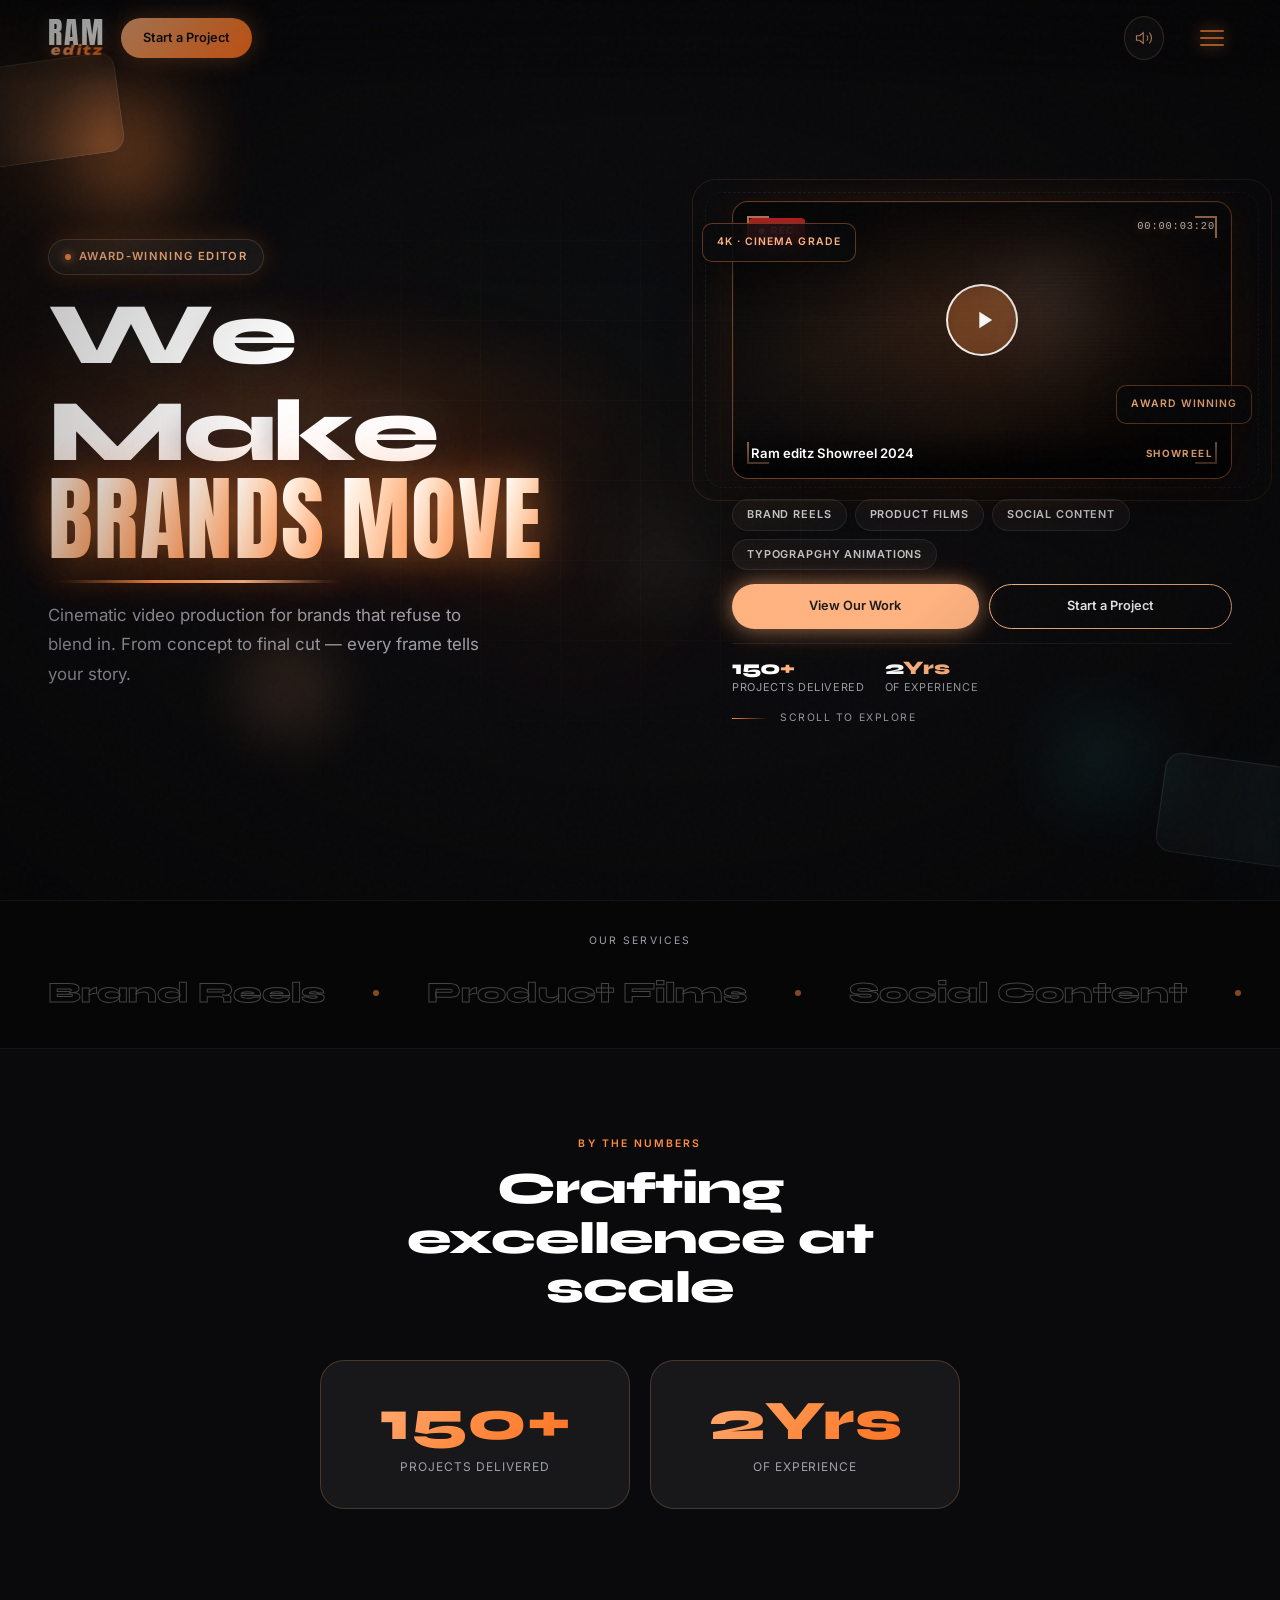
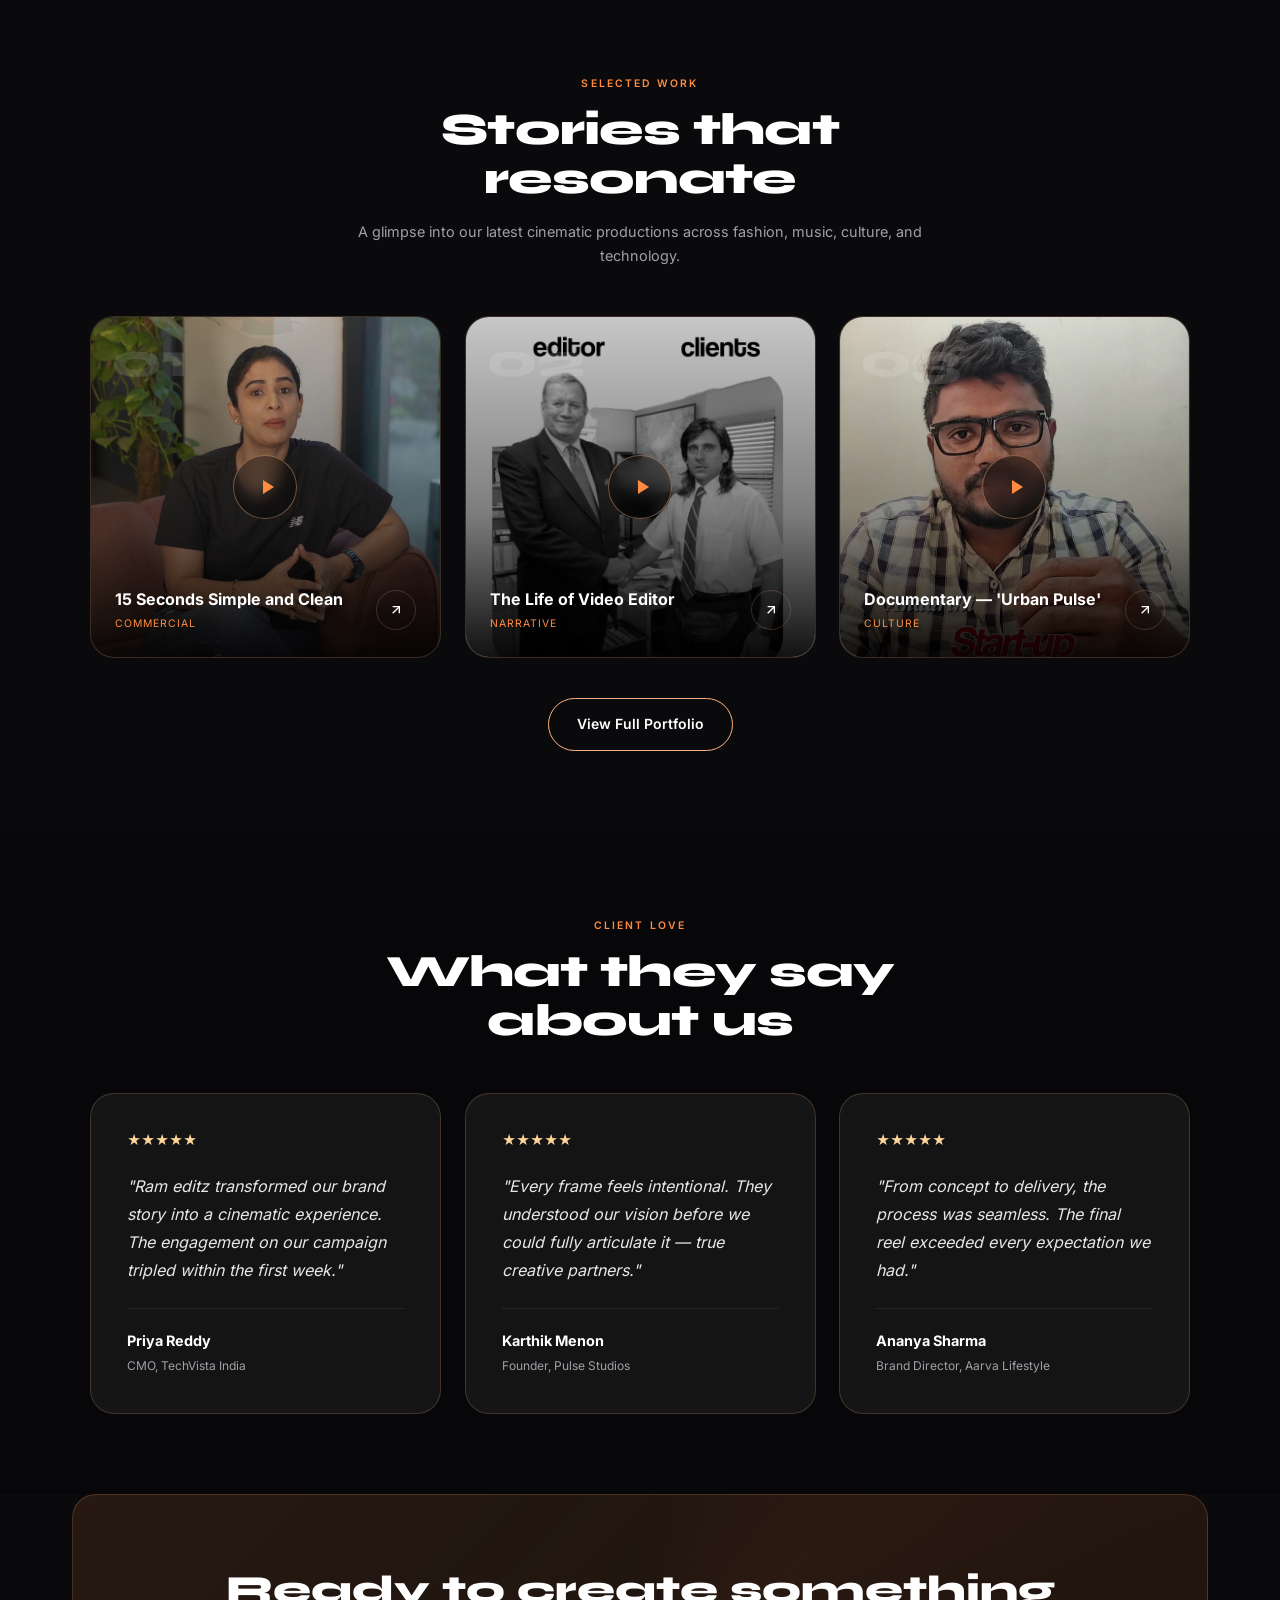
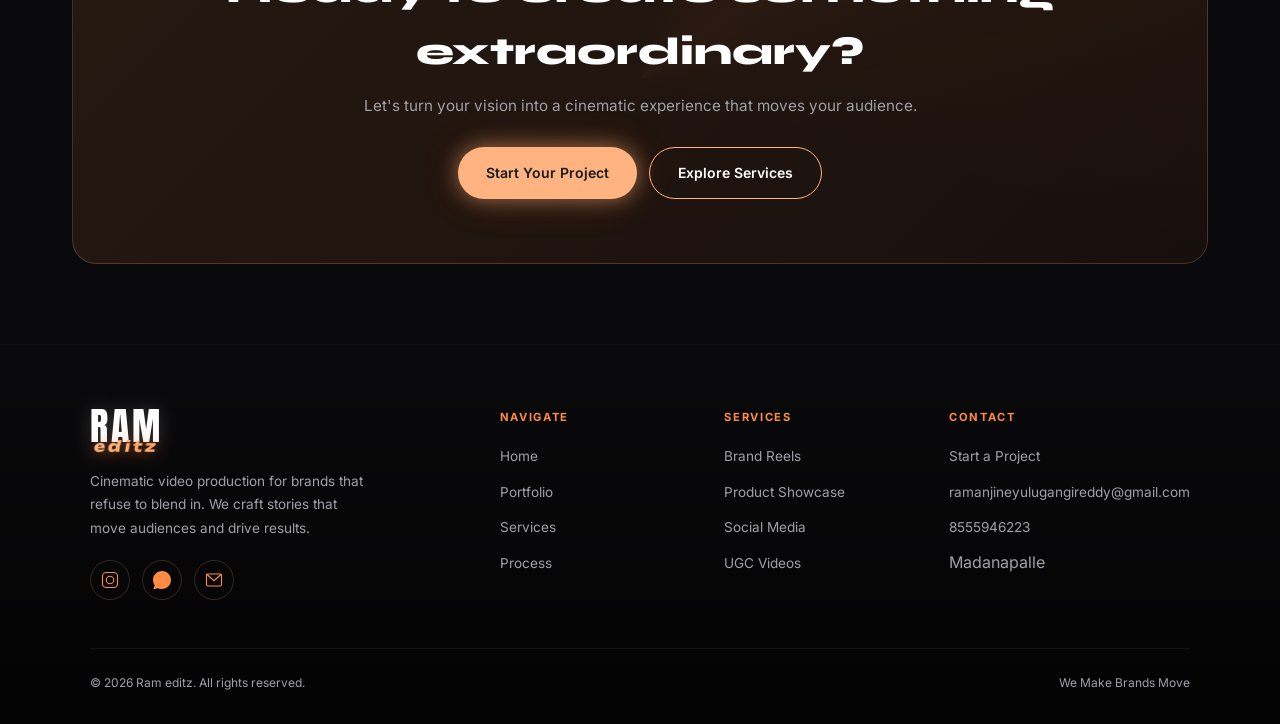
==== index.html @ 2b662569 "Initial commit" ====
<!DOCTYPE html>
<html lang="en">
<head>
  <meta charset="UTF-8">
  <meta name="viewport" content="width=device-width, initial-scale=1.0, viewport-fit=cover">
  <meta name="description" content="Ram editz — Cinematic video production. Brand reels, commercials, music videos, and social content that makes brands move.">
  <meta name="theme-color" content="#0a0a0c">
  <meta property="og:title" content="Ram editz — We Make Brands Move">
  <meta property="og:description" content="Cinematic video production for brands that demand attention.">
  <meta property="og:type" content="website">
  <link rel="icon" href="data:image/svg+xml,<svg xmlns='http://www.w3.org/2000/svg' viewBox='0 0 100 100'><text y='.9em' font-size='90'>🎬</text></svg>">
  <title>Ram editz — We Make Brands Move</title>
  <link rel="stylesheet" href="css/styles.css">
  <link rel="stylesheet" href="css/premium.css">
  <link rel="stylesheet" href="css/hero.css">
  <link rel="stylesheet" href="css/background-animations.css">
  <link rel="stylesheet" href="css/loader.css">
  <link rel="stylesheet" href="css/responsive.css">
</head>
  <body data-page="home" class="is-loading">

  <div class="grain-overlay" aria-hidden="true"></div>

  <div class="page-loader" id="pageLoader"></div>

  <div class="bg-effects" aria-hidden="true">
    <div class="bokeh bokeh-1"></div>
    <div class="bokeh bokeh-2"></div>
    <div class="bokeh bokeh-3"></div>
    <div class="bokeh bokeh-4"></div>
    <div class="bokeh bokeh-5"></div>
    <div class="glass-corner glass-corner-tl"></div>
    <div class="glass-corner glass-corner-br"></div>
  </div>

  <header class="header">
    <a href="index.html" class="logo">
      <span class="logo-line">Ram</span>
      <span class="logo-line">editz</span>
    </a>
    <a href="contact.html" class="header-cta">Start a Project</a>
    <button class="menu-btn" id="menuBtn" aria-label="Open menu" aria-expanded="false">
      <span></span><span></span><span></span>
    </button>
  </header>

  <nav class="nav-overlay" id="navOverlay" aria-hidden="true">
    <div class="nav-overlay-bg">
      <svg class="nav-reel-wireframe" viewBox="0 0 400 400" fill="none" xmlns="http://www.w3.org/2000/svg">
        <circle cx="200" cy="200" r="120" stroke="rgba(255,255,255,0.08)" stroke-width="2"/>
        <circle cx="200" cy="200" r="90" stroke="rgba(255,255,255,0.06)" stroke-width="1.5"/>
        <circle cx="200" cy="200" r="60" stroke="rgba(255,255,255,0.05)" stroke-width="1"/>
        <circle cx="200" cy="200" r="25" stroke="rgba(255,255,255,0.1)" stroke-width="1.5"/>
        <line x1="200" y1="80" x2="200" y2="320" stroke="rgba(255,255,255,0.04)" stroke-width="1"/>
        <line x1="80" y1="200" x2="320" y2="200" stroke="rgba(255,255,255,0.04)" stroke-width="1"/>
        <rect x="140" y="140" width="120" height="120" rx="8" stroke="rgba(255,255,255,0.06)" stroke-width="1" transform="rotate(45 200 200)"/>
        <path d="M200 80 Q280 120 320 200 Q280 280 200 320 Q120 280 80 200 Q120 120 200 80" stroke="rgba(255,140,66,0.15)" stroke-width="1" fill="none"/>
      </svg>
    </div>
    <button class="nav-close" id="navClose" aria-label="Close menu">&times;</button>
    <ul class="nav-links">
      <li><a href="index.html" class="nav-link" data-page="home">HOME</a></li>
      <li><a href="portfolio.html" class="nav-link" data-page="portfolio">PORTFOLIO</a></li>
      <li><a href="services.html" class="nav-link" data-page="services">SERVICES</a></li>
      <li><a href="process.html" class="nav-link" data-page="process">PROCESS</a></li>
      <li><a href="contact.html" class="nav-link" data-page="contact">CONTACT</a></li>
    </ul>
    <footer class="nav-footer"></footer>
  </nav>

  <main class="home-sections">

    <!-- HERO -->
    <section class="section section-home page-section">
      <div class="hero-premium">
        <div class="hero-inner">
          <div class="hero-head hero-content reveal">
            <div class="hero-badge"><span class="hero-badge-dot"></span> Award-Winning Editor</div>
            <h1 class="hero-title" aria-label="We Make Brands Move">
              <span class="hero-line hero-line-1">
                <span class="hero-word">We</span>
                <span class="hero-word">Make</span>
              </span>
              <span class="hero-line hero-line-2">
                <span class="hero-word hero-accent">Brands</span>
                <span class="hero-word hero-accent">Move</span>
              </span>
              <span class="hero-title-accent-line" aria-hidden="true"></span>
            </h1>
            <p class="hero-subtitle">Cinematic video production for brands that refuse to blend in. From concept to final cut — every frame tells your story.</p>
          </div>
          <div class="hero-aside">
            <div class="hero-visual reveal">
              <div class="hero-visual-glow" aria-hidden="true"></div>
              <div class="hero-frame-ring" aria-hidden="true"></div>
              <div id="heroReelMount"></div>
              <div class="hero-float-card hero-float-card-1" aria-hidden="true">4K · Cinema Grade</div>
              <div class="hero-float-card hero-float-card-2" aria-hidden="true">Award Winning</div>
            </div>
            <div class="hero-actions reveal">
              <div class="hero-tags" id="heroTagsMount"></div>
              <div class="hero-cta">
                <a href="portfolio.html" class="btn btn-primary">View Our Work</a>
                <a href="contact.html" class="btn btn-outline">Start a Project</a>
              </div>
              <div class="hero-mini-stats" id="heroStatsMount"></div>
              <div class="hero-scroll">
                <span class="hero-scroll-line"></span>
                Scroll to explore
              </div>
            </div>
          </div>
        </div>
      </div>
    </section>

    <!-- CLIENT MARQUEE -->
    <section class="marquee-section section-block" aria-label="Our services">
      <p class="marquee-label">Our Services</p>
      <div id="marqueeMount"></div>
    </section>

    <!-- STATS -->
    <section class="stats-section section-block">
      <div class="section-header reveal">
        <span class="section-label">By the numbers</span>
        <h2 class="section-title">Crafting excellence at scale</h2>
      </div>
      <div class="stats-grid" id="statsMount"></div>
    </section>

    <!-- FEATURED WORK -->
    <section class="featured-section section-block">
      <div class="section-header reveal">
        <span class="section-label">Selected work</span>
        <h2 class="section-title">Stories that resonate</h2>
        <p class="section-desc">A glimpse into our latest cinematic productions across fashion, music, culture, and technology.</p>
      </div>
      <div class="featured-grid" id="featuredMount"></div>
      <div style="text-align:center;margin-top:40px" class="reveal">
        <a href="portfolio.html" class="btn btn-outline">View Full Portfolio</a>
      </div>
    </section>

    <!-- TESTIMONIALS -->
    <section class="testimonials-section section-block">
      <div class="section-header reveal">
        <span class="section-label">Client love</span>
        <h2 class="section-title">What they say about us</h2>
      </div>
      <div class="testimonials-grid" id="testimonialsMount"></div>
    </section>

    <!-- CTA -->
    <section class="section-block">
      <div class="cta-band reveal">
        <div class="cta-band-content">
          <h2>Ready to create something extraordinary?</h2>
          <p>Let's turn your vision into a cinematic experience that moves your audience.</p>
          <div class="cta-band-actions">
            <a href="contact.html" class="btn btn-primary">Start Your Project</a>
            <a href="services.html" class="btn btn-outline">Explore Services</a>
          </div>
        </div>
      </div>
    </section>

  </main>

  <div id="footerMount"></div>

  <div class="video-modal" id="videoModal" aria-hidden="true" role="dialog" aria-label="Video player">
    <div class="video-modal-backdrop" id="videoModalBackdrop"></div>
    <div class="video-modal-content">
      <button class="video-modal-close" id="videoModalClose" aria-label="Close video">&times;</button>
      <h3 class="video-modal-title" id="videoModalTitle"></h3>
      <div class="video-modal-player" id="videoModalPlayer"></div>
    </div>
  </div>

  <script src="js/videos.js"></script>
  <script src="js/config.js"></script>
  <script src="js/loader.js"></script>
  <script src="js/video-manager.js"></script>
  <script src="js/feedback.js"></script>
  <script src="js/main.js"></script>
  <script src="js/premium.js"></script>
  <script src="js/background-effects.js"></script>
  <script src="js/movable-animations.js"></script>
</body>
</html>
---- css/styles.css ----
/* ============================================
   Ram editz — Portfolio Styles
   ============================================ */

@import url('fonts.css');

:root {
  --bg-dark: #0a0a0c;
  --bg-card: rgba(255, 255, 255, 0.04);
  --orange: #ff8c42;
  --orange-glow: #ff6b1a;
  --orange-light: #ffb380;
  --teal: #4dd0e1;
  --teal-glow: #26c6da;
  --white: #ffffff;
  --gray: #a0a0a8;
  --gray-dark: #1a1a1e;
  --glass-border: rgba(255, 255, 255, 0.12);
  --font-body: 'Inter', -apple-system, sans-serif;
  --font-display: 'Syne', 'Inter', sans-serif;
  --font-logo: 'Anton', sans-serif;
  --font-logo-accent: 'Unbounded', sans-serif;
  --radius-sm: 8px;
  --radius-md: 16px;
  --radius-lg: 24px;
  --radius-pill: 999px;
  --transition: 0.3s cubic-bezier(0.4, 0, 0.2, 1);
}

*, *::before, *::after {
  box-sizing: border-box;
  margin: 0;
  padding: 0;
}

html {
  scroll-behavior: smooth;
  scroll-padding-top: 80px;
}

body {
  font-family: var(--font-body);
  background: var(--bg-dark);
  color: var(--white);
  line-height: 1.6;
  overflow-x: hidden;
  -webkit-font-smoothing: antialiased;
}

a {
  color: inherit;
  text-decoration: none;
}

button {
  font-family: inherit;
  cursor: pointer;
  border: none;
  background: none;
  color: inherit;
}

img, svg {
  display: block;
  max-width: 100%;
}

/* ---- Background Effects ---- */
.bg-effects {
  position: fixed;
  inset: 0;
  pointer-events: none;
  z-index: 0;
  overflow: hidden;
}

.bokeh {
  position: absolute;
  border-radius: 50%;
  filter: blur(40px);
  opacity: 0.5;
  transition: opacity 0.3s ease;
}

.bokeh-1 { width: 120px; height: 120px; background: var(--orange); top: 10%; left: 5%; animation-delay: 0s; }
.bokeh-2 { width: 80px; height: 80px; background: var(--white); top: 30%; right: 15%; animation-delay: -2s; opacity: 0.2; }
.bokeh-3 { width: 60px; height: 60px; background: var(--orange-light); bottom: 20%; left: 20%; animation-delay: -4s; }
.bokeh-4 { width: 100px; height: 100px; background: var(--teal); bottom: 10%; right: 10%; animation-delay: -1s; opacity: 0.15; }
.bokeh-5 { width: 50px; height: 50px; background: var(--white); top: 60%; left: 50%; animation-delay: -3s; opacity: 0.15; }

@keyframes float {
  0%, 100% { transform: translate(0, 0) scale(1); }
  33% { transform: translate(10px, -15px) scale(1.05); }
  66% { transform: translate(-8px, 10px) scale(0.95); }
}

.glass-corner {
  position: absolute;
  width: 140px;
  height: 100px;
  background: rgba(255, 255, 255, 0.03);
  backdrop-filter: blur(12px);
  -webkit-backdrop-filter: blur(12px);
  border: 1px solid var(--glass-border);
  border-radius: var(--radius-md);
}

.glass-corner-tl { top: 60px; left: -20px; transform: rotate(-8deg); }
.glass-corner-br { bottom: 40px; right: -20px; transform: rotate(8deg); }

/* ---- Header ---- */
.header {
  position: fixed;
  top: 0;
  left: 0;
  right: 0;
  z-index: 100;
  display: flex;
  align-items: center;
  justify-content: space-between;
  gap: 16px;
  padding: 20px 24px;
  background: linear-gradient(to bottom, rgba(10, 10, 12, 0.9) 0%, transparent 100%);
}

.header .menu-btn {
  margin-left: auto;
}

.logo {
  display: flex;
  flex-direction: column;
  line-height: 0.92;
  gap: 0;
}

.logo-line:first-child {
  font-family: var(--font-logo);
  font-size: 1.9rem;
  font-weight: 400;
  letter-spacing: 0.06em;
  text-transform: uppercase;
  color: var(--white);
  text-shadow:
    0 0 18px rgba(255, 255, 255, 0.2),
    0 2px 14px rgba(0, 0, 0, 0.45);
}

.logo-line:last-child {
  font-family: var(--font-logo-accent);
  font-size: 0.82rem;
  font-weight: 800;
  letter-spacing: 0.18em;
  text-transform: lowercase;
  margin-top: -3px;
  margin-left: 3px;
  transform: skewX(-10deg);
  background: linear-gradient(100deg, var(--orange-light) 0%, var(--orange) 45%, var(--orange-glow) 100%);
  -webkit-background-clip: text;
  background-clip: text;
  -webkit-text-fill-color: transparent;
  filter: drop-shadow(0 0 8px rgba(255, 107, 26, 0.65));
}

.menu-btn {
  display: flex;
  flex-direction: column;
  gap: 5px;
  padding: 8px;
  filter: drop-shadow(0 0 8px var(--orange));
}

.menu-btn span {
  display: block;
  width: 24px;
  height: 2px;
  background: var(--orange);
  border-radius: 2px;
  transition: var(--transition);
}

.menu-btn:hover span {
  box-shadow: 0 0 10px var(--orange);
}

/* ---- Nav Overlay ---- */
.nav-overlay {
  position: fixed;
  inset: 0;
  z-index: 200;
  background: rgba(5, 5, 8, 0.97);
  display: flex;
  flex-direction: column;
  justify-content: center;
  padding: 80px 32px 40px;
  opacity: 0;
  visibility: hidden;
  transition: opacity 0.4s ease, visibility 0.4s ease;
}

.nav-overlay.open {
  opacity: 1;
  visibility: visible;
}

.nav-overlay-bg {
  position: absolute;
  inset: 0;
  overflow: hidden;
  pointer-events: none;
}

.nav-reel-wireframe {
  position: absolute;
  right: -10%;
  top: 50%;
  transform: translateY(-50%);
  width: 70vmin;
  height: 70vmin;
  opacity: 0.6;
}

.nav-close {
  position: absolute;
  top: 24px;
  right: 24px;
  font-size: 2.5rem;
  font-weight: 300;
  color: var(--orange);
  line-height: 1;
  filter: drop-shadow(0 0 12px var(--orange));
  transition: var(--transition);
  z-index: 10;
}

.nav-close:hover {
  transform: scale(1.1);
  filter: drop-shadow(0 0 20px var(--orange));
}

.nav-links {
  list-style: none;
  position: relative;
  z-index: 5;
}

.nav-links li { margin-bottom: 4px; }

.nav-link {
  font-family: var(--font-display);
  font-size: clamp(2rem, 8vw, 3.5rem);
  font-weight: 800;
  letter-spacing: -0.02em;
  text-transform: uppercase;
  color: var(--white);
  display: inline-block;
  position: relative;
  padding-left: 4px;
  transition:
    color 0.35s ease,
    transform 0.4s cubic-bezier(0.22, 1, 0.36, 1),
    text-shadow 0.35s ease,
    opacity 0.35s ease;
}

.nav-link.active {
  color: var(--orange);
  text-shadow:
    0 0 20px rgba(255, 140, 66, 0.8),
    0 0 40px rgba(255, 140, 66, 0.4),
    0 0 60px rgba(255, 140, 66, 0.2);
}

.nav-footer {
  position: absolute;
  bottom: 40px;
  right: 32px;
  left: auto;
  max-width: min(420px, calc(100% - 64px));
  font-size: 0.75rem;
  color: var(--gray);
  line-height: 1.8;
  text-align: right;
  z-index: 5;
}

.nav-footer strong {
  color: var(--white);
  font-weight: 600;
  margin-right: 6px;
}

/* ---- Sections ---- */
main {
  position: relative;
  z-index: 1;
}

.section {
  min-height: 100vh;
  padding: 100px 24px 60px;
}

.page-section {
  min-height: calc(100vh - 80px);
}

/* ---- HOME / Hero ---- */
.section-home {
  display: flex;
  align-items: center;
  min-height: 100vh;
  padding-top: 80px;
}

.hero-cta {
  display: flex;
  flex-wrap: wrap;
  gap: 12px;
  margin-top: 32px;
}

.btn {
  display: inline-flex;
  align-items: center;
  justify-content: center;
  padding: 14px 28px;
  border-radius: var(--radius-pill);
  font-size: 0.875rem;
  font-weight: 600;
  transition: var(--transition);
  white-space: nowrap;
}

.btn-primary {
  background: var(--orange-light);
  color: #1a1a1a;
  box-shadow:
    0 0 20px rgba(255, 179, 128, 0.5),
    0 0 40px rgba(255, 140, 66, 0.2);
}

.btn-primary:hover {
  transform: translateY(-2px);
  box-shadow:
    0 0 30px rgba(255, 179, 128, 0.7),
    0 0 60px rgba(255, 140, 66, 0.3);
}

.btn-outline {
  background: transparent;
  color: var(--white);
  border: 1.5px solid var(--orange-light);
}

.btn-outline:hover {
  background: rgba(255, 179, 128, 0.1);
  box-shadow: 0 0 20px rgba(255, 179, 128, 0.2);
}

/* ---- PORTFOLIO ---- */
.section-portfolio {
  background: rgba(0, 0, 0, 0.3);
  padding-top: 0;
  min-height: auto;
}

.section-services,
.section-process,
.section-contact {
  padding-top: 0;
  min-height: auto;
}

.portfolio-container {
  max-width: 900px;
  margin: 0 auto;
  background: rgba(20, 20, 24, 0.6);
  border: 1px solid rgba(255, 255, 255, 0.08);
  border-radius: var(--radius-lg);
  padding: 24px;
  backdrop-filter: blur(10px);
}

.video-thumb.is-pending {
  cursor: default;
  opacity: 0.85;
}

.video-thumb.is-pending:hover {
  transform: none;
  box-shadow: 0 4px 20px rgba(255, 140, 66, 0.12);
}

.video-thumb.is-pending .play-btn {
  opacity: 0.35;
}

.video-thumb-img {
  position: absolute;
  inset: 0;
  width: 100%;
  height: 100%;
  object-fit: cover;
}

.video-thumb-bg-video {
  position: absolute;
  inset: 0;
  width: 100%;
  height: 100%;
  object-fit: cover;
  z-index: 0;
  pointer-events: none;
  background: #000;
}

.video-thumb-overlay {
  position: absolute;
  inset: 0;
  z-index: 1;
  background: linear-gradient(to top, rgba(0, 0, 0, 0.6), rgba(0, 0, 0, 0.15));
  transition: var(--transition);
  pointer-events: none;
}

.video-thumb.has-thumbnail .play-btn,
.video-thumb.has-thumbnail .video-placeholder {
  position: relative;
  z-index: 2;
}

.video-thumb.has-thumbnail:hover .video-thumb-overlay {
  background: rgba(0, 0, 0, 0.35);
}

.video-empty,
.featured-empty {
  grid-column: 1 / -1;
  text-align: center;
  padding: 48px 24px;
  border: 1px dashed rgba(255, 255, 255, 0.15);
  border-radius: var(--radius-sm);
  color: var(--gray);
}

.video-empty p,
.featured-empty {
  font-weight: 600;
  margin-bottom: 8px;
}

.video-empty code,
.featured-empty code {
  color: var(--orange);
  font-size: 0.85em;
}

.play-btn {
  width: 48px;
  height: 48px;
  border-radius: 50%;
  background: transparent;
  border: none;
  color: var(--orange);
  filter: drop-shadow(0 0 10px var(--orange));
  transition: var(--transition);
  display: flex;
  align-items: center;
  justify-content: center;
}

.play-btn svg {
  width: 24px;
  height: 24px;
  margin-left: 3px;
}

.play-btn:hover {
  transform: scale(1.15);
  filter: drop-shadow(0 0 20px var(--orange));
}

.video-grid {
  display: grid;
  grid-template-columns: repeat(2, 1fr);
  gap: 20px 16px;
}

.video-card h3 {
  font-size: 0.8rem;
  font-weight: 700;
  margin-top: 10px;
  letter-spacing: -0.01em;
}

.video-category {
  font-size: 0.65rem;
  color: var(--gray);
  letter-spacing: 0.08em;
  margin-top: 2px;
}

.video-thumb {
  aspect-ratio: 16 / 10;
  border: 2px dashed var(--orange);
  border-radius: var(--radius-sm);
  background: rgba(0, 0, 0, 0.5);
  display: flex;
  flex-direction: column;
  align-items: center;
  justify-content: center;
  gap: 8px;
  box-shadow: 0 4px 20px rgba(255, 140, 66, 0.12);
  cursor: pointer;
  transition: var(--transition);
  position: relative;
  overflow: hidden;
}

.video-thumb:hover {
  box-shadow: 0 4px 30px rgba(255, 140, 66, 0.3);
  transform: translateY(-2px);
}

.video-thumb .play-btn {
  width: 32px;
  height: 32px;
}

.video-thumb .play-btn svg {
  width: 16px;
  height: 16px;
}

.video-placeholder {
  font-size: 0.55rem;
  font-weight: 600;
  letter-spacing: 0.06em;
  color: var(--gray);
}

/* ---- SERVICES ---- */
.section-services {
  padding-bottom: 80px;
}

.services-list {
  max-width: 700px;
  margin: 0 auto;
  display: flex;
  flex-direction: column;
  gap: 20px;
}

.service-card {
  display: grid;
  grid-template-columns: 1fr auto;
  gap: 16px;
  align-items: center;
  padding: 24px;
  background: var(--bg-card);
  backdrop-filter: blur(16px);
  -webkit-backdrop-filter: blur(16px);
  border: 1px solid var(--glass-border);
  border-radius: var(--radius-lg);
  transition: var(--transition);
}

.service-card:hover {
  border-color: rgba(255, 140, 66, 0.3);
  box-shadow: 0 8px 32px rgba(0, 0, 0, 0.3);
}

.service-card-reverse {
  grid-template-columns: auto 1fr;
}

.service-card-reverse .service-content { order: 2; }
.service-card-reverse .service-icon { order: 1; }

.service-title {
  font-family: var(--font-display);
  font-size: 1.25rem;
  font-weight: 800;
  margin-bottom: 8px;
}

.service-title-orange {
  background: linear-gradient(135deg, var(--orange) 0%, var(--orange-light) 100%);
  -webkit-background-clip: text;
  -webkit-text-fill-color: transparent;
  background-clip: text;
}

.service-title-teal {
  background: linear-gradient(135deg, var(--teal) 0%, #80deea 100%);
  -webkit-background-clip: text;
  -webkit-text-fill-color: transparent;
  background-clip: text;
}

.service-desc {
  font-size: 0.75rem;
  color: var(--gray);
  line-height: 1.5;
  margin-bottom: 16px;
}

.btn-service {
  padding: 10px 20px;
  font-size: 0.75rem;
  background: var(--orange);
  color: var(--white);
  border-radius: var(--radius-pill);
  box-shadow: 0 0 15px rgba(255, 140, 66, 0.4);
}

.btn-service:hover {
  box-shadow: 0 0 25px rgba(255, 140, 66, 0.6);
  transform: translateY(-1px);
}

.btn-service-outline {
  background: transparent;
  border: 1.5px solid var(--orange);
  color: var(--white);
}

/* Service Icons (CSS 3D approximations) */
.service-icon {
  width: 100px;
  height: 100px;
  position: relative;
  flex-shrink: 0;
}

.service-icon-camera .camera-body {
  width: 70px;
  height: 50px;
  background: linear-gradient(145deg, #888, #555);
  border-radius: 8px;
  position: absolute;
  top: 25px;
  left: 15px;
  box-shadow: 0 4px 12px rgba(0, 0, 0, 0.4);
}

.service-icon-camera .camera-lens {
  width: 36px;
  height: 36px;
  border-radius: 50%;
  background: radial-gradient(circle, #333 30%, var(--teal) 50%, #222 70%);
  position: absolute;
  top: 10px;
  left: 32px;
  box-shadow: 0 0 12px rgba(77, 208, 225, 0.5), inset 0 0 8px rgba(0, 0, 0, 0.5);
  border: 3px solid #666;
}

.service-icon-camera .camera-flash {
  width: 10px;
  height: 10px;
  background: var(--orange);
  border-radius: 2px;
  position: absolute;
  top: 30px;
  right: 20px;
  box-shadow: 0 0 8px var(--orange);
}

.service-icon-product .product-cube {
  width: 40px;
  height: 40px;
  background: linear-gradient(135deg, rgba(255, 255, 255, 0.3), rgba(77, 208, 225, 0.4));
  border: 1px solid rgba(255, 255, 255, 0.3);
  border-radius: 6px;
  position: absolute;
  top: 10px;
  left: 30px;
  box-shadow: 0 0 20px rgba(77, 208, 225, 0.3);
  transform: rotate(15deg);
}

.service-icon-product .product-platform {
  width: 80px;
  height: 20px;
  background: radial-gradient(ellipse, rgba(255, 140, 66, 0.4) 0%, transparent 70%);
  border-radius: 50%;
  position: absolute;
  bottom: 15px;
  left: 10px;
  box-shadow: 0 0 30px rgba(255, 140, 66, 0.2);
}

.service-icon-product .product-platform::before,
.service-icon-product .product-platform::after {
  content: '';
  position: absolute;
  border-radius: 50%;
  border: 1px solid rgba(255, 140, 66, 0.3);
}

.service-icon-product .product-platform::before {
  width: 60px;
  height: 12px;
  top: -8px;
  left: 10px;
}

.service-icon-product .product-platform::after {
  width: 40px;
  height: 8px;
  top: -16px;
  left: 20px;
}

.service-icon-phone .phone-body {
  width: 50px;
  height: 80px;
  background: linear-gradient(145deg, #444, #222);
  border-radius: 10px;
  position: absolute;
  top: 10px;
  left: 25px;
  border: 2px solid #555;
  transform: rotate(-10deg);
  box-shadow: 0 4px 16px rgba(0, 0, 0, 0.4);
}

.service-icon-phone .phone-screen {
  width: 38px;
  height: 60px;
  background: linear-gradient(180deg, #1a1a2e, #16213e);
  border-radius: 4px;
  margin: 8px auto;
  position: relative;
}

.service-icon-phone .phone-screen::before {
  content: '';
  position: absolute;
  inset: 8px;
  border: 1px dashed rgba(255, 255, 255, 0.15);
  border-radius: 2px;
}

.social-float {
  position: absolute;
  width: 22px;
  height: 22px;
  border-radius: 6px;
  background: rgba(255, 255, 255, 0.1);
  backdrop-filter: blur(4px);
  border: 1px solid rgba(255, 255, 255, 0.15);
  font-size: 0.5rem;
  font-weight: 700;
  display: flex;
  align-items: center;
  justify-content: center;
  color: var(--white);
}

.social-fb { top: 5px; right: 5px; }
.social-ig { top: 30px; right: -5px; color: var(--orange); }
.social-tt { bottom: 20px; right: 0; }

.service-icon-ugc .speech-bubble {
  width: 70px;
  height: 55px;
  background: rgba(255, 255, 255, 0.08);
  backdrop-filter: blur(8px);
  border: 1px solid rgba(255, 255, 255, 0.2);
  border-radius: 16px 16px 16px 4px;
  position: absolute;
  top: 20px;
  left: 15px;
  display: flex;
  align-items: center;
  justify-content: center;
  box-shadow: 0 4px 20px rgba(77, 208, 225, 0.15);
}

.service-icon-ugc .user-icon {
  width: 24px;
  height: 24px;
  border-radius: 50%;
  background: var(--teal);
  position: relative;
  box-shadow: 0 0 12px rgba(77, 208, 225, 0.5);
}

.service-icon-ugc .user-icon::before {
  content: '';
  width: 10px;
  height: 10px;
  border-radius: 50%;
  background: rgba(255, 255, 255, 0.8);
  position: absolute;
  top: 3px;
  left: 50%;
  transform: translateX(-50%);
}

.service-icon-ugc .user-icon::after {
  content: '';
  width: 18px;
  height: 10px;
  border-radius: 10px 10px 0 0;
  background: rgba(255, 255, 255, 0.6);
  position: absolute;
  bottom: 0;
  left: 50%;
  transform: translateX(-50%);
}

/* ---- PROCESS ---- */
.section-process {
  background: rgba(0, 0, 0, 0.2);
}

.process-container {
  max-width: 900px;
  margin: 0 auto;
}

.process-steps {
  display: grid;
  grid-template-columns: 1fr;
  gap: 24px;
}

.process-step {
  padding: 28px;
  background: var(--bg-card);
  border: 1px solid var(--glass-border);
  border-radius: var(--radius-lg);
  backdrop-filter: blur(12px);
  transition: var(--transition);
}

.process-step:hover {
  border-color: rgba(255, 140, 66, 0.3);
  transform: translateX(4px);
}

.process-num {
  font-family: var(--font-display);
  font-size: 2rem;
  font-weight: 800;
  color: var(--orange);
  opacity: 0.6;
  display: block;
  margin-bottom: 8px;
}

.process-step h3 {
  font-size: 1.1rem;
  font-weight: 700;
  margin-bottom: 8px;
}

.process-step p {
  font-size: 0.85rem;
  color: var(--gray);
  line-height: 1.6;
}

/* ---- CONTACT ---- */
.section-contact {
  position: relative;
  overflow: hidden;
}

.contact-bg-visual {
  position: absolute;
  inset: 0;
  display: flex;
  align-items: center;
  justify-content: center;
  pointer-events: none;
  opacity: 0.4;
}

.pyramid {
  position: relative;
  width: 300px;
  height: 260px;
}

.pyramid-face {
  width: 0;
  height: 0;
  border-left: 150px solid transparent;
  border-right: 150px solid transparent;
  border-bottom: 260px solid rgba(255, 255, 255, 0.06);
  filter: drop-shadow(0 0 30px rgba(255, 140, 66, 0.2));
}

.pyramid-logo {
  position: absolute;
  top: 50%;
  left: 50%;
  transform: translate(-50%, -30%);
  font-family: var(--font-display);
  font-size: 4rem;
  font-weight: 800;
  color: var(--orange);
  text-shadow: 0 0 40px rgba(255, 140, 66, 0.8);
}

.contact-container {
  max-width: 520px;
  margin: 0 auto;
  position: relative;
  z-index: 2;
}

.contact-header {
  text-align: center;
  margin-bottom: 36px;
}

.contact-header h2 {
  font-size: clamp(1.4rem, 4vw, 1.8rem);
  font-weight: 700;
  margin-bottom: 8px;
}

.contact-header p {
  font-size: 0.85rem;
  color: var(--gray);
}

.contact-form {
  display: flex;
  flex-direction: column;
  gap: 20px;
}

.form-group label {
  display: block;
  font-size: 0.8rem;
  font-weight: 500;
  margin-bottom: 8px;
  color: var(--gray);
}

.form-group input[type="text"],
.form-group textarea,
.form-group select {
  width: 100%;
  padding: 14px 16px;
  background: rgba(255, 255, 255, 0.05);
  border: 1px solid rgba(255, 140, 66, 0.3);
  border-radius: var(--radius-md);
  color: var(--white);
  font-family: inherit;
  font-size: 0.875rem;
  transition: var(--transition);
  backdrop-filter: blur(8px);
}

.form-group input:focus,
.form-group textarea:focus,
.form-group select:focus {
  outline: none;
  border-color: var(--orange);
  box-shadow: 0 0 20px rgba(255, 140, 66, 0.2);
}

.form-group input::placeholder,
.form-group textarea::placeholder {
  color: rgba(255, 255, 255, 0.3);
}

.form-group textarea {
  resize: vertical;
  min-height: 100px;
}

.select-wrapper {
  position: relative;
}

.select-wrapper select {
  appearance: none;
  cursor: pointer;
}

.select-wrapper select option {
  background: var(--bg-dark);
  color: var(--white);
}

.select-chevron {
  position: absolute;
  right: 14px;
  top: 50%;
  transform: translateY(-50%);
  width: 18px;
  height: 18px;
  color: var(--gray);
  pointer-events: none;
}

.form-group input[type="range"] {
  -webkit-appearance: none;
  appearance: none;
  width: 100%;
  height: 6px;
  background: rgba(255, 255, 255, 0.1);
  border-radius: 3px;
  border: none;
  padding: 0;
  cursor: pointer;
}

.form-group input[type="range"]::-webkit-slider-thumb {
  -webkit-appearance: none;
  width: 22px;
  height: 22px;
  border-radius: 50%;
  background: var(--orange);
  box-shadow: 0 0 15px rgba(255, 140, 66, 0.6);
  cursor: pointer;
}

.form-group input[type="range"]::-moz-range-thumb {
  width: 22px;
  height: 22px;
  border-radius: 50%;
  background: var(--orange);
  box-shadow: 0 0 15px rgba(255, 140, 66, 0.6);
  border: none;
  cursor: pointer;
}

.budget-labels {
  display: flex;
  justify-content: space-between;
  margin-top: 8px;
  font-size: 0.7rem;
  color: var(--gray);
}

.budget-input-row {
  display: flex;
  align-items: center;
  justify-content: space-between;
  gap: 16px;
  margin-top: 12px;
}

.budget-amount-field {
  display: flex;
  align-items: center;
  gap: 6px;
  padding: 8px 12px;
  border: 1px solid rgba(255, 140, 66, 0.35);
  border-radius: var(--radius-sm);
  background: rgba(255, 255, 255, 0.03);
  min-width: 140px;
}

.budget-currency {
  color: var(--orange-light);
  font-weight: 600;
  font-size: 0.85rem;
}

.budget-amount-field input[type="number"] {
  width: 100%;
  border: none;
  background: transparent;
  color: var(--white);
  font-size: 0.9rem;
  font-weight: 600;
  padding: 0;
  outline: none;
  -moz-appearance: textfield;
}

.budget-amount-field input[type="number"]::-webkit-outer-spin-button,
.budget-amount-field input[type="number"]::-webkit-inner-spin-button {
  -webkit-appearance: none;
  margin: 0;
}

.btn-submit {
  width: 100%;
  padding: 18px;
  font-size: 0.9rem;
  font-weight: 700;
  letter-spacing: 0.1em;
  background: transparent;
  color: var(--white);
  border: 2px solid var(--orange);
  border-radius: var(--radius-md);
  box-shadow:
    0 0 20px rgba(255, 140, 66, 0.3),
    inset 0 0 20px rgba(255, 140, 66, 0.05);
  transition: var(--transition);
  margin-top: 8px;
}

.btn-submit:hover {
  background: rgba(255, 140, 66, 0.1);
  box-shadow:
    0 0 30px rgba(255, 140, 66, 0.5),
    inset 0 0 30px rgba(255, 140, 66, 0.1);
  transform: translateY(-2px);
}

.contact-socials {
  display: flex;
  justify-content: center;
  gap: 32px;
  margin-top: 40px;
}

.contact-socials a {
  color: var(--orange);
  filter: drop-shadow(0 0 8px rgba(255, 140, 66, 0.5));
  transition: var(--transition);
}

.contact-socials a svg {
  width: 28px;
  height: 28px;
}

.contact-socials a:hover {
  transform: scale(1.15);
  filter: drop-shadow(0 0 16px rgba(255, 140, 66, 0.8));
}

/* ---- Responsive ---- */
@media (min-width: 768px) {
  .header { padding: 24px 48px; }

  .section { padding: 120px 48px 80px; }

  .service-card {
    padding: 32px;
    gap: 32px;
  }

  .service-icon { width: 120px; height: 120px; }

  .process-steps {
    grid-template-columns: repeat(2, 1fr);
  }

  .portfolio-container { padding: 32px; }
}

@media (min-width: 1024px) {
  .process-steps {
    grid-template-columns: repeat(4, 1fr);
  }

  .process-step:hover { transform: translateY(-4px); }
}

@media (max-width: 767px) {
  .service-card,
  .service-card-reverse {
    grid-template-columns: 1fr;
    text-align: center;
  }

  .service-card-reverse .service-content,
  .service-card-reverse .service-icon {
    order: unset;
  }

  .service-icon {
    margin: 0 auto;
  }

  .hero-content { text-align: center; }
  .hero-cta { justify-content: center; }
}

@media (max-width: 400px) {
  .video-grid { grid-template-columns: 1fr; }
}

/* ---- Header scrolled ---- */
.header-scrolled {
  background: rgba(10, 10, 12, 0.85) !important;
  backdrop-filter: blur(12px);
  -webkit-backdrop-filter: blur(12px);
  border-bottom: 1px solid rgba(255, 255, 255, 0.06);
}

/* ---- Scroll reveal ---- */
.reveal {
  opacity: 0;
  transform: translateY(28px);
  transition: opacity 0.7s ease, transform 0.7s ease;
}

.reveal.revealed {
  opacity: 1;
  transform: translateY(0);
}

.service-card.reveal:nth-child(2) { transition-delay: 0.1s; }
.service-card.reveal:nth-child(3) { transition-delay: 0.15s; }
.service-card.reveal:nth-child(4) { transition-delay: 0.2s; }

.video-card.reveal:nth-child(2) { transition-delay: 0.05s; }
.video-card.reveal:nth-child(3) { transition-delay: 0.1s; }
.video-card.reveal:nth-child(4) { transition-delay: 0.15s; }
.video-card.reveal:nth-child(5) { transition-delay: 0.2s; }
.video-card.reveal:nth-child(6) { transition-delay: 0.25s; }

.process-step.reveal:nth-child(2) { transition-delay: 0.08s; }
.process-step.reveal:nth-child(3) { transition-delay: 0.16s; }
.process-step.reveal:nth-child(4) { transition-delay: 0.24s; }

/* ---- Video Modal ---- */
.video-modal {
  position: fixed;
  inset: 0;
  z-index: 300;
  display: flex;
  align-items: center;
  justify-content: center;
  padding: 24px;
  opacity: 0;
  visibility: hidden;
  transition: opacity 0.35s ease, visibility 0.35s ease;
}

.video-modal.open {
  opacity: 1;
  visibility: visible;
}

.video-modal-backdrop {
  position: absolute;
  inset: 0;
  background: rgba(0, 0, 0, 0.92);
  backdrop-filter: blur(8px);
}

.video-modal-content {
  position: relative;
  width: 100%;
  max-width: 900px;
  z-index: 1;
  animation: modalIn 0.4s ease;
}

@keyframes modalIn {
  from { transform: scale(0.92); opacity: 0; }
  to { transform: scale(1); opacity: 1; }
}

.video-modal-close {
  position: absolute;
  top: -48px;
  right: 0;
  font-size: 2rem;
  color: var(--orange);
  filter: drop-shadow(0 0 10px var(--orange));
  transition: var(--transition);
  z-index: 2;
}

.video-modal-close:hover {
  transform: scale(1.1);
}

.video-modal-title {
  font-size: 1rem;
  font-weight: 600;
  margin-bottom: 12px;
  color: var(--gray);
}

.video-modal-player {
  aspect-ratio: 16 / 9;
  background: #000;
  border-radius: var(--radius-md);
  overflow: hidden;
  border: 1px solid rgba(255, 140, 66, 0.3);
  box-shadow: 0 0 40px rgba(255, 140, 66, 0.15);
}

.video-modal-player iframe,
.video-modal-player video {
  width: 100%;
  height: 100%;
  border: none;
  display: block;
}

/* ---- Budget selected ---- */
.budget-selected {
  font-size: 0.75rem;
  color: var(--orange-light);
  margin-top: 6px;
  font-weight: 500;
}
---- css/premium.css ----
/* ============================================
   Ram editz — Premium Layer
   ============================================ */

:root {
  --gold: #ffd699;
  --premium-gradient: linear-gradient(135deg, #ffb380 0%, #ff8c42 50%, #ff6b1a 100%);
  --premium-glass: rgba(255, 255, 255, 0.06);
  --premium-border: rgba(255, 179, 128, 0.2);
  --shadow-premium: 0 24px 80px rgba(0, 0, 0, 0.5), 0 0 60px rgba(255, 140, 66, 0.08);
  --ease-premium: cubic-bezier(0.16, 1, 0.3, 1);
}

/* Grain & vignette */
.grain-overlay {
  position: fixed;
  inset: 0;
  pointer-events: none;
  z-index: 9990;
  opacity: 0.035;
  background-image: url("data:image/svg+xml,%3Csvg viewBox='0 0 256 256' xmlns='http://www.w3.org/2000/svg'%3E%3Cfilter id='n'%3E%3CfeTurbulence type='fractalNoise' baseFrequency='0.85' numOctaves='4' stitchTiles='stitch'/%3E%3C/filter%3E%3Crect width='100%25' height='100%25' filter='url(%23n)'/%3E%3C/svg%3E");
}

body::after {
  content: '';
  position: fixed;
  inset: 0;
  pointer-events: none;
  z-index: 9989;
  background: radial-gradient(ellipse at center, transparent 40%, rgba(0, 0, 0, 0.45) 100%);
}

/* Film strip cursor */
@media (hover: hover) and (pointer: fine) {
  body.cursor-ready {
    cursor: none;
  }

  body.cursor-ready a,
  body.cursor-ready button,
  body.cursor-ready [role="button"],
  body.cursor-ready input,
  body.cursor-ready textarea,
  body.cursor-ready select,
  body.cursor-ready label {
    cursor: none;
  }

  .cursor-film {
    position: fixed;
    top: 0;
    left: 0;
    pointer-events: none;
    z-index: 10001;
    opacity: 0;
    transition: opacity 0.25s ease;
    will-change: transform;
    filter: drop-shadow(0 0 10px rgba(255, 140, 66, 0.4));
    --film-speed: 1;
    --film-wobble: 0deg;
  }

  .cursor-film.is-visible {
    opacity: 1;
  }

  .cursor-film-glow {
    position: absolute;
    left: 50%;
    top: 50%;
    width: 90px;
    height: 90px;
    transform: translate(-50%, -50%);
    border-radius: 50%;
    background: radial-gradient(circle, rgba(255, 140, 66, 0.22) 0%, transparent 70%);
    animation: filmGlowPulse 2.2s ease-in-out infinite;
    z-index: -2;
  }

  .cursor-film-trail {
    position: absolute;
    left: 50%;
    top: 50%;
    width: 38px;
    height: 52px;
    margin: -26px 0 0 -19px;
    border-radius: 3px;
    border: 1px solid rgba(255, 140, 66, 0.12);
    background: rgba(255, 140, 66, 0.04);
    z-index: -1;
    opacity: 0;
    transition: opacity 0.3s ease;
  }

  .cursor-film-trail-1 { opacity: 0.18; }
  .cursor-film-trail-2 { opacity: 0.08; width: 34px; height: 46px; margin: -23px 0 0 -17px; }

  .cursor-film.is-moving .cursor-film-trail-1 { opacity: 0.28; }
  .cursor-film.is-moving .cursor-film-trail-2 { opacity: 0.14; }

  .cursor-film-strip {
    position: relative;
    display: flex;
    flex-direction: column;
    width: 46px;
    background: #0d0d0f;
    border: 1px solid rgba(255, 179, 128, 0.4);
    border-radius: 4px;
    overflow: visible;
    transition: width 0.28s var(--ease-premium), box-shadow 0.28s ease, border-color 0.28s ease, transform 0.2s ease;
    transform: rotate(var(--film-wobble, 0deg));
    animation: filmIdleBob 2.8s ease-in-out infinite;
  }

  .cursor-film.is-moving .cursor-film-strip {
    animation: none;
  }

  .cursor-film.is-idle .cursor-film-strip {
    animation: filmIdleBob 2.8s ease-in-out infinite;
  }

  .cursor-film-rec {
    position: absolute;
    top: -18px;
    left: 50%;
    transform: translateX(-50%);
    display: flex;
    align-items: center;
    gap: 4px;
    padding: 2px 6px;
    font-size: 0.5rem;
    font-weight: 700;
    letter-spacing: 0.1em;
    color: #fff;
    background: rgba(200, 40, 40, 0.9);
    border-radius: 3px;
    z-index: 2;
    white-space: nowrap;
  }

  .cursor-film-rec-dot {
    width: 5px;
    height: 5px;
    border-radius: 50%;
    background: #fff;
    animation: filmRecBlink 1s ease-in-out infinite;
  }

  .cursor-film-perfs {
    height: 8px;
    background-color: #141418;
    background-image: repeating-linear-gradient(
      90deg,
      transparent 0,
      transparent 3px,
      rgba(255, 179, 128, 0.55) 3px,
      rgba(255, 179, 128, 0.55) 5px,
      transparent 5px,
      transparent 8px
    );
    background-size: 16px 100%;
    animation: filmPerfScroll calc(0.7s / var(--film-speed, 1)) linear infinite;
  }

  .cursor-film-perfs-reverse {
    animation-direction: reverse;
    animation-duration: calc(0.55s / var(--film-speed, 1));
  }

  .cursor-film-perfs-top {
    border-bottom: 1px solid rgba(255, 255, 255, 0.06);
  }

  .cursor-film-perfs-bottom {
    border-top: 1px solid rgba(255, 255, 255, 0.06);
  }

  .cursor-film-frame {
    position: relative;
    height: 30px;
    background: linear-gradient(135deg, #1a1020 0%, #2a1810 45%, #101820 100%);
    display: flex;
    align-items: center;
    justify-content: center;
    overflow: hidden;
    border-top: 1px solid rgba(255, 140, 66, 0.2);
    border-bottom: 1px solid rgba(255, 140, 66, 0.2);
  }

  .cursor-film-frame::before {
    content: '';
    position: absolute;
    inset: 4px;
    border: 1px dashed rgba(255, 140, 66, 0.25);
    border-radius: 2px;
    animation: filmFramePulse 2s ease-in-out infinite;
  }

  .cursor-film-scanline {
    position: absolute;
    left: 0;
    right: 0;
    height: 2px;
    background: rgba(255, 255, 255, 0.08);
    box-shadow: 0 0 6px rgba(255, 140, 66, 0.3);
    animation: filmScanline 1.8s linear infinite;
    z-index: 2;
  }

  .cursor-film-timecode {
    position: absolute;
    bottom: 2px;
    right: 4px;
    font-family: 'Courier New', monospace;
    font-size: 0.42rem;
    letter-spacing: 0.04em;
    color: rgba(255, 179, 128, 0.85);
    z-index: 3;
    text-shadow: 0 0 4px rgba(255, 140, 66, 0.5);
  }

  .cursor-film-grain {
    position: absolute;
    inset: 0;
    opacity: 0.12;
    background-image: url("data:image/svg+xml,%3Csvg viewBox='0 0 200 200' xmlns='http://www.w3.org/2000/svg'%3E%3Cfilter id='n'%3E%3CfeTurbulence type='fractalNoise' baseFrequency='0.9' numOctaves='2'/%3E%3C/filter%3E%3Crect width='100%25' height='100%25' filter='url(%23n)'/%3E%3C/svg%3E");
    animation: filmGrainShift 0.35s steps(2) infinite;
    z-index: 1;
  }

  .cursor-film-shimmer {
    position: absolute;
    inset: 0;
    background: linear-gradient(
      105deg,
      transparent 0%,
      rgba(255, 255, 255, 0.14) 45%,
      transparent 55%
    );
    transform: translateX(-120%);
    animation: filmCursorShimmer 2.4s ease-in-out infinite;
    z-index: 2;
  }

  .cursor-film-play {
    width: 0;
    height: 0;
    border-style: solid;
    border-width: 5px 0 5px 8px;
    border-color: transparent transparent transparent rgba(255, 140, 66, 0.85);
    opacity: 0;
    transform: scale(0.8);
    transition: opacity 0.22s ease, transform 0.22s ease;
    margin-left: 2px;
    z-index: 3;
  }

  .cursor-film-click-burst {
    position: absolute;
    left: 50%;
    top: 50%;
    width: 12px;
    height: 12px;
    margin: -6px 0 0 -6px;
    border-radius: 50%;
    border: 2px solid rgba(255, 179, 128, 0.8);
    opacity: 0;
    transform: scale(0.4);
    z-index: -1;
  }

  .cursor-film.is-clicking .cursor-film-click-burst {
    animation: filmClickBurst 0.42s ease-out forwards;
  }

  .cursor-film.is-clicking .cursor-film-strip {
    transform: rotate(var(--film-wobble, 0deg)) scale(0.92);
  }

  .cursor-film.hover .cursor-film-strip {
    width: 58px;
    border-color: var(--orange);
    box-shadow:
      0 0 22px rgba(255, 140, 66, 0.5),
      0 0 44px rgba(255, 140, 66, 0.18);
  }

  .cursor-film.hover .cursor-film-frame {
    background: linear-gradient(135deg, #2a1520 0%, #3a2010 45%, #102030 100%);
  }

  .cursor-film.hover .cursor-film-play {
    opacity: 1;
    transform: scale(1);
    animation: filmPlayPulse 0.9s ease-in-out infinite;
  }

  .cursor-film.hover .cursor-film-perfs {
    animation-duration: calc(0.38s / var(--film-speed, 1));
  }

  .cursor-film.hover .cursor-film-glow {
    animation: filmGlowPulseHover 1.2s ease-in-out infinite;
  }

  @keyframes filmPerfScroll {
    from { background-position: 0 0; }
    to { background-position: 16px 0; }
  }

  @keyframes filmCursorShimmer {
    0%, 70%, 100% { transform: translateX(-120%); }
    85% { transform: translateX(120%); }
  }

  @keyframes filmGlowPulse {
    0%, 100% { opacity: 0.5; transform: translate(-50%, -50%) scale(1); }
    50% { opacity: 0.85; transform: translate(-50%, -50%) scale(1.12); }
  }

  @keyframes filmGlowPulseHover {
    0%, 100% { opacity: 0.75; transform: translate(-50%, -50%) scale(1.1); }
    50% { opacity: 1; transform: translate(-50%, -50%) scale(1.35); }
  }

  @keyframes filmRecBlink {
    0%, 100% { opacity: 1; }
    50% { opacity: 0.25; }
  }

  @keyframes filmIdleBob {
    0%, 100% { transform: rotate(var(--film-wobble, 0deg)) translateY(0); }
    50% { transform: rotate(var(--film-wobble, 0deg)) translateY(-2px); }
  }

  @keyframes filmFramePulse {
    0%, 100% { border-color: rgba(255, 140, 66, 0.25); }
    50% { border-color: rgba(255, 179, 128, 0.55); }
  }

  @keyframes filmScanline {
    0% { top: -4px; opacity: 0; }
    10% { opacity: 1; }
    90% { opacity: 1; }
    100% { top: calc(100% + 4px); opacity: 0; }
  }

  @keyframes filmGrainShift {
    0%, 100% { transform: translate(0, 0); }
    50% { transform: translate(-8%, 4%); }
  }

  @keyframes filmPlayPulse {
    0%, 100% { transform: scale(1); filter: drop-shadow(0 0 4px rgba(255, 140, 66, 0.5)); }
    50% { transform: scale(1.15); filter: drop-shadow(0 0 10px rgba(255, 140, 66, 0.9)); }
  }

  @keyframes filmClickBurst {
    0% { opacity: 0.9; transform: scale(0.4); }
    100% { opacity: 0; transform: scale(2.8); }
  }

  @media (prefers-reduced-motion: reduce) {
    .cursor-film-glow,
    .cursor-film-strip,
    .cursor-film-perfs,
    .cursor-film-shimmer,
    .cursor-film-scanline,
    .cursor-film-grain,
    .cursor-film-rec-dot,
    .cursor-film-frame::before {
      animation: none !important;
    }
  }
}

/* Page entrance */
body.page-enter {
  animation: pageEnter 0.8s var(--ease-premium) forwards;
}

@keyframes pageEnter {
  from { opacity: 0; }
  to { opacity: 1; }
}

/* Premium loader — see css/loader.css */

/* Premium header */

/* Fixed home back pill — bottom right */
.home-back-btn {
  position: fixed;
  right: 24px;
  bottom: 52px;
  z-index: 150;
  display: inline-flex;
  align-items: center;
  justify-content: center;
  gap: 10px;
  width: auto;
  min-height: 44px;
  padding: 10px 20px 10px 16px;
  border-radius: 999px;
  border: 1px solid rgba(255, 235, 59, 0.55);
  background: rgba(255, 193, 7, 0.12);
  backdrop-filter: blur(12px);
  -webkit-backdrop-filter: blur(12px);
  color: #ffe082;
  box-shadow:
    0 8px 32px rgba(0, 0, 0, 0.35),
    0 0 20px rgba(255, 235, 59, 0.12),
    inset 0 0 0 1px rgba(255, 235, 59, 0.08);
  transition:
    transform 0.35s cubic-bezier(0.22, 1, 0.36, 1),
    border-color 0.35s ease,
    background 0.35s ease,
    color 0.35s ease,
    box-shadow 0.35s ease;
  overflow: hidden;
}

.home-back-btn::before {
  content: '';
  position: absolute;
  inset: 0;
  border-radius: inherit;
  background: linear-gradient(
    105deg,
    transparent 0%,
    rgba(255, 255, 255, 0.18) 45%,
    transparent 55%
  );
  transform: translateX(-120%);
  transition: transform 0.6s ease;
  pointer-events: none;
}

.home-back-icon {
  width: 17px;
  height: 17px;
  flex-shrink: 0;
  transition: transform 0.35s cubic-bezier(0.22, 1, 0.36, 1);
}

.home-back-label {
  font-size: 0.78rem;
  font-weight: 500;
  letter-spacing: 0.02em;
  line-height: 1;
  white-space: nowrap;
  color: inherit;
  transition: letter-spacing 0.35s ease;
}

.home-back-btn:hover {
  border-color: rgba(255, 235, 59, 0.95);
  background: rgba(255, 193, 7, 0.28);
  color: #fff9c4;
  transform: translateY(-6px) scale(1.04);
  box-shadow:
    0 14px 40px rgba(0, 0, 0, 0.45),
    0 0 36px rgba(255, 235, 59, 0.45),
    0 0 64px rgba(255, 193, 7, 0.2),
    inset 0 0 0 1px rgba(255, 235, 59, 0.25);
}

.home-back-btn:hover::before {
  transform: translateX(120%);
}

.home-back-btn:hover .home-back-icon {
  transform: scale(1.15) translateY(-1px);
}

.home-back-btn:hover .home-back-label {
  letter-spacing: 0.06em;
}

.home-back-btn:active {
  transform: translateY(-3px) scale(1.02);
  transition-duration: 0.12s;
}

@media (max-width: 480px) {
  .home-back-btn {
    right: 16px;
    bottom: 40px;
    padding: 9px 16px 9px 13px;
    gap: 8px;
    min-height: 40px;
  }

  .home-back-label {
    font-size: 0.68rem;
  }

  .home-back-icon {
    width: 15px;
    height: 15px;
  }
}

@media (prefers-reduced-motion: reduce) {
  .home-back-btn:hover {
    animation: none;
  }

  .home-back-btn::before {
    display: none;
  }
}

.header .logo {
  position: relative;
  transition: transform 0.35s var(--ease-premium, ease);
}

.header .logo:hover {
  transform: scale(1.04);
}

.header .logo::after {
  content: '';
  position: absolute;
  bottom: -4px;
  left: 0;
  width: 0;
  height: 1px;
  background: var(--premium-gradient);
  transition: width 0.4s var(--ease-premium);
}

.header .logo:hover::after { width: 100%; }

.header-cta {
  display: none;
  padding: 10px 22px;
  font-size: 0.8rem;
  font-weight: 600;
  border-radius: var(--radius-pill);
  background: var(--premium-gradient);
  color: #111;
  box-shadow: 0 0 24px rgba(255, 140, 66, 0.35);
  transition: transform 0.3s var(--ease-premium), box-shadow 0.3s ease;
}

.header-cta:hover {
  transform: translateY(-2px);
  box-shadow: 0 0 36px rgba(255, 140, 66, 0.5);
}

@media (min-width: 768px) {
  .header-cta { display: inline-flex; }
}

/* Hero premium (optional badge / scroll) */
.hero-badge {
  display: inline-flex;
  align-items: center;
  gap: 8px;
  padding: 8px 16px;
  margin-bottom: 24px;
  font-size: 0.7rem;
  font-weight: 600;
  letter-spacing: 0.12em;
  text-transform: uppercase;
  color: var(--orange-light);
  background: var(--premium-glass);
  border: 1px solid var(--premium-border);
  border-radius: var(--radius-pill);
  backdrop-filter: blur(12px);
}

.hero-badge-dot {
  width: 6px;
  height: 6px;
  border-radius: 50%;
  background: var(--orange);
  box-shadow: 0 0 8px var(--orange);
  animation: pulse 2s ease infinite;
}

@keyframes pulse {
  0%, 100% { opacity: 1; transform: scale(1); }
  50% { opacity: 0.6; transform: scale(0.85); }
}

.hero-subtitle {
  max-width: 420px;
  margin-top: 20px;
  font-size: 1rem;
  line-height: 1.7;
  color: var(--gray);
  font-weight: 400;
}

/* Marquee */
.marquee-section {
  position: relative;
  z-index: 1;
  padding: 32px 0;
  border-top: 1px solid rgba(255, 255, 255, 0.06);
  border-bottom: 1px solid rgba(255, 255, 255, 0.06);
  background: rgba(0, 0, 0, 0.4);
  overflow: hidden;
}

.marquee-label {
  text-align: center;
  font-size: 0.65rem;
  letter-spacing: 0.2em;
  text-transform: uppercase;
  color: var(--gray);
  margin-bottom: 20px;
}

.marquee-track {
  display: flex;
  width: max-content;
  animation: marquee 30s linear infinite;
}

.marquee-track:hover { animation-play-state: paused; }

.marquee-content {
  display: flex;
  align-items: center;
  gap: 48px;
  padding-right: 48px;
}

.marquee-item {
  font-family: var(--font-display);
  font-size: clamp(1.2rem, 3vw, 1.8rem);
  font-weight: 800;
  white-space: nowrap;
  color: transparent;
  -webkit-text-stroke: 1px rgba(255, 255, 255, 0.25);
  transition: all 0.4s ease;
}

.marquee-item:hover {
  -webkit-text-stroke-color: var(--orange);
  color: rgba(255, 140, 66, 0.15);
}

.marquee-divider {
  width: 6px;
  height: 6px;
  border-radius: 50%;
  background: var(--orange);
  opacity: 0.5;
  flex-shrink: 0;
}

@keyframes marquee {
  from { transform: translateX(0); }
  to { transform: translateX(-50%); }
}

/* Stats */
.stats-section {
  position: relative;
  z-index: 1;
  padding: 80px 24px;
}

.stats-grid {
  display: grid;
  grid-template-columns: repeat(2, 1fr);
  gap: 20px;
  max-width: 1000px;
  margin: 0 auto;
}

.stat-card {
  padding: 32px 24px;
  text-align: center;
  background: var(--premium-glass);
  border: 1px solid var(--premium-border);
  border-radius: var(--radius-lg);
  backdrop-filter: blur(16px);
  transition: transform 0.4s var(--ease-premium), box-shadow 0.4s ease;
}

.stat-card:hover {
  transform: translateY(-4px);
  box-shadow: var(--shadow-premium);
}

.stat-value {
  font-family: var(--font-display);
  font-size: clamp(2.5rem, 6vw, 3.5rem);
  font-weight: 800;
  background: var(--premium-gradient);
  -webkit-background-clip: text;
  -webkit-text-fill-color: transparent;
  background-clip: text;
  line-height: 1;
}

.stat-label {
  margin-top: 8px;
  font-size: 0.75rem;
  letter-spacing: 0.08em;
  text-transform: uppercase;
  color: var(--gray);
}

@media (min-width: 768px) {
  .stats-grid { grid-template-columns: repeat(2, 1fr); max-width: 640px; }
}

/* Section headers */
.section-header {
  text-align: center;
  max-width: 600px;
  margin: 0 auto 48px;
}

.section-label {
  display: inline-block;
  font-size: 0.65rem;
  font-weight: 600;
  letter-spacing: 0.2em;
  text-transform: uppercase;
  color: var(--orange);
  margin-bottom: 12px;
}

.section-title {
  font-family: var(--font-display);
  font-size: clamp(1.8rem, 5vw, 2.8rem);
  font-weight: 800;
  line-height: 1.1;
  letter-spacing: -0.02em;
}

.section-desc {
  margin-top: 16px;
  font-size: 0.9rem;
  color: var(--gray);
  line-height: 1.7;
}

/* Featured work preview */
.featured-section {
  position: relative;
  z-index: 1;
  padding: 80px 24px;
}

.featured-grid {
  display: grid;
  grid-template-columns: 1fr;
  gap: 24px;
  max-width: 1100px;
  margin: 0 auto;
}

.featured-card {
  position: relative;
  min-height: 340px;
  border-radius: var(--radius-lg);
  overflow: hidden;
  border: 1px solid var(--premium-border);
  background: #0a0a0c;
  transition: transform 0.5s var(--ease-premium), box-shadow 0.5s ease;
}

.featured-card:hover {
  transform: translateY(-6px);
  box-shadow: var(--shadow-premium);
}

.featured-card-bg-video {
  position: absolute;
  inset: 0;
  width: 100%;
  height: 100%;
  object-fit: cover;
  z-index: 0;
  pointer-events: none;
  background: #0a0a0c;
}

.featured-card-overlay {
  position: absolute;
  inset: 0;
  z-index: 1;
  pointer-events: none;
  background: linear-gradient(
    to top,
    rgba(0, 0, 0, 0.92) 0%,
    rgba(0, 0, 0, 0.45) 42%,
    rgba(0, 0, 0, 0.12) 100%
  );
}

.featured-card-inner {
  position: relative;
  z-index: 2;
  display: flex;
  flex-direction: column;
  justify-content: flex-end;
  min-height: 340px;
  height: 100%;
}

.featured-card-num {
  position: absolute;
  top: 20px;
  left: 20px;
  z-index: 2;
  font-family: var(--font-display);
  font-size: 3rem;
  font-weight: 800;
  color: rgba(255, 255, 255, 0.12);
  line-height: 1;
  pointer-events: none;
}

.featured-card-play {
  position: absolute;
  top: 50%;
  left: 50%;
  transform: translate(-50%, -50%);
  width: 64px;
  height: 64px;
  border-radius: 50%;
  border: 1px solid rgba(255, 179, 128, 0.4);
  background: rgba(0, 0, 0, 0.35);
  backdrop-filter: blur(8px);
  display: flex;
  align-items: center;
  justify-content: center;
  color: var(--orange);
  z-index: 2;
  transition: all 0.4s var(--ease-premium);
  pointer-events: none;
}

.featured-card:hover .featured-card-play {
  transform: translate(-50%, -50%) scale(1.1);
  box-shadow: 0 0 30px rgba(255, 140, 66, 0.4);
  background: rgba(255, 140, 66, 0.25);
}

.featured-card-play svg { width: 24px; height: 24px; margin-left: 3px; }

.featured-card-body {
  position: relative;
  z-index: 3;
  padding: 24px;
  display: flex;
  align-items: center;
  justify-content: space-between;
  gap: 16px;
}

.featured-card-body h3 {
  font-size: 1rem;
  font-weight: 700;
}

.featured-card-cat {
  font-size: 0.65rem;
  letter-spacing: 0.1em;
  color: var(--orange);
  margin-top: 4px;
}

.featured-card-arrow {
  width: 40px;
  height: 40px;
  border-radius: 50%;
  border: 1px solid var(--premium-border);
  display: flex;
  align-items: center;
  justify-content: center;
  flex-shrink: 0;
  transition: all 0.3s var(--ease-premium);
}

.featured-card:hover .featured-card-arrow {
  background: var(--orange);
  border-color: var(--orange);
  color: #111;
  transform: rotate(-45deg);
}

.featured-card-arrow svg { width: 16px; height: 16px; }

@media (min-width: 768px) {
  .featured-grid { grid-template-columns: repeat(3, 1fr); }
}

/* Testimonials */
.testimonials-section {
  position: relative;
  z-index: 1;
  padding: 80px 24px;
  background: rgba(0, 0, 0, 0.25);
}

.testimonials-grid {
  display: grid;
  grid-template-columns: 1fr;
  gap: 24px;
  max-width: 1100px;
  margin: 0 auto;
}

.testimonial-card {
  padding: 36px;
  background: var(--premium-glass);
  border: 1px solid var(--premium-border);
  border-radius: var(--radius-lg);
  backdrop-filter: blur(16px);
  transition: transform 0.4s var(--ease-premium);
}

.testimonial-card:hover { transform: translateY(-4px); }

.testimonial-stars {
  display: flex;
  gap: 4px;
  margin-bottom: 20px;
  color: var(--gold);
  font-size: 0.85rem;
}

.testimonial-quote {
  font-size: 1rem;
  line-height: 1.75;
  color: rgba(255, 255, 255, 0.9);
  font-style: italic;
}

.testimonial-author {
  margin-top: 24px;
  padding-top: 20px;
  border-top: 1px solid rgba(255, 255, 255, 0.08);
}

.testimonial-author strong {
  display: block;
  font-size: 0.9rem;
}

.testimonial-author span {
  font-size: 0.75rem;
  color: var(--gray);
}

@media (min-width: 768px) {
  .testimonials-grid { grid-template-columns: repeat(3, 1fr); }
}

/* CTA band */
.cta-band {
  position: relative;
  z-index: 1;
  margin: 0 24px 80px;
  padding: 64px 32px;
  border-radius: var(--radius-lg);
  text-align: center;
  background: linear-gradient(135deg, rgba(255, 140, 66, 0.12) 0%, rgba(255, 107, 26, 0.06) 100%);
  border: 1px solid var(--premium-border);
  overflow: hidden;
}

.cta-band::before {
  content: '';
  position: absolute;
  top: -50%;
  left: -50%;
  width: 200%;
  height: 200%;
  background: conic-gradient(from 0deg, transparent, rgba(255, 140, 66, 0.05), transparent 30%);
  animation: ctaRotate 8s linear infinite;
}

@keyframes ctaRotate {
  to { transform: rotate(360deg); }
}

.cta-band-content {
  position: relative;
  z-index: 1;
}

.cta-band h2 {
  font-family: var(--font-display);
  font-size: clamp(1.6rem, 4vw, 2.4rem);
  font-weight: 800;
  margin-bottom: 12px;
}

.cta-band p {
  color: var(--gray);
  margin-bottom: 28px;
  font-size: 0.95rem;
}

.cta-band-actions {
  display: flex;
  flex-wrap: wrap;
  gap: 12px;
  justify-content: center;
}

/* Page hero (inner pages) */
.page-hero {
  position: relative;
  z-index: 1;
  padding: 140px 24px 60px;
  text-align: center;
  max-width: 800px;
  margin: 0 auto;
}

.page-hero-label {
  font-size: 0.65rem;
  font-weight: 600;
  letter-spacing: 0.25em;
  text-transform: uppercase;
  color: var(--orange);
  margin-bottom: 16px;
}

.page-hero-title {
  font-family: var(--font-display);
  font-size: clamp(2.5rem, 8vw, 4rem);
  font-weight: 800;
  letter-spacing: -0.03em;
  line-height: 1.05;
}

.page-hero-desc {
  margin-top: 20px;
  font-size: 1rem;
  color: var(--gray);
  line-height: 1.7;
}

.page-hero-line {
  width: 60px;
  height: 2px;
  background: var(--premium-gradient);
  margin: 28px auto 0;
  border-radius: 2px;
  box-shadow: 0 0 12px var(--orange);
}

/* Portfolio filters */
.portfolio-filters {
  display: flex;
  flex-wrap: wrap;
  gap: 8px;
  justify-content: center;
  margin-bottom: 32px;
}

.filter-btn {
  padding: 10px 20px;
  font-size: 0.7rem;
  font-weight: 600;
  letter-spacing: 0.1em;
  text-transform: uppercase;
  border-radius: var(--radius-pill);
  border: 1px solid rgba(255, 255, 255, 0.1);
  background: transparent;
  color: var(--gray);
  transition: all 0.3s var(--ease-premium);
}

.filter-btn:hover,
.filter-btn.active {
  color: var(--white);
  border-color: var(--orange);
  background: rgba(255, 140, 66, 0.12);
  box-shadow: 0 0 20px rgba(255, 140, 66, 0.15);
}

.video-card.hidden { display: none; }

/* Premium video thumb hover */
.video-thumb::after {
  content: '';
  position: absolute;
  inset: 0;
  z-index: 1;
  background: linear-gradient(135deg, rgba(255, 140, 66, 0.1) 0%, transparent 60%);
  opacity: 0;
  transition: opacity 0.4s ease;
  pointer-events: none;
}

.video-thumb:hover::after { opacity: 1; }

/* Process timeline */
.process-steps {
  position: relative;
}

@media (min-width: 1024px) {
  .process-steps::before {
    content: '';
    position: absolute;
    top: 48px;
    left: 12.5%;
    right: 12.5%;
    height: 1px;
    background: linear-gradient(90deg, transparent, var(--orange), transparent);
    opacity: 0.3;
  }
}

.process-step {
  position: relative;
}

.process-step::before {
  content: '';
  position: absolute;
  top: 28px;
  left: 28px;
  width: 8px;
  height: 8px;
  border-radius: 50%;
  background: var(--orange);
  box-shadow: 0 0 12px var(--orange);
}

/* Contact premium layout */
.contact-layout {
  display: grid;
  grid-template-columns: 1fr;
  gap: 40px;
  max-width: 960px;
  margin: 0 auto;
}

.contact-info-panel {
  padding: 32px;
  background: var(--premium-glass);
  border: 1px solid var(--premium-border);
  border-radius: var(--radius-lg);
  backdrop-filter: blur(16px);
}

.contact-info-panel h3 {
  font-family: var(--font-display);
  font-size: 1.2rem;
  margin-bottom: 24px;
}

.contact-info-item {
  display: flex;
  gap: 16px;
  margin-bottom: 24px;
}

.contact-info-icon {
  width: 44px;
  height: 44px;
  border-radius: var(--radius-sm);
  background: rgba(255, 140, 66, 0.1);
  border: 1px solid var(--premium-border);
  display: flex;
  align-items: center;
  justify-content: center;
  color: var(--orange);
  flex-shrink: 0;
}

.contact-info-icon svg { width: 20px; height: 20px; }

.contact-info-item strong {
  display: block;
  font-size: 0.8rem;
  margin-bottom: 4px;
}

.contact-info-item span {
  font-size: 0.85rem;
  color: var(--gray);
}

@media (min-width: 900px) {
  .contact-layout { grid-template-columns: 1fr 1.4fr; align-items: start; }
}

/* Premium footer */
.footer-premium {
  position: relative;
  z-index: 1;
  padding: 64px 24px 32px;
  border-top: 1px solid rgba(255, 255, 255, 0.06);
  background: linear-gradient(to top, rgba(0, 0, 0, 0.6), transparent);
}

.footer-grid {
  display: grid;
  grid-template-columns: 1fr;
  gap: 40px;
  max-width: 1100px;
  margin: 0 auto 48px;
}

.footer-brand .logo-line:first-child {
  font-size: 2.4rem;
  letter-spacing: 0.08em;
}

.footer-brand .logo-line:last-child {
  font-size: 0.95rem;
  letter-spacing: 0.22em;
  margin-top: -4px;
  margin-left: 4px;
}

.footer-brand p {
  margin-top: 16px;
  font-size: 0.85rem;
  color: var(--gray);
  line-height: 1.7;
  max-width: 280px;
}

.footer-col h4 {
  font-size: 0.7rem;
  letter-spacing: 0.15em;
  text-transform: uppercase;
  color: var(--orange);
  margin-bottom: 16px;
}

.footer-col ul {
  list-style: none;
}

.footer-col li { margin-bottom: 10px; }

.footer-col a {
  font-size: 0.85rem;
  color: var(--gray);
  transition: color 0.3s ease;
}

.footer-col a:hover { color: var(--white); }

.footer-socials {
  display: flex;
  gap: 12px;
  margin-top: 20px;
}

.footer-socials a {
  width: 40px;
  height: 40px;
  border-radius: 50%;
  border: 1px solid var(--premium-border);
  display: flex;
  align-items: center;
  justify-content: center;
  color: var(--orange);
  transition: all 0.3s var(--ease-premium);
}

.footer-socials a:hover {
  background: var(--orange);
  color: #111;
  transform: translateY(-2px);
}

.footer-socials svg { width: 18px; height: 18px; }

.footer-bottom {
  max-width: 1100px;
  margin: 0 auto;
  padding-top: 24px;
  border-top: 1px solid rgba(255, 255, 255, 0.06);
  display: flex;
  flex-wrap: wrap;
  justify-content: space-between;
  gap: 12px;
  font-size: 0.75rem;
  color: var(--gray);
}

@media (min-width: 768px) {
  .footer-grid { grid-template-columns: 2fr 1fr 1fr 1fr; }
}

/* Magnetic btn enhancement */
.btn-primary,
.btn-submit,
.header-cta {
  position: relative;
  overflow: hidden;
}

.btn-primary::before,
.btn-submit::before {
  content: '';
  position: absolute;
  inset: 0;
  background: linear-gradient(90deg, transparent, rgba(255,255,255,0.2), transparent);
  transform: translateX(-100%);
  transition: transform 0.6s ease;
}

.btn-primary:hover::before,
.btn-submit:hover::before {
  transform: translateX(100%);
}

/* Nav stagger animation */
.nav-overlay.open .nav-links li {
  animation: navSlideIn 0.6s var(--ease-premium) backwards;
}

.nav-overlay.open .nav-links li:nth-child(1) { animation-delay: 0.05s; }
.nav-overlay.open .nav-links li:nth-child(2) { animation-delay: 0.1s; }
.nav-overlay.open .nav-links li:nth-child(3) { animation-delay: 0.15s; }
.nav-overlay.open .nav-links li:nth-child(4) { animation-delay: 0.2s; }
.nav-overlay.open .nav-links li:nth-child(5) { animation-delay: 0.25s; }

@keyframes navSlideIn {
  from { opacity: 0; transform: translateX(-30px); }
  to { opacity: 1; transform: translateX(0); }
}

/* Nav link hover animations */
.nav-bg-label {
  position: absolute;
  left: 22%;
  top: 50%;
  transform: translateY(-50%) scale(0.88);
  font-family: var(--font-display);
  font-size: clamp(3.5rem, 16vw, 10rem);
  font-weight: 800;
  letter-spacing: -0.04em;
  line-height: 0.9;
  text-transform: uppercase;
  color: rgba(255, 140, 66, 0.07);
  opacity: 0;
  pointer-events: none;
  white-space: nowrap;
  z-index: 1;
  transition:
    opacity 0.45s ease,
    transform 0.55s cubic-bezier(0.22, 1, 0.36, 1),
    color 0.45s ease;
}

.nav-bg-label::after {
  content: attr(data-text);
  position: absolute;
  left: 12px;
  top: 8px;
  color: rgba(255, 255, 255, 0.025);
  z-index: -1;
}

.nav-overlay.nav-item-hover .nav-bg-label {
  opacity: 1;
  transform: translateY(-50%) scale(1);
  color: rgba(255, 140, 66, 0.1);
}

.nav-link::before {
  content: '';
  position: absolute;
  left: -18px;
  top: 50%;
  width: 0;
  height: 4px;
  border-radius: 2px;
  background: linear-gradient(90deg, var(--orange), var(--orange-light));
  box-shadow: 0 0 14px rgba(255, 140, 66, 0.8);
  transform: translateY(-50%);
  transition: width 0.35s cubic-bezier(0.22, 1, 0.36, 1);
}

.nav-link::after {
  content: '';
  position: absolute;
  left: 0;
  bottom: 2px;
  width: 0;
  height: 2px;
  background: linear-gradient(90deg, var(--orange), transparent);
  transition: width 0.4s cubic-bezier(0.22, 1, 0.36, 1);
  opacity: 0.6;
}

.nav-link:hover,
.nav-link.nav-link-hovered {
  color: var(--orange);
  transform: translateX(18px);
  text-shadow:
    0 0 20px rgba(255, 140, 66, 0.75),
    0 0 40px rgba(255, 140, 66, 0.35),
    0 0 60px rgba(255, 140, 66, 0.15);
}

.nav-link:hover::before,
.nav-link.nav-link-hovered::before,
.nav-link.active::before {
  width: 14px;
}

.nav-link:hover::after,
.nav-link.nav-link-hovered::after {
  width: 100%;
}

.nav-links:hover .nav-link:not(:hover):not(.nav-link-hovered):not(.active) {
  opacity: 0.38;
  color: rgba(255, 255, 255, 0.5);
  transform: translateX(0);
}

@media (prefers-reduced-motion: reduce) {
  .nav-link:hover,
  .nav-link.nav-link-hovered {
    animation: none;
  }

  .nav-bg-label,
  .nav-link {
    transition: none !important;
  }

  .home-back-btn:hover {
    animation: none;
  }
}

/* Tilt card */
.tilt-card {
  transform-style: preserve-3d;
  will-change: transform;
}

/* Home section spacing override */
.home-sections .section-block { position: relative; z-index: 1; }

@media (max-width: 767px) {
  .cta-band { margin-left: 16px; margin-right: 16px; padding: 48px 24px; }
}

/* ---- Sound & haptic toggle ---- */
.feedback-toggle {
  display: flex;
  align-items: center;
  justify-content: center;
  width: 40px;
  height: 40px;
  border-radius: 50%;
  border: 1px solid rgba(255, 179, 128, 0.25);
  background: rgba(255, 255, 255, 0.04);
  color: var(--orange-light);
  margin-left: auto;
  margin-right: 8px;
  transition: all 0.3s var(--ease-premium, ease);
  flex-shrink: 0;
}

.feedback-toggle:hover {
  border-color: var(--orange);
  box-shadow: 0 0 16px rgba(255, 140, 66, 0.25);
  transform: scale(1.05);
}

.feedback-toggle svg {
  width: 18px;
  height: 18px;
}

.feedback-toggle .feedback-icon-off { display: none; }
.feedback-toggle.muted .feedback-icon-on { display: none; }
.feedback-toggle.muted .feedback-icon-off { display: block; }
.feedback-toggle.muted { opacity: 0.5; }

/* Nav footer links */
.nav-footer a {
  color: var(--orange-light);
  text-decoration: none;
  transition: opacity 0.2s ease;
}

.nav-footer a:hover {
  opacity: 0.75;
  text-decoration: underline;
}

/* Toast notifications */
.site-toast {
  position: fixed;
  bottom: 28px;
  left: 50%;
  transform: translateX(-50%) translateY(12px);
  z-index: 10002;
  padding: 12px 20px;
  font-size: 0.8rem;
  font-weight: 500;
  color: #fff;
  background: rgba(20, 20, 24, 0.92);
  border: 1px solid rgba(255, 140, 66, 0.35);
  border-radius: var(--radius-pill);
  box-shadow: 0 8px 32px rgba(0, 0, 0, 0.45);
  opacity: 0;
  pointer-events: none;
  transition: opacity 0.3s ease, transform 0.3s ease;
  max-width: min(90vw, 420px);
  text-align: center;
}

.site-toast.visible {
  opacity: 1;
  transform: translateX(-50%) translateY(0);
}

/* Contact form note */
.form-note {
  font-size: 0.75rem;
  color: var(--orange-light);
  background: rgba(255, 140, 66, 0.08);
  border: 1px solid rgba(255, 140, 66, 0.2);
  border-radius: var(--radius-sm);
  padding: 10px 14px;
  margin-bottom: 20px;
  line-height: 1.5;
}

@media (min-width: 768px) {
  .feedback-toggle { margin-right: 12px; }
  .header .menu-btn { margin-left: 0; }
}
---- css/hero.css ----
/* ============================================
   Home Hero — Cinematic Premium
   ============================================ */

.hero-premium {
  position: relative;
  width: 100%;
  max-width: 1200px;
  margin: 0 auto;
}

.hero-inner {
  display: grid;
  grid-template-columns: 1fr;
  gap: 28px;
  align-items: stretch;
}

@media (min-width: 960px) {
  .hero-inner {
    grid-template-columns: minmax(0, 1.08fr) minmax(300px, 460px);
    gap: 40px 44px;
    align-items: center;
  }

  .hero-head {
    align-self: center;
    padding-right: 8px;
  }

  .hero-aside {
    display: flex;
    flex-direction: column;
    gap: 18px;
    width: 100%;
    min-width: 0;
    margin-left: auto;
  }
}

/* ---- Content column ---- */
.hero-premium .hero-content {
  display: flex;
  flex-direction: column;
  align-items: flex-start;
  text-align: left;
  position: relative;
  z-index: 2;
}

.hero-premium .hero-badge {
  align-self: flex-start;
  margin-bottom: 20px;
  box-shadow: 0 0 28px rgba(255, 140, 66, 0.2);
}

.hero-premium .hero-title {
  position: relative;
  font-family: var(--font-display);
  font-size: clamp(2.85rem, 8.5vw, 5.5rem);
  font-weight: 800;
  letter-spacing: -0.045em;
  line-height: 0.92;
  isolation: isolate;
}

.hero-premium .hero-title::before {
  content: '';
  position: absolute;
  left: -12%;
  top: 42%;
  width: 130%;
  height: 72%;
  transform: translateY(-50%);
  background: radial-gradient(
    ellipse 65% 75% at 35% 50%,
    rgba(255, 140, 66, 0.22) 0%,
    rgba(255, 107, 26, 0.08) 42%,
    transparent 72%
  );
  filter: blur(28px);
  pointer-events: none;
  z-index: -1;
  opacity: 0;
  animation: heroTitleGlowIn 1.2s ease 0.35s forwards;
}

@keyframes heroTitleGlowIn {
  to { opacity: 1; }
}

.hero-line {
  display: flex;
  flex-wrap: wrap;
  gap: 0.18em;
}

.hero-line-2 {
  margin-top: 0.04em;
}

.hero-word {
  display: inline-flex;
  opacity: 0;
  transform: translateY(36px) scale(0.96);
  transform-origin: center bottom;
}

.hero-letter {
  display: inline-block;
  --hero-lift: 0;
  --hero-scale: 1;
  --hero-pull-x: 0;
  --hero-rotate: 0deg;
  transform-origin: center bottom;
}

.hero-letter.hero-letter-ready {
  transform:
    translateX(calc(var(--hero-pull-x) * 1px))
    translateY(calc(var(--hero-lift) * -1px))
    scale(var(--hero-scale))
    rotate(var(--hero-rotate));
  transition:
    transform 0.16s cubic-bezier(0.22, 1, 0.36, 1),
    text-shadow 0.18s ease,
    filter 0.18s ease;
  will-change: transform;
}

.hero-line-1 .hero-letter {
  color: #fff;
  text-shadow:
    0 0 48px rgba(255, 255, 255, 0.12),
    0 4px 32px rgba(0, 0, 0, 0.45);
}

.hero-line-1 .hero-letter.is-near-cursor {
  text-shadow:
    0 0 36px rgba(255, 255, 255, 0.42),
    0 0 72px rgba(255, 140, 66, 0.24),
    0 4px 32px rgba(0, 0, 0, 0.45);
}

.hero-line-2 .hero-letter.hero-accent.is-near-cursor {
  animation: heroShimmer 4.5s ease-in-out infinite;
  filter:
    drop-shadow(0 0 34px rgba(255, 140, 66, 0.78))
    drop-shadow(0 0 80px rgba(255, 107, 26, 0.38));
}

.hero-line-2 .hero-word {
  font-family: 'Anton', var(--font-display);
  font-weight: 400;
  font-size: 1.06em;
  letter-spacing: 0.015em;
  text-transform: uppercase;
}

.hero-content.revealed .hero-line-1 .hero-word:nth-child(1) {
  animation: heroWordIn 0.9s cubic-bezier(0.22, 1, 0.36, 1) 0.02s forwards;
}

.hero-content.revealed .hero-line-1 .hero-word:nth-child(2) {
  animation: heroWordIn 0.9s cubic-bezier(0.22, 1, 0.36, 1) 0.1s forwards;
}

.hero-content.revealed .hero-line-2 .hero-word:nth-child(1) {
  animation: heroWordIn 0.95s cubic-bezier(0.22, 1, 0.36, 1) 0.2s forwards;
}

.hero-content.revealed .hero-line-2 .hero-word:nth-child(2) {
  animation: heroWordIn 0.95s cubic-bezier(0.22, 1, 0.36, 1) 0.3s forwards;
}

@keyframes heroWordIn {
  to {
    opacity: 1;
    transform: translateY(0) scale(1);
  }
}

.hero-accent {
  background: linear-gradient(
    108deg,
    #ffffff 0%,
    #ffe4cc 16%,
    #ffb380 38%,
    #ff8c42 52%,
    #ff6b1a 68%,
    #ffb380 84%,
    #fff5eb 100%
  );
  background-size: 280% auto;
  -webkit-background-clip: text;
  background-clip: text;
  -webkit-text-fill-color: transparent;
  color: transparent;
  filter:
    drop-shadow(0 0 22px rgba(255, 140, 66, 0.5))
    drop-shadow(0 0 48px rgba(255, 107, 26, 0.22));
  animation: heroShimmer 4.5s ease-in-out infinite, heroAccentPulse 3.2s ease-in-out infinite alternate;
}

@keyframes heroShimmer {
  0%, 100% { background-position: 0% center; }
  50% { background-position: 100% center; }
}

@keyframes heroAccentPulse {
  from {
    filter:
      drop-shadow(0 0 18px rgba(255, 140, 66, 0.38))
      drop-shadow(0 0 36px rgba(255, 107, 26, 0.16));
  }
  to {
    filter:
      drop-shadow(0 0 32px rgba(255, 140, 66, 0.62))
      drop-shadow(0 0 64px rgba(255, 107, 26, 0.28));
  }
}

.hero-title-accent-line {
  display: block;
  width: 0;
  height: 3px;
  margin-top: 18px;
  border-radius: 999px;
  background: linear-gradient(
    90deg,
    transparent 0%,
    rgba(255, 140, 66, 0.15) 8%,
    #ff8c42 35%,
    #ffb380 65%,
    rgba(255, 140, 66, 0.15) 92%,
    transparent 100%
  );
  box-shadow: 0 0 24px rgba(255, 140, 66, 0.55);
  opacity: 0;
}

.hero-content.revealed .hero-title-accent-line {
  animation: heroAccentLineIn 1.1s cubic-bezier(0.22, 1, 0.36, 1) 0.42s forwards;
}

@keyframes heroAccentLineIn {
  0% {
    width: 0;
    opacity: 0;
  }
  20% {
    opacity: 1;
  }
  100% {
    width: min(300px, 78%);
    opacity: 1;
  }
}

.hero-premium .hero-subtitle {
  max-width: 460px;
  margin-top: 18px;
  font-size: 1.05rem;
  line-height: 1.75;
}

/* Right column — showreel + actions */
.hero-aside {
  display: flex;
  flex-direction: column;
  gap: 20px;
  width: 100%;
  min-width: 0;
}

/* Actions block — below showreel */
.hero-actions {
  display: flex;
  flex-direction: column;
  align-items: flex-start;
  width: 100%;
}

/* Service tags */
.hero-tags {
  display: flex;
  flex-wrap: wrap;
  gap: 8px;
  margin-top: 0;
}

.hero-tag {
  padding: 6px 14px;
  font-size: 0.68rem;
  font-weight: 600;
  letter-spacing: 0.08em;
  text-transform: uppercase;
  color: rgba(255, 255, 255, 0.75);
  background: rgba(255, 255, 255, 0.04);
  border: 1px solid rgba(255, 255, 255, 0.08);
  border-radius: var(--radius-pill);
  backdrop-filter: blur(8px);
  transition: border-color 0.3s ease, color 0.3s ease;
}

.hero-tag:hover {
  border-color: rgba(255, 140, 66, 0.4);
  color: var(--orange-light);
}

.hero-actions .hero-cta {
  display: flex;
  flex-wrap: wrap;
  gap: 10px;
  margin-top: 0;
  width: 100%;
}

/* Mini stats row */
.hero-actions .hero-mini-stats {
  display: flex;
  flex-wrap: wrap;
  gap: 16px 22px;
  margin-top: 0;
  padding-top: 18px;
  border-top: 1px solid rgba(255, 255, 255, 0.08);
  width: 100%;
}

.hero-stat {
  display: flex;
  flex-direction: column;
  gap: 2px;
}

.hero-stat-value {
  font-family: var(--font-display);
  font-size: 1.35rem;
  font-weight: 800;
  letter-spacing: -0.02em;
  color: #fff;
  line-height: 1;
}

.hero-stat-value span {
  color: var(--orange-light);
}

.hero-stat-label {
  font-size: 0.68rem;
  letter-spacing: 0.06em;
  text-transform: uppercase;
  color: var(--gray);
}

.hero-scroll {
  display: flex;
  align-items: center;
  gap: 12px;
  margin-top: 48px;
  font-size: 0.7rem;
  letter-spacing: 0.15em;
  text-transform: uppercase;
  color: var(--gray);
}

.hero-scroll-line {
  width: 48px;
  height: 1px;
  background: linear-gradient(90deg, var(--orange), transparent);
  animation: scrollLine 2s ease infinite;
}

@keyframes scrollLine {
  0%, 100% { opacity: 0.4; transform: scaleX(0.6); transform-origin: left; }
  50% { opacity: 1; transform: scaleX(1); }
}

.hero-actions .hero-scroll {
  margin-top: 0;
}

/* ---- Showreel — right column ---- */
.hero-visual {
  position: relative;
  width: 100%;
  max-width: 520px;
  margin: 0 auto;
  min-width: 0;
}

@media (min-width: 960px) {
  .hero-visual {
    max-width: 100%;
    margin: 0;
    width: 100%;
  }

  .hero-visual .hero-reel {
    aspect-ratio: 16 / 9;
    max-height: 252px;
    width: 100%;
  }

  .hero-visual-glow {
    inset: -4%;
    filter: blur(32px);
  }

  .hero-frame-ring {
    inset: -3%;
  }

  .hero-float-card-1 {
    top: 6%;
    left: 3%;
  }

  .hero-float-card-2 {
    bottom: 10%;
    right: 3%;
  }

  .hero-reel-play {
    width: 58px;
    height: 58px;
  }

  .hero-reel-play svg {
    width: 22px;
    height: 22px;
  }

  .hero-actions {
    gap: 14px;
  }

  .hero-actions .hero-cta .btn {
    padding: 11px 18px;
    font-size: 0.8rem;
    flex: 1 1 auto;
    min-width: 0;
  }

  .hero-actions .hero-mini-stats {
    gap: 12px 20px;
    padding-top: 14px;
  }

  .hero-actions .hero-stat-value {
    font-size: 1.2rem;
  }

  .hero-actions .hero-scroll {
    font-size: 0.65rem;
  }

  .hero-actions .hero-scroll-line {
    width: 36px;
  }
}

@media (min-width: 1100px) {
  .hero-inner {
    grid-template-columns: minmax(0, 1.1fr) minmax(340px, 500px);
  }

  .hero-visual .hero-reel {
    max-height: 278px;
  }
}

.hero-visual.reveal {
  transition-delay: 0.15s;
}

.hero-visual-glow {
  position: absolute;
  inset: -15% -10%;
  background: radial-gradient(
    ellipse 70% 60% at 50% 50%,
    rgba(255, 140, 66, 0.22) 0%,
    transparent 70%
  );
  filter: blur(40px);
  pointer-events: none;
  animation: heroGlowPulse 4s ease-in-out infinite;
}

@keyframes heroGlowPulse {
  0%, 100% { opacity: 0.6; transform: scale(1); }
  50% { opacity: 1; transform: scale(1.05); }
}

.hero-frame-ring {
  position: absolute;
  inset: -8%;
  border: 1px solid rgba(255, 140, 66, 0.15);
  border-radius: 24px;
  pointer-events: none;
  animation: heroRingSpin 24s linear infinite;
}

.hero-frame-ring::before {
  content: '';
  position: absolute;
  inset: 12px;
  border: 1px dashed rgba(255, 255, 255, 0.06);
  border-radius: 18px;
}

@keyframes heroRingSpin {
  from { transform: rotate(0deg); }
  to { transform: rotate(360deg); }
}

.hero-float-card {
  position: absolute;
  z-index: 4;
  padding: 10px 14px;
  font-size: 0.65rem;
  font-weight: 600;
  letter-spacing: 0.1em;
  text-transform: uppercase;
  color: var(--orange-light);
  background: rgba(10, 10, 12, 0.85);
  border: 1px solid rgba(255, 140, 66, 0.35);
  border-radius: 10px;
  backdrop-filter: blur(12px);
  box-shadow: 0 8px 32px rgba(0, 0, 0, 0.4);
  white-space: nowrap;
  pointer-events: none;
}

.hero-float-card-1 {
  top: 8%;
  left: -6%;
  animation: heroFloat1 5s ease-in-out infinite;
}

.hero-float-card-2 {
  bottom: 20%;
  right: -4%;
  animation: heroFloat2 6s ease-in-out infinite 0.5s;
}

@keyframes heroFloat1 {
  0%, 100% { transform: translateY(0); }
  50% { transform: translateY(-8px); }
}

@keyframes heroFloat2 {
  0%, 100% { transform: translateY(0); }
  50% { transform: translateY(6px); }
}

/* ---- Hero showreel frame ---- */
.hero-reel {
  position: relative;
  aspect-ratio: 16 / 10;
  border-radius: var(--radius-md, 16px);
  overflow: hidden;
  cursor: pointer;
  border: 1px solid rgba(255, 140, 66, 0.4);
  background:
    radial-gradient(ellipse 80% 70% at 60% 40%, rgba(255, 140, 66, 0.1) 0%, transparent 55%),
    linear-gradient(145deg, #0c0c10 0%, #141018 50%, #0a0a0c 100%);
  box-shadow:
    0 24px 60px rgba(0, 0, 0, 0.55),
    0 0 48px rgba(255, 140, 66, 0.12),
    inset 0 0 0 1px rgba(255, 255, 255, 0.05);
  transition: border-color 0.35s ease, box-shadow 0.35s ease, transform 0.35s ease;
}

.hero-reel.has-thumbnail,
.hero-reel.has-bg-video {
  background-size: cover;
  background-position: center;
}

.hero-reel-bg-video {
  position: absolute;
  inset: 0;
  width: 100%;
  height: 100%;
  object-fit: cover;
  object-position: center;
  z-index: 0;
  pointer-events: none;
  background: #0a0a0c;
}

.hero-reel.has-bg-video::before {
  content: '';
  position: absolute;
  inset: 0;
  background: linear-gradient(
    160deg,
    rgba(0, 0, 0, 0.2) 0%,
    rgba(0, 0, 0, 0.02) 45%,
    rgba(0, 0, 0, 0.35) 100%
  );
  z-index: 1;
  pointer-events: none;
}

.hero-reel.has-thumbnail::before {
  content: '';
  position: absolute;
  inset: 0;
  background: linear-gradient(
    160deg,
    rgba(0, 0, 0, 0.5) 0%,
    rgba(0, 0, 0, 0.15) 40%,
    rgba(0, 0, 0, 0.65) 100%
  );
  z-index: 1;
}

.hero-reel:hover {
  border-color: rgba(255, 179, 128, 0.6);
  box-shadow:
    0 28px 70px rgba(0, 0, 0, 0.6),
    0 0 64px rgba(255, 140, 66, 0.22);
  transform: translateY(-3px);
}

.hero-reel-scanline {
  position: absolute;
  inset: 0;
  background: repeating-linear-gradient(
    0deg,
    transparent,
    transparent 2px,
    rgba(0, 0, 0, 0.05) 2px,
    rgba(0, 0, 0, 0.05) 4px
  );
  pointer-events: none;
  z-index: 2;
}

.hero-reel-corners span {
  position: absolute;
  width: 22px;
  height: 22px;
  border-color: rgba(255, 179, 128, 0.7);
  border-style: solid;
  z-index: 3;
  pointer-events: none;
}

.hero-reel-corners span:nth-child(1) { top: 14px; left: 14px; border-width: 2px 0 0 2px; }
.hero-reel-corners span:nth-child(2) { top: 14px; right: 14px; border-width: 2px 2px 0 0; }
.hero-reel-corners span:nth-child(3) { bottom: 14px; left: 14px; border-width: 0 0 2px 2px; }
.hero-reel-corners span:nth-child(4) { bottom: 14px; right: 14px; border-width: 0 2px 2px 0; }

.hero-reel-rec {
  position: absolute;
  top: 16px;
  left: 16px;
  z-index: 4;
  display: flex;
  align-items: center;
  gap: 6px;
  padding: 5px 10px;
  font-size: 0.62rem;
  font-weight: 700;
  letter-spacing: 0.12em;
  color: #fff;
  background: rgba(220, 40, 40, 0.85);
  border-radius: 4px;
}

.hero-rec-dot {
  width: 6px;
  height: 6px;
  border-radius: 50%;
  background: #fff;
  animation: pulse 1.2s ease infinite;
}

.hero-reel-timecode {
  position: absolute;
  top: 16px;
  right: 16px;
  z-index: 4;
  font-family: 'Courier New', monospace;
  font-size: 0.65rem;
  letter-spacing: 0.08em;
  color: rgba(255, 255, 255, 0.85);
  text-shadow: 0 0 8px rgba(255, 140, 66, 0.5);
}

.hero-reel-play {
  position: absolute;
  top: calc(50% - 20px);
  left: 50%;
  z-index: 4;
  transform: translate(-50%, -50%);
  display: flex;
  align-items: center;
  justify-content: center;
  width: 72px;
  height: 72px;
  border-radius: 50%;
  border: 2px solid rgba(255, 255, 255, 0.9);
  background: rgba(255, 140, 66, 0.25);
  backdrop-filter: blur(8px);
  color: #fff;
  cursor: pointer;
  transition: transform 0.35s ease, background 0.35s ease, box-shadow 0.35s ease;
  box-shadow: 0 0 0 0 rgba(255, 140, 66, 0.4);
}

.hero-reel-play svg {
  width: 28px;
  height: 28px;
  margin-left: 4px;
}

.hero-reel:hover .hero-reel-play {
  transform: translate(-50%, -50%) scale(1.08);
  background: rgba(255, 140, 66, 0.45);
  box-shadow: 0 0 40px rgba(255, 140, 66, 0.5);
}

.hero-reel-bar {
  position: absolute;
  bottom: 0;
  left: 0;
  right: 0;
  z-index: 4;
  display: flex;
  align-items: center;
  justify-content: space-between;
  gap: 12px;
  padding: 14px 18px;
  background: linear-gradient(to top, rgba(0, 0, 0, 0.85) 0%, transparent 100%);
}

.hero-reel-title {
  font-size: 0.82rem;
  font-weight: 600;
  color: #fff;
  white-space: nowrap;
  overflow: hidden;
  text-overflow: ellipsis;
}

.hero-reel-label {
  flex-shrink: 0;
  font-size: 0.62rem;
  font-weight: 700;
  letter-spacing: 0.14em;
  text-transform: uppercase;
  color: var(--orange-light);
}

.hero-reel-placeholder {
  display: flex;
  align-items: center;
  justify-content: center;
  cursor: default;
  color: var(--gray);
  font-size: 0.85rem;
}

.hero-reel-placeholder:hover {
  transform: none;
}

/* ---- Mobile ---- */
@media (max-width: 959px) {
  .hero-aside {
    gap: 28px;
  }

  .hero-premium .hero-content,
  .hero-actions {
    align-items: center;
    text-align: center;
  }

  .hero-premium .hero-badge {
    align-self: center;
  }

  .hero-actions .hero-cta {
    justify-content: center;
  }

  .hero-actions .hero-tags {
    justify-content: center;
  }

  .hero-actions .hero-mini-stats {
    justify-content: center;
  }

  .hero-actions .hero-scroll {
    justify-content: center;
  }

  .hero-float-card-1 { left: 0; }
  .hero-float-card-2 { right: 0; }
}

html.perf-lite .hero-accent,
html.perf-lite .hero-premium .hero-title::before {
  animation: none;
}

html.perf-lite .hero-premium .hero-title::before {
  opacity: 1;
}

@media (prefers-reduced-motion: reduce) {
  .hero-word,
  .hero-letter,
  .hero-letter.hero-letter-ready,
  .hero-accent,
  .hero-title-accent-line,
  .hero-premium .hero-title::before,
  .hero-visual-glow,
  .hero-frame-ring,
  .hero-float-card {
    animation: none !important;
    opacity: 1 !important;
    transform: none !important;
  }

  .hero-content.revealed .hero-word {
    opacity: 1;
    transform: none;
  }

  .hero-letter.is-near-cursor {
    filter: none;
  }

  .hero-content.revealed .hero-title-accent-line {
    width: min(300px, 78%);
  }
}
---- css/background-animations.css ----
/* ============================================
   Ram editz — Background Animations
   ============================================ */

/* Animated gradient mesh */
.bg-mesh {
  position: absolute;
  inset: -20%;
  pointer-events: none;
}

.bg-mesh-blob {
  position: absolute;
  border-radius: 50%;
  filter: blur(80px);
  opacity: 0.35;
}

.bg-mesh-blob-1 {
  width: 55vw;
  height: 55vw;
  max-width: 680px;
  max-height: 680px;
  top: -8%;
  left: -12%;
  background: radial-gradient(circle, rgba(255, 140, 66, 0.45) 0%, transparent 70%);
  animation: meshDrift1 22s ease-in-out infinite;
}

.bg-mesh-blob-2 {
  width: 45vw;
  height: 45vw;
  max-width: 560px;
  max-height: 560px;
  bottom: -5%;
  right: -10%;
  background: radial-gradient(circle, rgba(77, 208, 225, 0.28) 0%, transparent 70%);
  animation: meshDrift2 28s ease-in-out infinite;
}

.bg-mesh-blob-3 {
  width: 35vw;
  height: 35vw;
  max-width: 420px;
  max-height: 420px;
  top: 40%;
  left: 35%;
  background: radial-gradient(circle, rgba(255, 107, 26, 0.2) 0%, transparent 70%);
  animation: meshDrift3 18s ease-in-out infinite;
}

@keyframes meshDrift1 {
  0%, 100% { transform: translate(0, 0) scale(1); }
  33% { transform: translate(8vw, 6vh) scale(1.08); }
  66% { transform: translate(-4vw, 10vh) scale(0.94); }
}

@keyframes meshDrift2 {
  0%, 100% { transform: translate(0, 0) scale(1); }
  40% { transform: translate(-10vw, -8vh) scale(1.1); }
  70% { transform: translate(6vw, -4vh) scale(0.92); }
}

@keyframes meshDrift3 {
  0%, 100% { transform: translate(0, 0) scale(1); opacity: 0.35; }
  50% { transform: translate(-12vw, 8vh) scale(1.15); opacity: 0.5; }
}

/* Cinematic light leaks */
.bg-light-leak {
  position: absolute;
  pointer-events: none;
  filter: blur(40px);
  opacity: 0;
  mix-blend-mode: screen;
}

.bg-light-leak-1 {
  width: 280px;
  height: 480px;
  top: 15%;
  right: -60px;
  background: linear-gradient(180deg, transparent, rgba(255, 140, 66, 0.35), transparent);
  transform: rotate(18deg);
  animation: lightLeakSweep1 12s ease-in-out infinite;
}

.bg-light-leak-2 {
  width: 220px;
  height: 400px;
  bottom: 20%;
  left: -40px;
  background: linear-gradient(180deg, transparent, rgba(77, 208, 225, 0.22), transparent);
  transform: rotate(-14deg);
  animation: lightLeakSweep2 16s ease-in-out infinite;
}

@keyframes lightLeakSweep1 {
  0%, 100% { opacity: 0; transform: rotate(18deg) translateY(-30px); }
  45%, 55% { opacity: 0.7; transform: rotate(18deg) translateY(40px); }
}

@keyframes lightLeakSweep2 {
  0%, 100% { opacity: 0; transform: rotate(-14deg) translateY(30px); }
  40%, 60% { opacity: 0.55; transform: rotate(-14deg) translateY(-50px); }
}

/* Subtle film grid */
.bg-grid {
  position: absolute;
  inset: 0;
  opacity: 0.04;
  background-image:
    linear-gradient(rgba(255, 179, 128, 0.5) 1px, transparent 1px),
    linear-gradient(90deg, rgba(255, 179, 128, 0.5) 1px, transparent 1px);
  background-size: 80px 80px;
  mask-image: radial-gradient(ellipse at center, black 20%, transparent 75%);
  -webkit-mask-image: radial-gradient(ellipse at center, black 20%, transparent 75%);
  animation: gridPulse 8s ease-in-out infinite;
}

@keyframes gridPulse {
  0%, 100% { opacity: 0.03; }
  50% { opacity: 0.06; }
}

/* Floating dust particles */
.bg-particles {
  position: absolute;
  inset: 0;
  overflow: hidden;
}

.bg-particle {
  position: absolute;
  border-radius: 50%;
  background: rgba(255, 255, 255, 0.6);
  box-shadow: 0 0 6px rgba(255, 179, 128, 0.4);
  opacity: 0;
  animation: particleFloat linear infinite;
}

@keyframes particleFloat {
  0% {
    opacity: 0;
    transform: translateY(0) translateX(0) scale(0.5);
  }
  10% { opacity: var(--particle-opacity, 0.4); }
  90% { opacity: var(--particle-opacity, 0.4); }
  100% {
    opacity: 0;
    transform: translateY(-100vh) translateX(var(--particle-drift, 20px)) scale(1);
  }
}

/* Aurora band */
.bg-aurora {
  position: absolute;
  width: 120%;
  height: 40%;
  left: -10%;
  top: 25%;
  background: linear-gradient(
    90deg,
    transparent 0%,
    rgba(255, 140, 66, 0.06) 25%,
    rgba(77, 208, 225, 0.05) 50%,
    rgba(255, 140, 66, 0.06) 75%,
    transparent 100%
  );
  filter: blur(60px);
  opacity: 0.7;
  animation: auroraShift 20s ease-in-out infinite;
}

@keyframes auroraShift {
  0%, 100% { transform: translateX(-5%) skewY(-2deg); opacity: 0.5; }
  50% { transform: translateX(5%) skewY(2deg); opacity: 0.85; }
}

/* Extra bokeh orbs */
.bokeh-6 {
  width: 140px;
  height: 140px;
  background: var(--orange-glow);
  top: 75%;
  left: 8%;
  opacity: 0.25;
  animation-delay: -5s;
}

.bokeh-7 {
  width: 90px;
  height: 90px;
  background: var(--teal);
  top: 8%;
  right: 28%;
  opacity: 0.18;
  animation-delay: -7s;
}

/* Fallback float when JS motion is off */
.bokeh {
  animation: float 14s ease-in-out infinite;
}

body.motion-active .bg-mesh-blob {
  animation: none;
}

/* Static grain — animated grain caused repaint lag */
.grain-overlay {
  animation: none;
}

@media (prefers-reduced-motion: reduce) {
  .bg-mesh-blob,
  .bg-light-leak,
  .bg-grid,
  .bg-particle,
  .bg-aurora,
  .bokeh,
  .grain-overlay {
    animation: none !important;
  }
}

/* Lite mode — fewer GPU-heavy layers */
html.perf-lite .bg-light-leak,
html.perf-lite .bg-particle,
html.perf-lite .bokeh-6,
html.perf-lite .bokeh-7 {
  display: none !important;
}

html.perf-lite .grain-overlay {
  opacity: 0.02;
}

html.perf-lite .bg-aurora {
  animation: none;
  opacity: 0.35;
}

html.perf-lite .hero-visual-glow,
html.perf-lite .hero-frame-ring,
html.perf-lite .hero-float-card {
  animation: none !important;
}
---- css/loader.css ----
/* ============================================
   Ram editz — Premium Page Loader
   ============================================ */

.page-loader {
  position: fixed;
  inset: 0;
  z-index: 10001;
  display: flex;
  flex-direction: column;
  align-items: center;
  justify-content: center;
  gap: 0;
  overflow: hidden;
  background: #08080a;
  transition: opacity 0.6s ease, visibility 0.6s ease;
}

body.is-loading .grain-overlay {
  opacity: 0;
}

body.is-loading main,
body.is-loading .header,
body.is-loading .bg-effects {
  visibility: hidden;
}

.page-loader.hidden {
  opacity: 0;
  visibility: hidden;
  pointer-events: none;
}

.page-loader::before {
  content: '';
  position: absolute;
  inset: 0;
  background:
    radial-gradient(ellipse 90% 70% at 50% 42%, rgba(255, 140, 66, 0.28) 0%, transparent 58%),
    radial-gradient(ellipse 60% 50% at 15% 85%, rgba(77, 208, 225, 0.14) 0%, transparent 55%);
  animation: loaderBgPulse 4s ease-in-out infinite;
}

.page-loader::after {
  content: '';
  position: absolute;
  inset: 0;
  background: radial-gradient(ellipse at center, transparent 50%, rgba(0, 0, 0, 0.35) 100%);
  pointer-events: none;
}

.page-loader.loader-exit {
  transition: opacity 0.9s var(--ease-premium, ease), visibility 0.9s ease, transform 1s var(--ease-premium, ease);
}

.page-loader.loader-exit .loader-inner {
  animation: loaderExit 0.85s var(--ease-premium, ease) forwards;
}

@keyframes loaderBgPulse {
  0%, 100% { opacity: 0.85; transform: scale(1); }
  50% { opacity: 1; transform: scale(1.03); }
}

@keyframes loaderExit {
  to {
    opacity: 0;
    transform: scale(1.04) translateY(-12px);
    filter: blur(6px);
  }
}

.loader-backdrop {
  position: absolute;
  inset: 0;
  overflow: hidden;
  pointer-events: none;
}

.loader-glow {
  position: absolute;
  border-radius: 50%;
  filter: blur(60px);
  opacity: 0.85;
}

.loader-glow-1 {
  width: 480px;
  height: 480px;
  top: 22%;
  left: 50%;
  transform: translateX(-50%);
  background: rgba(255, 140, 66, 0.55);
  animation: loaderGlowDrift1 6s ease-in-out infinite;
}

.loader-glow-2 {
  width: 360px;
  height: 360px;
  bottom: 12%;
  right: 10%;
  background: rgba(77, 208, 225, 0.32);
  animation: loaderGlowDrift2 8s ease-in-out infinite;
}

@keyframes loaderGlowDrift1 {
  0%, 100% { transform: translateX(-50%) scale(1); opacity: 0.75; }
  50% { transform: translateX(-48%) scale(1.18); opacity: 1; }
}

@keyframes loaderGlowDrift2 {
  0%, 100% { transform: translate(0, 0); opacity: 0.6; }
  50% { transform: translate(-30px, -20px); opacity: 0.9; }
}

.loader-scanline {
  position: absolute;
  inset: 0;
  background: repeating-linear-gradient(
    to bottom,
    transparent 0px,
    transparent 3px,
    rgba(255, 255, 255, 0.04) 3px,
    rgba(255, 255, 255, 0.04) 4px
  );
  animation: loaderScan 8s linear infinite;
}

@keyframes loaderScan {
  from { transform: translateY(0); }
  to { transform: translateY(40px); }
}

.loader-inner {
  position: relative;
  z-index: 2;
  display: flex;
  flex-direction: column;
  align-items: center;
  text-align: center;
  padding: 40px 36px 36px;
  max-width: 460px;
  width: calc(100% - 32px);
  background: rgba(12, 12, 16, 0.82);
  border: 1px solid rgba(255, 140, 66, 0.35);
  border-radius: var(--radius-lg, 24px);
  box-shadow:
    0 24px 80px rgba(0, 0, 0, 0.55),
    0 0 60px rgba(255, 140, 66, 0.2),
    inset 0 1px 0 rgba(255, 255, 255, 0.08);
  backdrop-filter: blur(16px);
  -webkit-backdrop-filter: blur(16px);
}

/* Scrolling film strip */
.loader-film-track {
  position: absolute;
  top: 50%;
  left: 50%;
  width: 160%;
  transform: translate(-50%, -50%) rotate(-4deg);
  opacity: 0.7;
  mask-image: linear-gradient(90deg, transparent, black 10%, black 90%, transparent);
  -webkit-mask-image: linear-gradient(90deg, transparent, black 10%, black 90%, transparent);
  pointer-events: none;
  z-index: 0;
}

.loader-film-strip {
  display: flex;
  gap: 8px;
  width: max-content;
  animation: loaderFilmScroll 14s linear infinite;
}

.loader-film-frame {
  flex-shrink: 0;
  width: 80px;
  height: 50px;
  background: linear-gradient(135deg, #2a1820, #3a2418);
  border: 1px solid rgba(255, 140, 66, 0.45);
  border-radius: 2px;
  position: relative;
  box-shadow: 0 0 16px rgba(255, 140, 66, 0.15), inset 0 0 20px rgba(0, 0, 0, 0.4);
}

.loader-film-frame::before,
.loader-film-frame::after {
  content: '';
  position: absolute;
  left: 4px;
  right: 4px;
  height: 5px;
  background: repeating-linear-gradient(
    90deg,
    rgba(255, 179, 128, 0.85) 0 3px,
    transparent 3px 8px
  );
  opacity: 0.9;
}

.loader-film-frame::before { top: 3px; }
.loader-film-frame::after { bottom: 3px; }

@keyframes loaderFilmScroll {
  from { transform: translateX(0); }
  to { transform: translateX(-50%); }
}

/* Reel */
.loader-reel-wrap {
  position: relative;
  width: 148px;
  height: 148px;
  margin-bottom: 32px;
  z-index: 1;
  animation: loaderReelFloat 3s ease-in-out infinite;
}

.loader-reel-wrap::before {
  content: '';
  position: absolute;
  inset: -25%;
  background: radial-gradient(circle, rgba(255, 140, 66, 0.5) 0%, transparent 68%);
  filter: blur(24px);
  animation: loaderReelGlow 2s ease-in-out infinite;
}

@keyframes loaderReelFloat {
  0%, 100% { transform: translateY(0); }
  50% { transform: translateY(-8px); }
}

@keyframes loaderReelGlow {
  0%, 100% { opacity: 0.6; }
  50% { opacity: 1; }
}

.loader-reel-svg {
  width: 100%;
  height: 100%;
  position: relative;
  z-index: 1;
  filter: drop-shadow(0 0 28px rgba(255, 140, 66, 0.55)) drop-shadow(0 8px 24px rgba(0, 0, 0, 0.6));
}

.loader-reel-spin {
  transform-origin: 60px 60px;
  animation: loaderSpin 3.5s linear infinite;
}

@keyframes loaderSpin {
  to { transform: rotate(360deg); }
}

/* Brand */
.loader-brand {
  display: flex;
  flex-direction: column;
  line-height: 1;
  margin-bottom: 12px;
  z-index: 1;
  animation: loaderBrandIn 0.8s var(--ease-premium, ease) 0.2s both;
}

.loader-brand-line {
  font-family: var(--font-logo);
  font-size: clamp(3.2rem, 12vw, 4.8rem);
  font-weight: 400;
  letter-spacing: 0.06em;
  text-transform: uppercase;
  color: var(--white, #fff);
  text-shadow:
    0 0 24px rgba(255, 255, 255, 0.25),
    0 4px 24px rgba(0, 0, 0, 0.55);
}

.loader-brand-accent {
  font-family: var(--font-logo-accent);
  font-size: clamp(1.2rem, 4.5vw, 1.75rem);
  font-weight: 800;
  letter-spacing: 0.2em;
  text-transform: lowercase;
  transform: skewX(-10deg);
  background: linear-gradient(100deg, var(--orange-light, #ffb380) 0%, var(--orange, #ff8c42) 45%, var(--orange-glow, #ff6b1a) 100%);
  -webkit-background-clip: text;
  background-clip: text;
  -webkit-text-fill-color: transparent;
  filter: drop-shadow(0 0 12px rgba(255, 107, 26, 0.75));
  animation: loaderAccentPulse 2.5s ease-in-out infinite;
}

@keyframes loaderBrandIn {
  from { opacity: 0; transform: translateY(16px); letter-spacing: 0.2em; }
  to { opacity: 1; transform: translateY(0); letter-spacing: 0.1em; }
}

@keyframes loaderAccentPulse {
  0%, 100% { filter: drop-shadow(0 0 10px rgba(255, 107, 26, 0.55)); }
  50% { filter: drop-shadow(0 0 22px rgba(255, 140, 66, 0.95)); }
}

.loader-tagline {
  font-size: 0.75rem;
  font-weight: 600;
  letter-spacing: 0.32em;
  text-transform: uppercase;
  color: rgba(255, 255, 255, 0.75);
  margin-bottom: 36px;
  z-index: 1;
  animation: loaderBrandIn 0.8s var(--ease-premium, ease) 0.45s both;
}

/* Progress */
.loader-progress-wrap {
  width: min(320px, 85vw);
  z-index: 1;
  animation: loaderBrandIn 0.8s var(--ease-premium, ease) 0.6s both;
}

.loader-progress {
  width: 100%;
  height: 6px;
  background: rgba(255, 255, 255, 0.12);
  border-radius: 6px;
  overflow: hidden;
  position: relative;
  box-shadow: inset 0 0 10px rgba(0, 0, 0, 0.3);
}

.loader-progress::after {
  content: '';
  position: absolute;
  inset: 0;
  background: linear-gradient(90deg, transparent, rgba(255, 255, 255, 0.35), transparent);
  animation: loaderProgressShine 2s ease-in-out infinite;
}

@keyframes loaderProgressShine {
  0% { transform: translateX(-100%); }
  100% { transform: translateX(100%); }
}

.loader-progress-bar {
  height: 100%;
  width: 0%;
  background: var(--premium-gradient, linear-gradient(90deg, #ffb380, #ff8c42, #ff6b1a));
  border-radius: 6px;
  box-shadow: 0 0 24px rgba(255, 140, 66, 1), 0 0 8px rgba(255, 179, 128, 0.8);
  transition: width 0.35s var(--ease-premium, ease);
  position: relative;
  z-index: 1;
}

.loader-meta {
  display: flex;
  justify-content: space-between;
  align-items: center;
  width: 100%;
  margin-top: 14px;
  font-size: 0.75rem;
  letter-spacing: 0.14em;
  text-transform: uppercase;
  animation: loaderBrandIn 0.8s var(--ease-premium, ease) 0.75s both;
}

.loader-percent {
  font-weight: 800;
  font-size: 0.85rem;
  color: var(--orange-light);
  font-variant-numeric: tabular-nums;
  min-width: 3.5ch;
  text-shadow: 0 0 20px rgba(255, 140, 66, 0.6);
}

.loader-status {
  color: rgba(255, 255, 255, 0.7);
  font-weight: 500;
  transition: opacity 0.25s ease;
}

.loader-status.is-changing {
  opacity: 0;
}

/* Corner accents */
.loader-corner {
  position: absolute;
  width: 64px;
  height: 64px;
  border-color: rgba(255, 179, 128, 0.55);
  border-style: solid;
  pointer-events: none;
  animation: loaderCornerIn 1s var(--ease-premium, ease) 0.3s both;
  box-shadow: 0 0 20px rgba(255, 140, 66, 0.15);
}

.loader-corner-tl {
  top: 24px;
  left: 24px;
  border-width: 2px 0 0 2px;
}

.loader-corner-br {
  bottom: 24px;
  right: 24px;
  border-width: 0 2px 2px 0;
}

@keyframes loaderCornerIn {
  from { opacity: 0; transform: scale(0.8); }
  to { opacity: 1; transform: scale(1); }
}

@media (prefers-reduced-motion: reduce) {
  .page-loader::before,
  .loader-glow,
  .loader-scanline,
  .loader-film-strip,
  .loader-reel-wrap,
  .loader-reel-spin,
  .loader-brand-accent,
  .loader-progress::after {
    animation: none !important;
  }

  .loader-brand,
  .loader-tagline,
  .loader-progress-wrap,
  .loader-meta,
  .loader-corner {
    animation: none !important;
    opacity: 1;
    transform: none;
  }
}
---- css/responsive.css ----
/* ============================================
   Responsive — mobile, tablet, desktop, safe areas
   ============================================ */

:root {
  --safe-top: env(safe-area-inset-top, 0px);
  --safe-right: env(safe-area-inset-right, 0px);
  --safe-bottom: env(safe-area-inset-bottom, 0px);
  --safe-left: env(safe-area-inset-left, 0px);
  --page-pad-x: clamp(16px, 4vw, 48px);
}

html {
  -webkit-text-size-adjust: 100%;
  text-size-adjust: 100%;
}

body {
  min-height: 100vh;
  min-height: 100dvh;
}

img,
video,
iframe {
  max-width: 100%;
  height: auto;
}

/* ---- Header & safe areas ---- */
.header {
  padding-top: calc(16px + var(--safe-top));
  padding-left: calc(var(--page-pad-x) + var(--safe-left));
  padding-right: calc(var(--page-pad-x) + var(--safe-right));
}

/* ---- Page layout ---- */
.section {
  padding:
    calc(88px + var(--safe-top))
    calc(var(--page-pad-x) + var(--safe-left))
    calc(48px + var(--safe-bottom))
    calc(var(--page-pad-x) + var(--safe-right));
}

.section-home {
  padding-top: calc(76px + var(--safe-top));
  min-height: 100vh;
  min-height: 100dvh;
}

.page-hero {
  padding:
    calc(104px + var(--safe-top))
    calc(var(--page-pad-x) + var(--safe-left))
    48px
    calc(var(--page-pad-x) + var(--safe-right));
}

.stats-section,
.featured-section,
.testimonials-section,
.marquee-section,
.section-block {
  padding-left: calc(var(--page-pad-x) + var(--safe-left));
  padding-right: calc(var(--page-pad-x) + var(--safe-right));
}

.footer-premium {
  padding-left: calc(var(--page-pad-x) + var(--safe-left));
  padding-right: calc(var(--page-pad-x) + var(--safe-right));
  padding-bottom: calc(32px + var(--safe-bottom));
}

/* ---- Touch-friendly targets ---- */
.btn,
.menu-btn,
.nav-close,
.filter-btn,
.home-back-btn,
.feedback-toggle,
.play-btn {
  min-height: 44px;
}

.menu-btn {
  align-items: center;
  justify-content: center;
}

.nav-close {
  display: flex;
  align-items: center;
  justify-content: center;
  min-width: 44px;
}

/* ---- Tablet ---- */
@media (min-width: 768px) and (max-width: 1023px) {
  .featured-grid {
    grid-template-columns: repeat(2, 1fr);
  }

  .video-grid {
    grid-template-columns: repeat(2, 1fr);
    gap: 24px 20px;
  }

  .hero-inner {
    gap: 40px;
  }
}

@media (min-width: 1024px) {
  .video-grid {
    grid-template-columns: repeat(3, 1fr);
    gap: 28px 24px;
  }
}

@media (min-width: 1400px) {
  .hero-premium {
    max-width: 1280px;
  }

  .section-header,
  .stats-grid,
  .featured-grid,
  .footer-grid {
    max-width: 1200px;
  }
}

/* ---- Mobile ---- */
@media (max-width: 767px) {
  .header-cta {
    display: none !important;
  }

  .nav-overlay {
    justify-content: flex-start;
    overflow-y: auto;
    -webkit-overflow-scrolling: touch;
    padding:
      calc(80px + var(--safe-top))
      calc(var(--page-pad-x) + var(--safe-right))
      calc(110px + var(--safe-bottom))
      calc(var(--page-pad-x) + var(--safe-left));
  }

  .nav-close {
    top: calc(14px + var(--safe-top));
    right: calc(14px + var(--safe-right));
  }

  .nav-link {
    font-size: clamp(1.65rem, 9vw, 2.5rem);
    padding: 8px 0;
    display: block;
  }

  .nav-link:hover,
  .nav-link.nav-link-hovered {
    transform: translateX(8px);
  }

  .nav-link::before {
    left: -12px;
  }

  .nav-bg-label {
    display: none;
  }

  .nav-footer {
    left: auto;
    right: calc(var(--page-pad-x) + var(--safe-right));
    bottom: calc(20px + var(--safe-bottom));
    text-align: right;
    font-size: 0.68rem;
  }

  .nav-reel-wireframe {
    width: 85vmin;
    opacity: 0.3;
  }

  .hero-cta {
    flex-direction: column;
    width: 100%;
  }

  .hero-cta .btn {
    width: 100%;
    justify-content: center;
  }

  .hero-mini-stats {
    gap: 16px 20px;
  }

  .hero-visual {
    max-width: 100%;
  }

  .hero-float-card {
    font-size: 0.58rem;
    padding: 8px 10px;
  }

  .page-hero-title {
    font-size: clamp(2rem, 10vw, 3rem);
    word-break: break-word;
  }

  .page-hero-desc {
    font-size: 0.92rem;
  }

  .portfolio-filters {
    flex-wrap: nowrap;
    justify-content: flex-start;
    overflow-x: auto;
    -webkit-overflow-scrolling: touch;
    scrollbar-width: none;
    padding-bottom: 10px;
    margin-bottom: 24px;
  }

  .portfolio-filters::-webkit-scrollbar {
    display: none;
  }

  .filter-btn {
    flex-shrink: 0;
    white-space: nowrap;
  }

  .service-card,
  .service-card-reverse {
    padding: 24px 20px;
  }

  .process-steps {
    grid-template-columns: 1fr;
    gap: 16px;
  }

  .testimonials-grid {
    grid-template-columns: 1fr;
  }

  .cta-band-actions {
    flex-direction: column;
    width: 100%;
  }

  .cta-band-actions .btn {
    width: 100%;
  }

  .cta-band h2 {
    font-size: clamp(1.35rem, 5.5vw, 1.75rem);
  }

  .footer-grid {
    text-align: center;
  }

  .footer-brand p {
    max-width: none;
    margin-left: auto;
    margin-right: auto;
  }

  .footer-socials {
    justify-content: center;
  }

  .footer-bottom {
    flex-direction: column;
    text-align: center;
    gap: 8px;
  }

  .home-back-btn {
    bottom: calc(36px + var(--safe-bottom));
    right: calc(14px + var(--safe-right));
  }

  body:not([data-page="home"]) .site-toast {
    bottom: calc(96px + var(--safe-bottom));
    left: calc(50% + var(--safe-left) / 2);
    max-width: calc(100vw - 32px - var(--safe-left) - var(--safe-right));
  }

  .pyramid {
    width: 200px;
    height: 173px;
  }

  .pyramid-face {
    border-left-width: 100px;
    border-right-width: 100px;
    border-bottom-width: 173px;
  }

  .pyramid-logo {
    font-size: 2.5rem;
  }

  .contact-container {
    padding: 0 4px;
  }

  .form-group input[type="text"],
  .form-group input[type="email"],
  .form-group textarea,
  .form-group select {
    font-size: 16px;
  }

  .video-modal {
    padding:
      calc(12px + var(--safe-top))
      calc(12px + var(--safe-right))
      calc(12px + var(--safe-bottom))
      calc(12px + var(--safe-left));
  }

  .video-modal-content {
    width: 100%;
    max-height: calc(100dvh - 24px - var(--safe-top) - var(--safe-bottom));
  }

  .video-modal-title {
    font-size: 0.88rem;
    padding-right: 36px;
  }

  .featured-reel-hud .featured-hud-vf {
    width: 75%;
    right: -22%;
    opacity: 0.22;
  }

  .featured-hud-info {
    padding: 12px 14px;
  }

  .bokeh-4,
  .bokeh-5,
  .bokeh-6,
  .bokeh-7 {
    display: none;
  }
}

/* ---- Small phones ---- */
@media (max-width: 400px) {
  .stats-grid {
    grid-template-columns: 1fr;
    gap: 12px;
  }

  .stat-card {
    padding: 22px 16px;
  }

  .hero-tag {
    font-size: 0.58rem;
    padding: 5px 10px;
  }

  .hero-stat-value {
    font-size: 1.15rem;
  }

  .marquee-item {
    font-size: 0.75rem;
  }

  .home-back-label {
    display: none;
  }

  .home-back-btn {
    width: 44px;
    height: 44px;
    min-width: 44px;
    padding: 0;
    border-radius: 50%;
    justify-content: center;
  }
}

/* ---- Landscape phones ---- */
@media (max-height: 520px) and (orientation: landscape) {
  .nav-overlay {
    padding-top: calc(56px + var(--safe-top));
  }

  .nav-links li {
    margin-bottom: 0;
  }

  .nav-link {
    font-size: 1.45rem;
    padding: 4px 0;
  }

  .nav-footer {
    position: absolute;
    bottom: calc(12px + var(--safe-bottom));
    right: calc(var(--page-pad-x) + var(--safe-right));
    left: auto;
    margin-top: 0;
    text-align: right;
  }

  .section-home {
    min-height: auto;
    padding-bottom: 40px;
  }

  .hero-inner {
    gap: 24px;
  }
}

@media (prefers-reduced-motion: reduce) {
  .marquee-track {
    animation: none;
  }
}
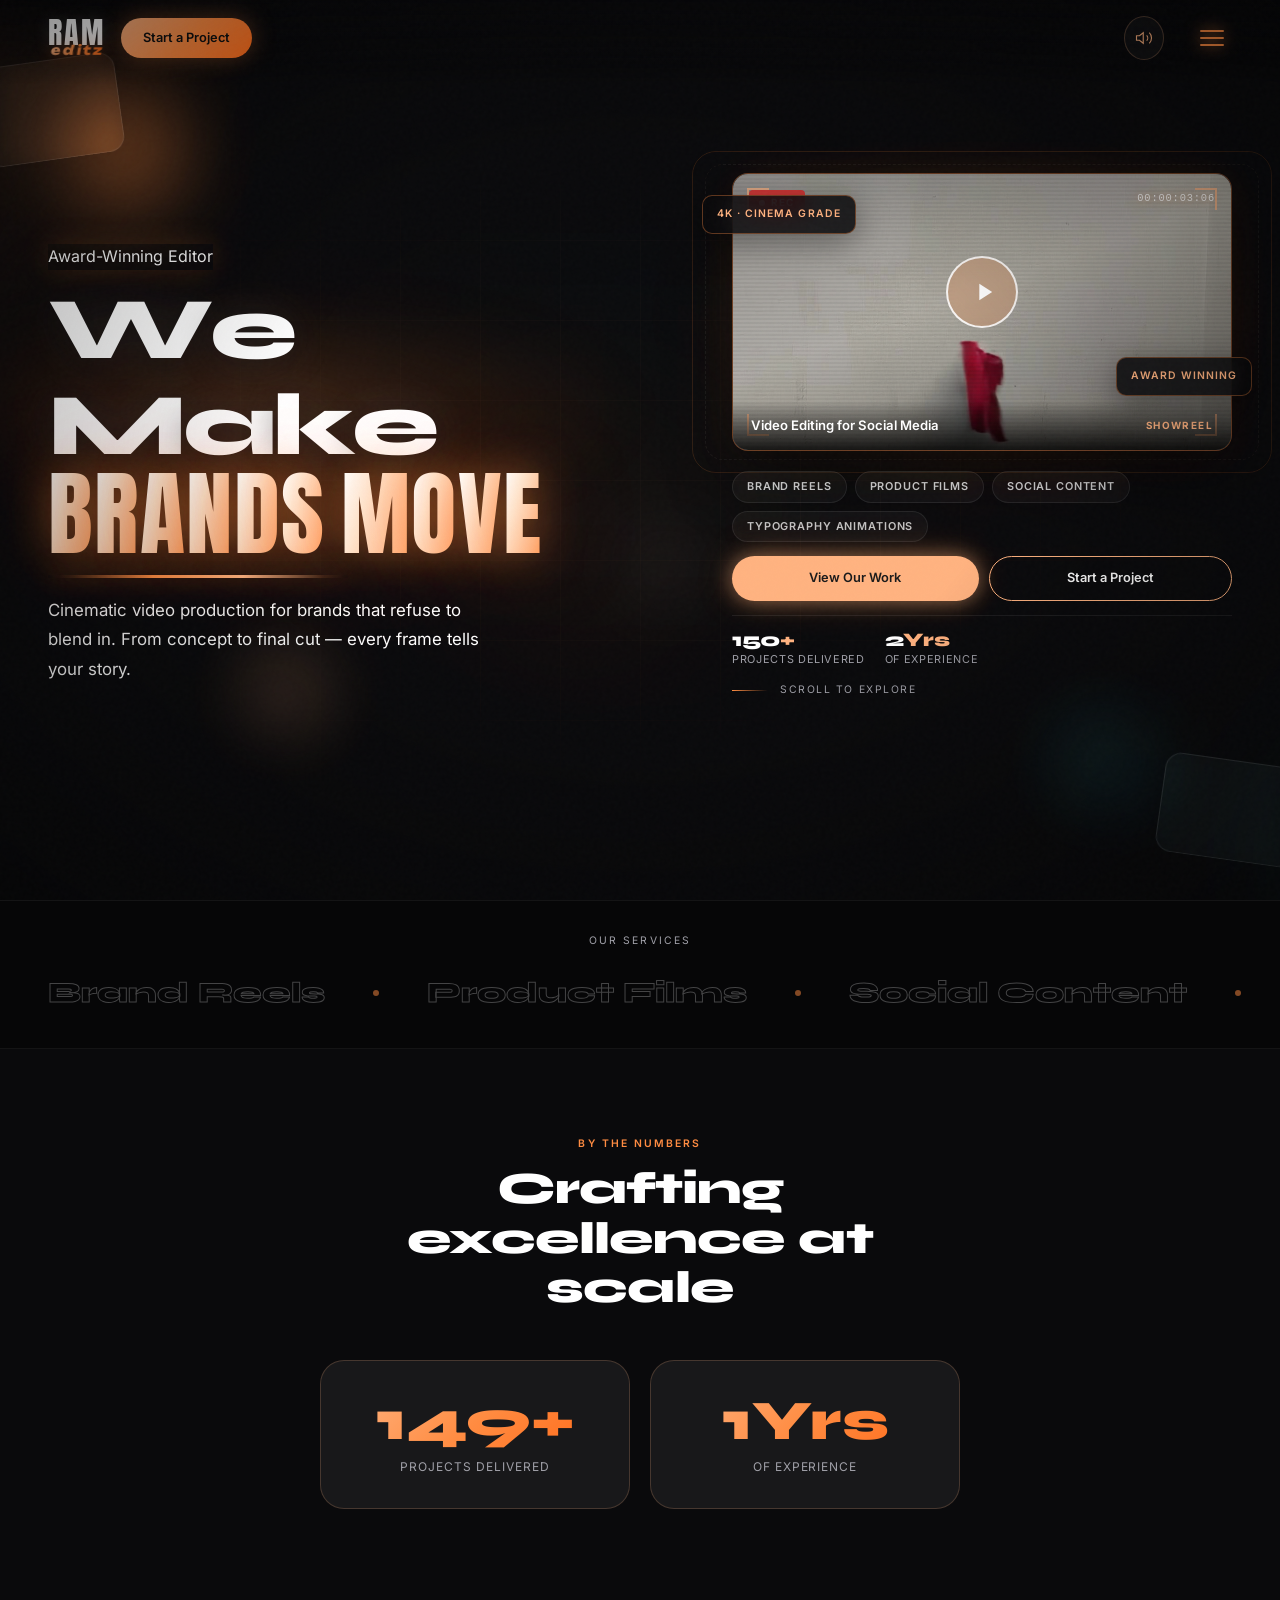
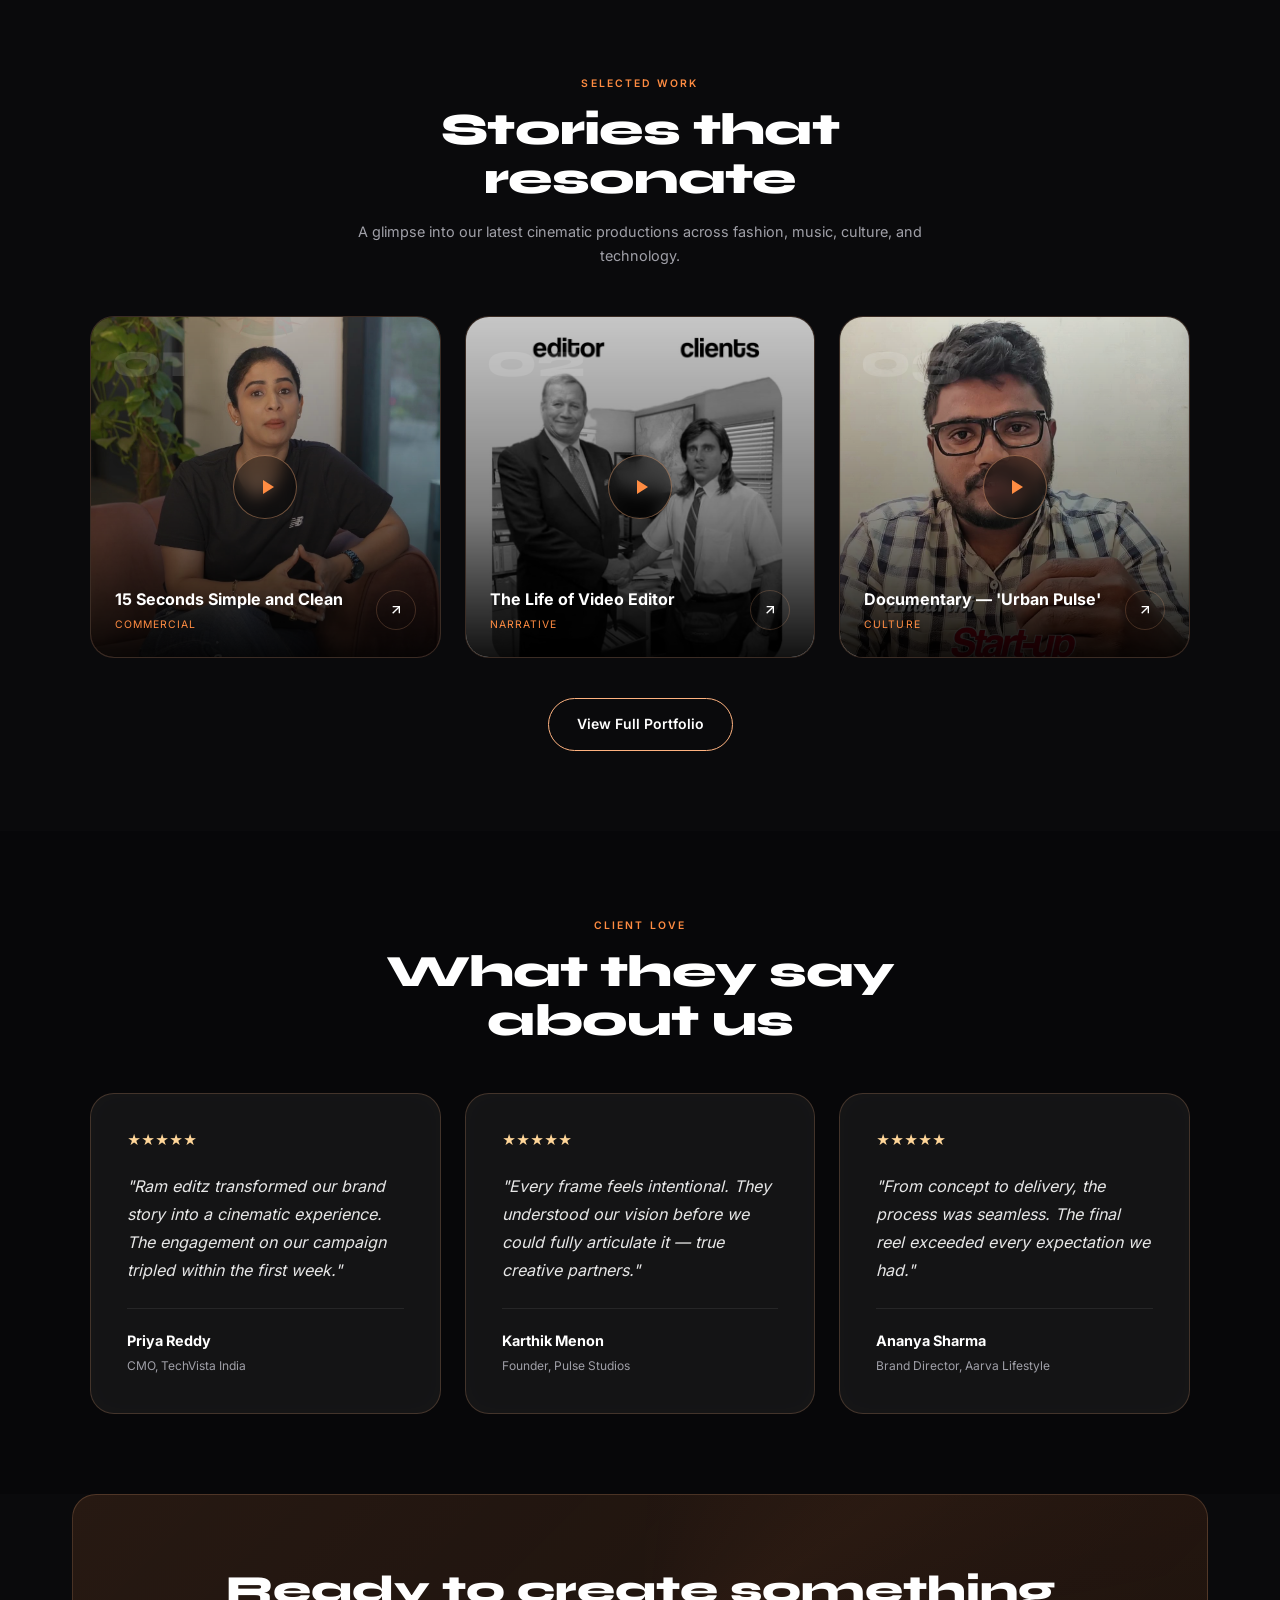
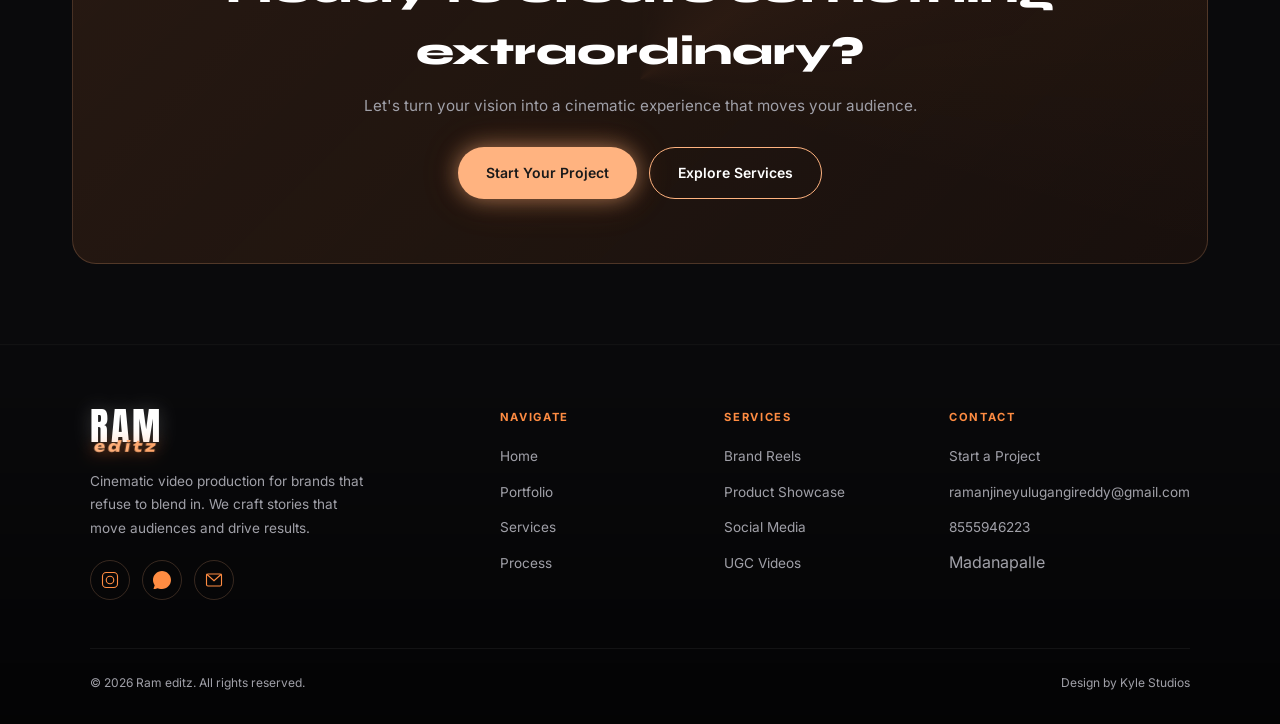
==== commit e343d3a7: "Initial commit" ====
--- a/index.html
+++ b/index.html
@@ -186,6 +186,5 @@
   <script src="js/main.js"></script>
   <script src="js/premium.js"></script>
   <script src="js/background-effects.js"></script>
-  <script src="js/movable-animations.js"></script>
 </body>
 </html>
--- a/css/styles.css
+++ b/css/styles.css
@@ -410,9 +410,12 @@
   width: 100%;
   height: 100%;
   object-fit: cover;
+  object-position: center 32%;
   z-index: 0;
   pointer-events: none;
   background: #000;
+  transform: translateZ(0);
+  backface-visibility: hidden;
 }
 
 .video-thumb-overlay {
@@ -1180,6 +1183,7 @@
   }
 
   .hero-content { text-align: center; }
+  .hero-actions { text-align: center; }
   .hero-cta { justify-content: center; }
 }
 
--- a/css/premium.css
+++ b/css/premium.css
@@ -555,47 +555,6 @@
   .header-cta { display: inline-flex; }
 }
 
-/* Hero premium (optional badge / scroll) */
-.hero-badge {
-  display: inline-flex;
-  align-items: center;
-  gap: 8px;
-  padding: 8px 16px;
-  margin-bottom: 24px;
-  font-size: 0.7rem;
-  font-weight: 600;
-  letter-spacing: 0.12em;
-  text-transform: uppercase;
-  color: var(--orange-light);
-  background: var(--premium-glass);
-  border: 1px solid var(--premium-border);
-  border-radius: var(--radius-pill);
-  backdrop-filter: blur(12px);
-}
-
-.hero-badge-dot {
-  width: 6px;
-  height: 6px;
-  border-radius: 50%;
-  background: var(--orange);
-  box-shadow: 0 0 8px var(--orange);
-  animation: pulse 2s ease infinite;
-}
-
-@keyframes pulse {
-  0%, 100% { opacity: 1; transform: scale(1); }
-  50% { opacity: 0.6; transform: scale(0.85); }
-}
-
-.hero-subtitle {
-  max-width: 420px;
-  margin-top: 20px;
-  font-size: 1rem;
-  line-height: 1.7;
-  color: var(--gray);
-  font-weight: 400;
-}
-
 /* Marquee */
 .marquee-section {
   position: relative;
@@ -784,6 +743,8 @@
   z-index: 0;
   pointer-events: none;
   background: #0a0a0c;
+  transform: translateZ(0);
+  backface-visibility: hidden;
 }
 
 .featured-card-overlay {
@@ -1442,12 +1403,6 @@
   }
 }
 
-/* Tilt card */
-.tilt-card {
-  transform-style: preserve-3d;
-  will-change: transform;
-}
-
 /* Home section spacing override */
 .home-sections .section-block { position: relative; z-index: 1; }
 
@@ -1487,6 +1442,56 @@
 .feedback-toggle.muted .feedback-icon-on { display: none; }
 .feedback-toggle.muted .feedback-icon-off { display: block; }
 .feedback-toggle.muted { opacity: 0.5; }
+
+.feedback-toggle {
+  position: relative;
+}
+
+.feedback-haptic-dot {
+  position: absolute;
+  right: 2px;
+  bottom: 2px;
+  width: 7px;
+  height: 7px;
+  border-radius: 50%;
+  background: var(--orange);
+  box-shadow: 0 0 8px rgba(255, 140, 66, 0.65);
+  transition: opacity 0.25s ease, transform 0.25s ease;
+}
+
+.feedback-toggle.haptics-off .feedback-haptic-dot {
+  opacity: 0;
+  transform: scale(0.4);
+}
+
+/* Visual haptic pulse — works on iOS where Vibration API is unavailable */
+@keyframes haptic-pulse {
+  0% { transform: scale(1); }
+  35% { transform: scale(0.96); }
+  100% { transform: scale(1); }
+}
+
+html.haptics-on .btn:active,
+html.haptics-on .filter-btn:active,
+html.haptics-on .menu-btn:active,
+html.haptics-on .nav-close:active,
+html.haptics-on .home-back-btn:active,
+html.haptics-on .feedback-toggle:active,
+html.haptics-on .hero-reel:active,
+html.haptics-on .featured-reel:active,
+html.haptics-on .featured-card:active,
+html.haptics-on .video-thumb:active {
+  transform: scale(0.97);
+  transition: transform 0.12s ease;
+}
+
+.haptic-pulse {
+  animation: haptic-pulse 0.22s ease;
+}
+
+.haptic-toast {
+  z-index: 10003;
+}
 
 /* Nav footer links */
 .nav-footer a {
--- a/css/hero.css
+++ b/css/hero.css
@@ -35,6 +35,7 @@
     width: 100%;
     min-width: 0;
     margin-left: auto;
+    margin-top: -56px;
   }
 }
 
@@ -125,6 +126,9 @@
     transform 0.16s cubic-bezier(0.22, 1, 0.36, 1),
     text-shadow 0.18s ease,
     filter 0.18s ease;
+}
+
+.hero-letter.hero-letter-ready.is-near-cursor {
   will-change: transform;
 }
 
@@ -199,25 +203,12 @@
   filter:
     drop-shadow(0 0 22px rgba(255, 140, 66, 0.5))
     drop-shadow(0 0 48px rgba(255, 107, 26, 0.22));
-  animation: heroShimmer 4.5s ease-in-out infinite, heroAccentPulse 3.2s ease-in-out infinite alternate;
+  animation: heroShimmer 5.5s ease-in-out infinite;
 }
 
 @keyframes heroShimmer {
   0%, 100% { background-position: 0% center; }
   50% { background-position: 100% center; }
-}
-
-@keyframes heroAccentPulse {
-  from {
-    filter:
-      drop-shadow(0 0 18px rgba(255, 140, 66, 0.38))
-      drop-shadow(0 0 36px rgba(255, 107, 26, 0.16));
-  }
-  to {
-    filter:
-      drop-shadow(0 0 32px rgba(255, 140, 66, 0.62))
-      drop-shadow(0 0 64px rgba(255, 107, 26, 0.28));
-  }
 }
 
 .hero-title-accent-line {
@@ -357,7 +348,6 @@
   display: flex;
   align-items: center;
   gap: 12px;
-  margin-top: 48px;
   font-size: 0.7rem;
   letter-spacing: 0.15em;
   text-transform: uppercase;
@@ -584,7 +574,7 @@
   width: 100%;
   height: 100%;
   object-fit: cover;
-  object-position: center;
+  object-position: center 32%;
   z-index: 0;
   pointer-events: none;
   background: #0a0a0c;
@@ -669,6 +659,11 @@
   color: #fff;
   background: rgba(220, 40, 40, 0.85);
   border-radius: 4px;
+}
+
+@keyframes pulse {
+  0%, 100% { opacity: 1; transform: scale(1); }
+  50% { opacity: 0.6; transform: scale(0.85); }
 }
 
 .hero-rec-dot {
@@ -806,11 +801,14 @@
 }
 
 html.perf-lite .hero-accent,
-html.perf-lite .hero-premium .hero-title::before {
+html.perf-smooth .hero-accent,
+html.perf-lite .hero-premium .hero-title::before,
+html.perf-smooth .hero-premium .hero-title::before {
   animation: none;
 }
 
-html.perf-lite .hero-premium .hero-title::before {
+html.perf-lite .hero-premium .hero-title::before,
+html.perf-smooth .hero-premium .hero-title::before {
   opacity: 1;
 }
 
--- a/css/background-animations.css
+++ b/css/background-animations.css
@@ -204,10 +204,6 @@
   animation: float 14s ease-in-out infinite;
 }
 
-body.motion-active .bg-mesh-blob {
-  animation: none;
-}
-
 /* Static grain — animated grain caused repaint lag */
 .grain-overlay {
   animation: none;
@@ -247,3 +243,27 @@
 html.perf-lite .hero-float-card {
   animation: none !important;
 }
+
+/* Balanced smooth mode — fewer always-on GPU effects */
+html.perf-smooth .grain-overlay {
+  opacity: 0.02;
+}
+
+html.perf-smooth .bg-aurora {
+  animation-duration: 32s;
+  opacity: 0.4;
+}
+
+html.perf-smooth .hero-visual-glow,
+html.perf-smooth .hero-frame-ring {
+  animation: none !important;
+}
+
+html.perf-smooth .marquee-track {
+  animation-duration: 48s;
+}
+
+html.perf-smooth .section-block:not(.section-home) {
+  content-visibility: auto;
+  contain-intrinsic-size: auto 600px;
+}
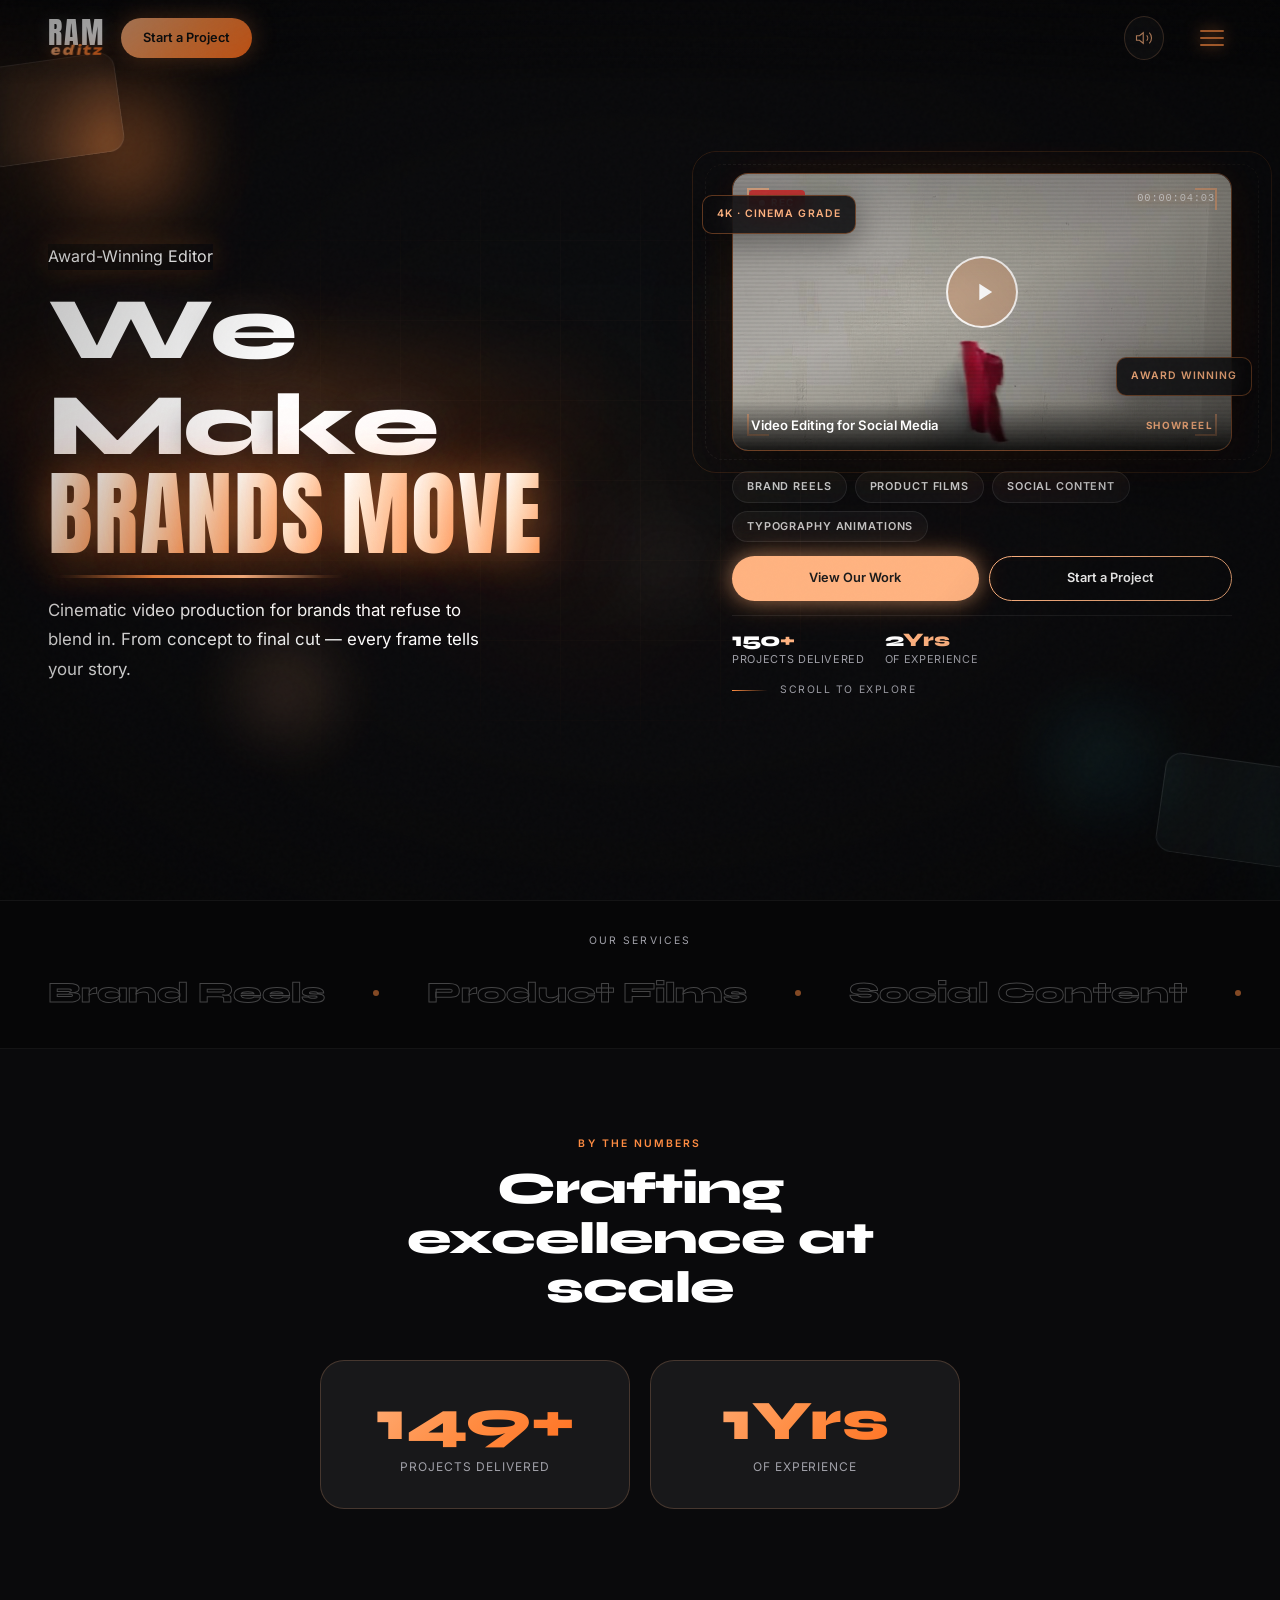
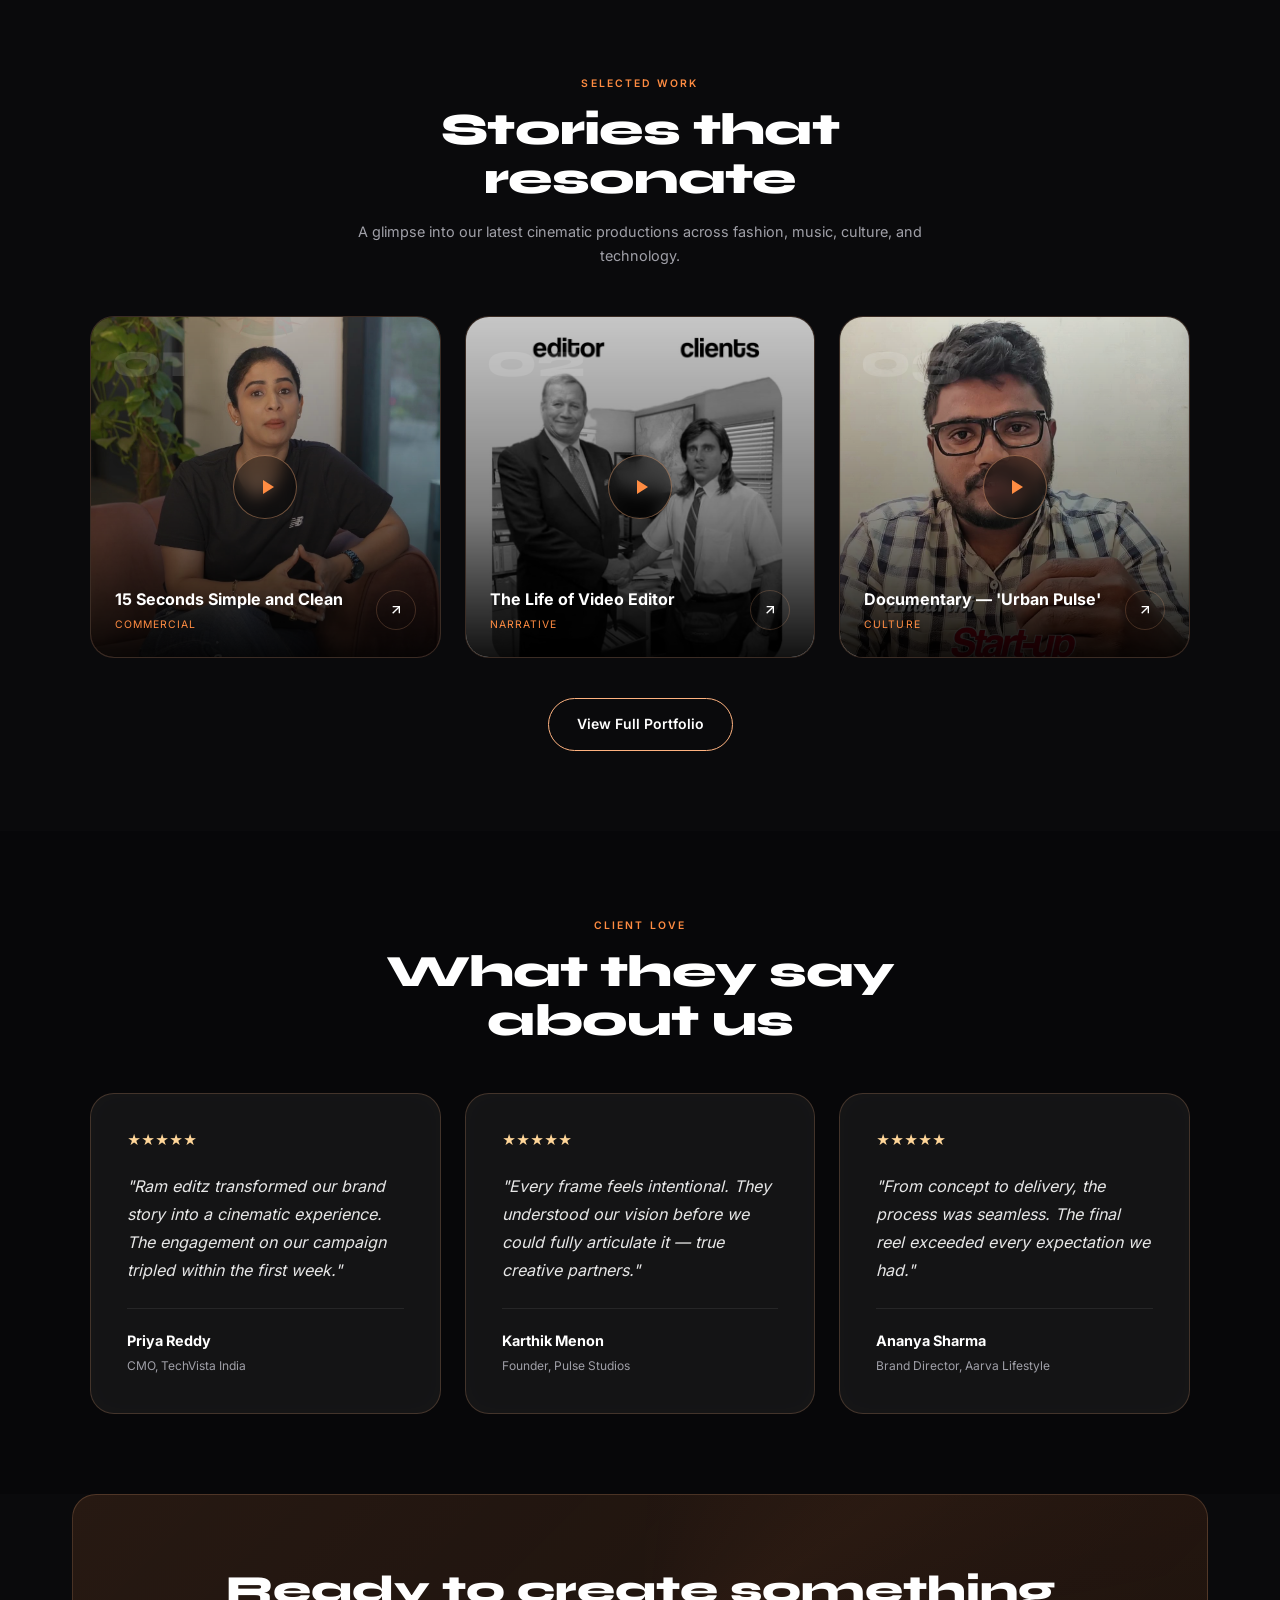
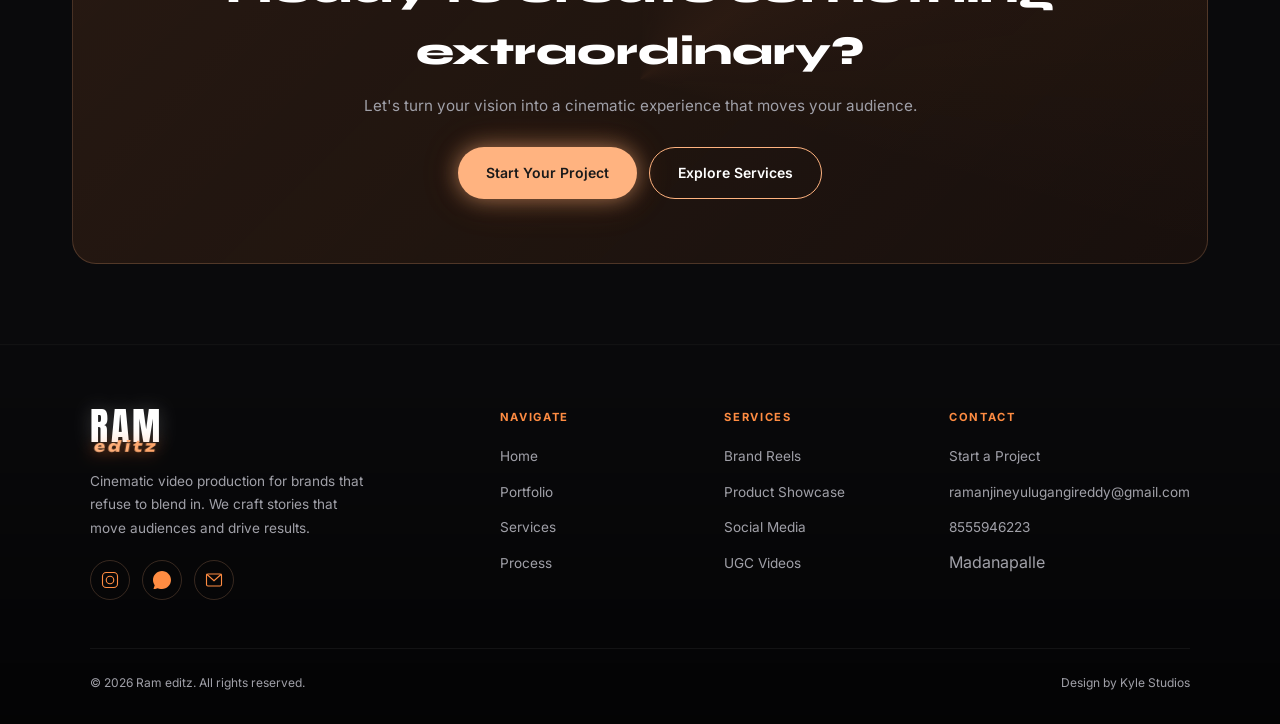
==== commit e2d4382f: "Initial commit" ====
--- a/index.html
+++ b/index.html
@@ -9,6 +9,7 @@
   <meta property="og:description" content="Cinematic video production for brands that demand attention.">
   <meta property="og:type" content="website">
   <link rel="icon" href="data:image/svg+xml,<svg xmlns='http://www.w3.org/2000/svg' viewBox='0 0 100 100'><text y='.9em' font-size='90'>🎬</text></svg>">
+  <link rel="preload" as="image" href="assets/thumbs/social-media-hero.jpg">
   <title>Ram editz — We Make Brands Move</title>
   <link rel="stylesheet" href="css/styles.css">
   <link rel="stylesheet" href="css/premium.css">
--- a/css/loader.css
+++ b/css/loader.css
@@ -20,12 +20,6 @@
   opacity: 0;
 }
 
-body.is-loading main,
-body.is-loading .header,
-body.is-loading .bg-effects {
-  visibility: hidden;
-}
-
 .page-loader.hidden {
   opacity: 0;
   visibility: hidden;
@@ -51,11 +45,11 @@
 }
 
 .page-loader.loader-exit {
-  transition: opacity 0.9s var(--ease-premium, ease), visibility 0.9s ease, transform 1s var(--ease-premium, ease);
+  transition: opacity 0.45s var(--ease-premium, ease), visibility 0.45s ease, transform 0.5s var(--ease-premium, ease);
 }
 
 .page-loader.loader-exit .loader-inner {
-  animation: loaderExit 0.85s var(--ease-premium, ease) forwards;
+  animation: loaderExit 0.4s var(--ease-premium, ease) forwards;
 }
 
 @keyframes loaderBgPulse {
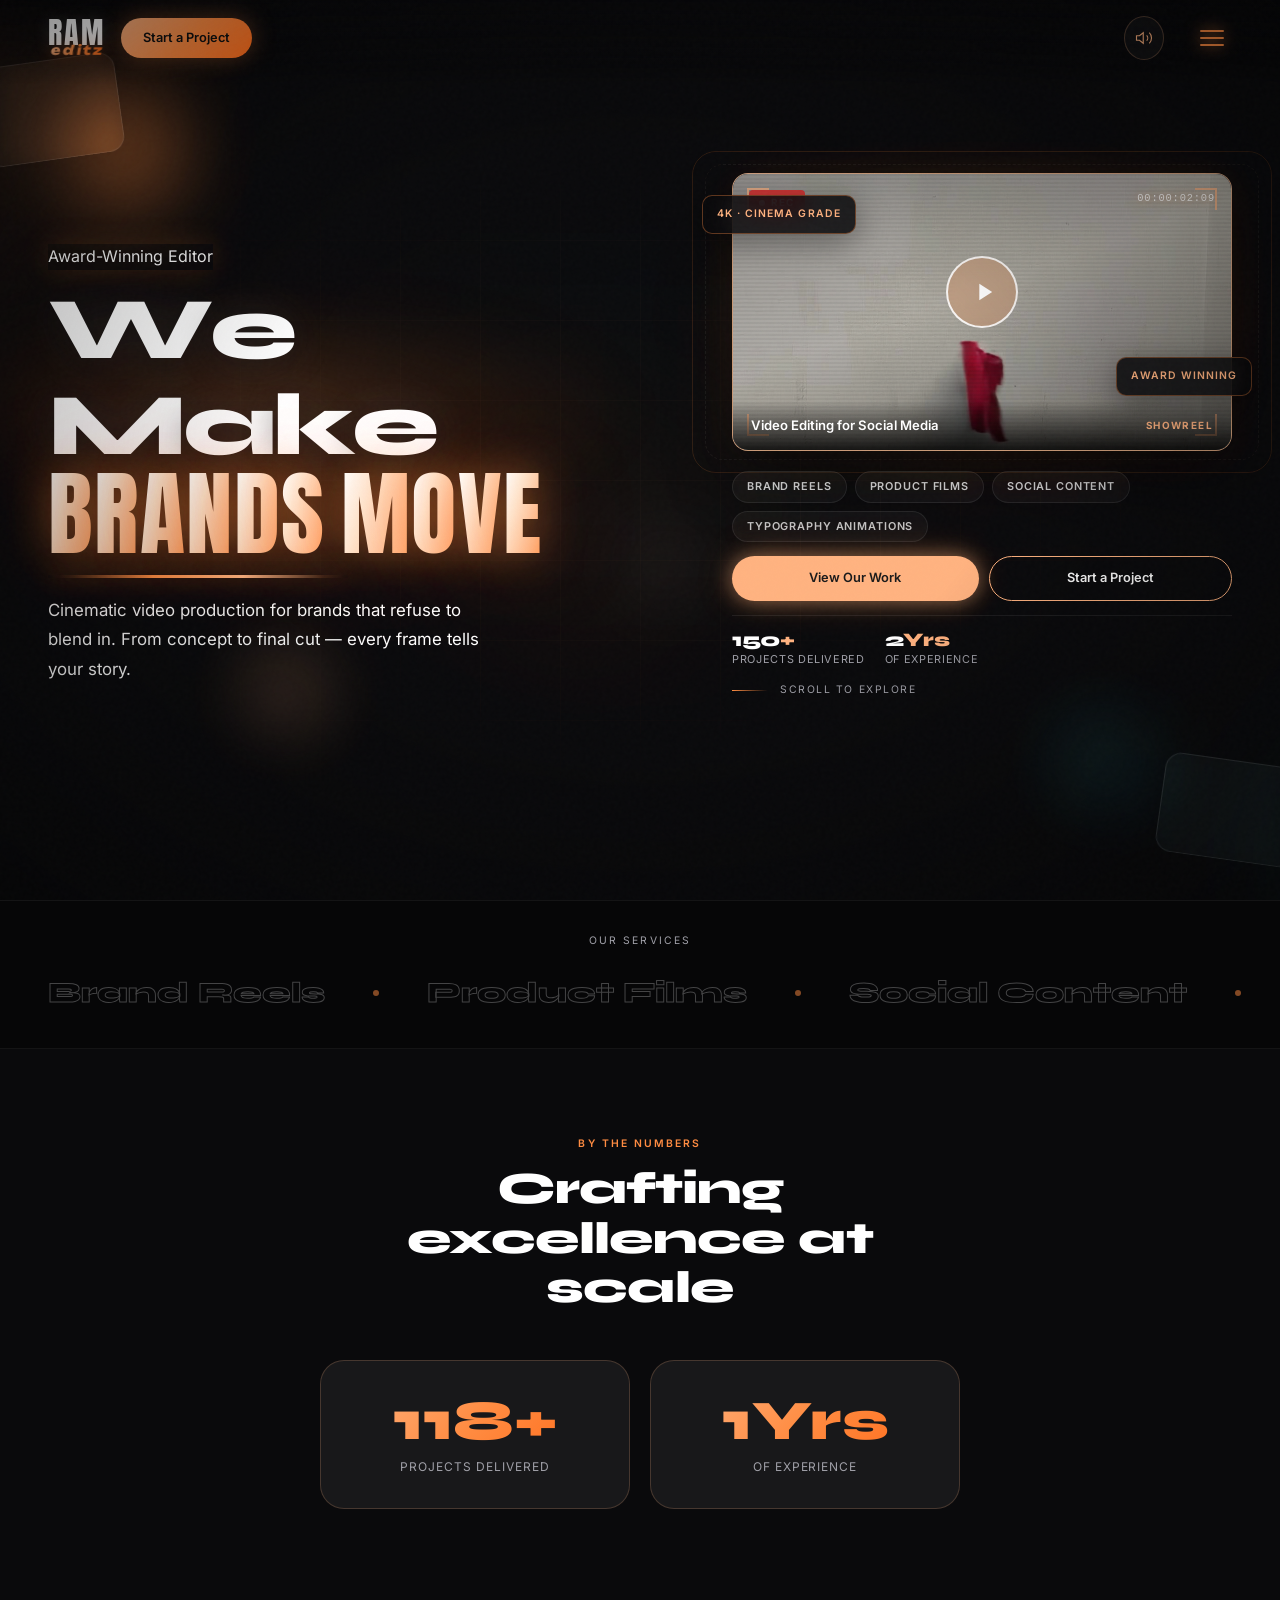
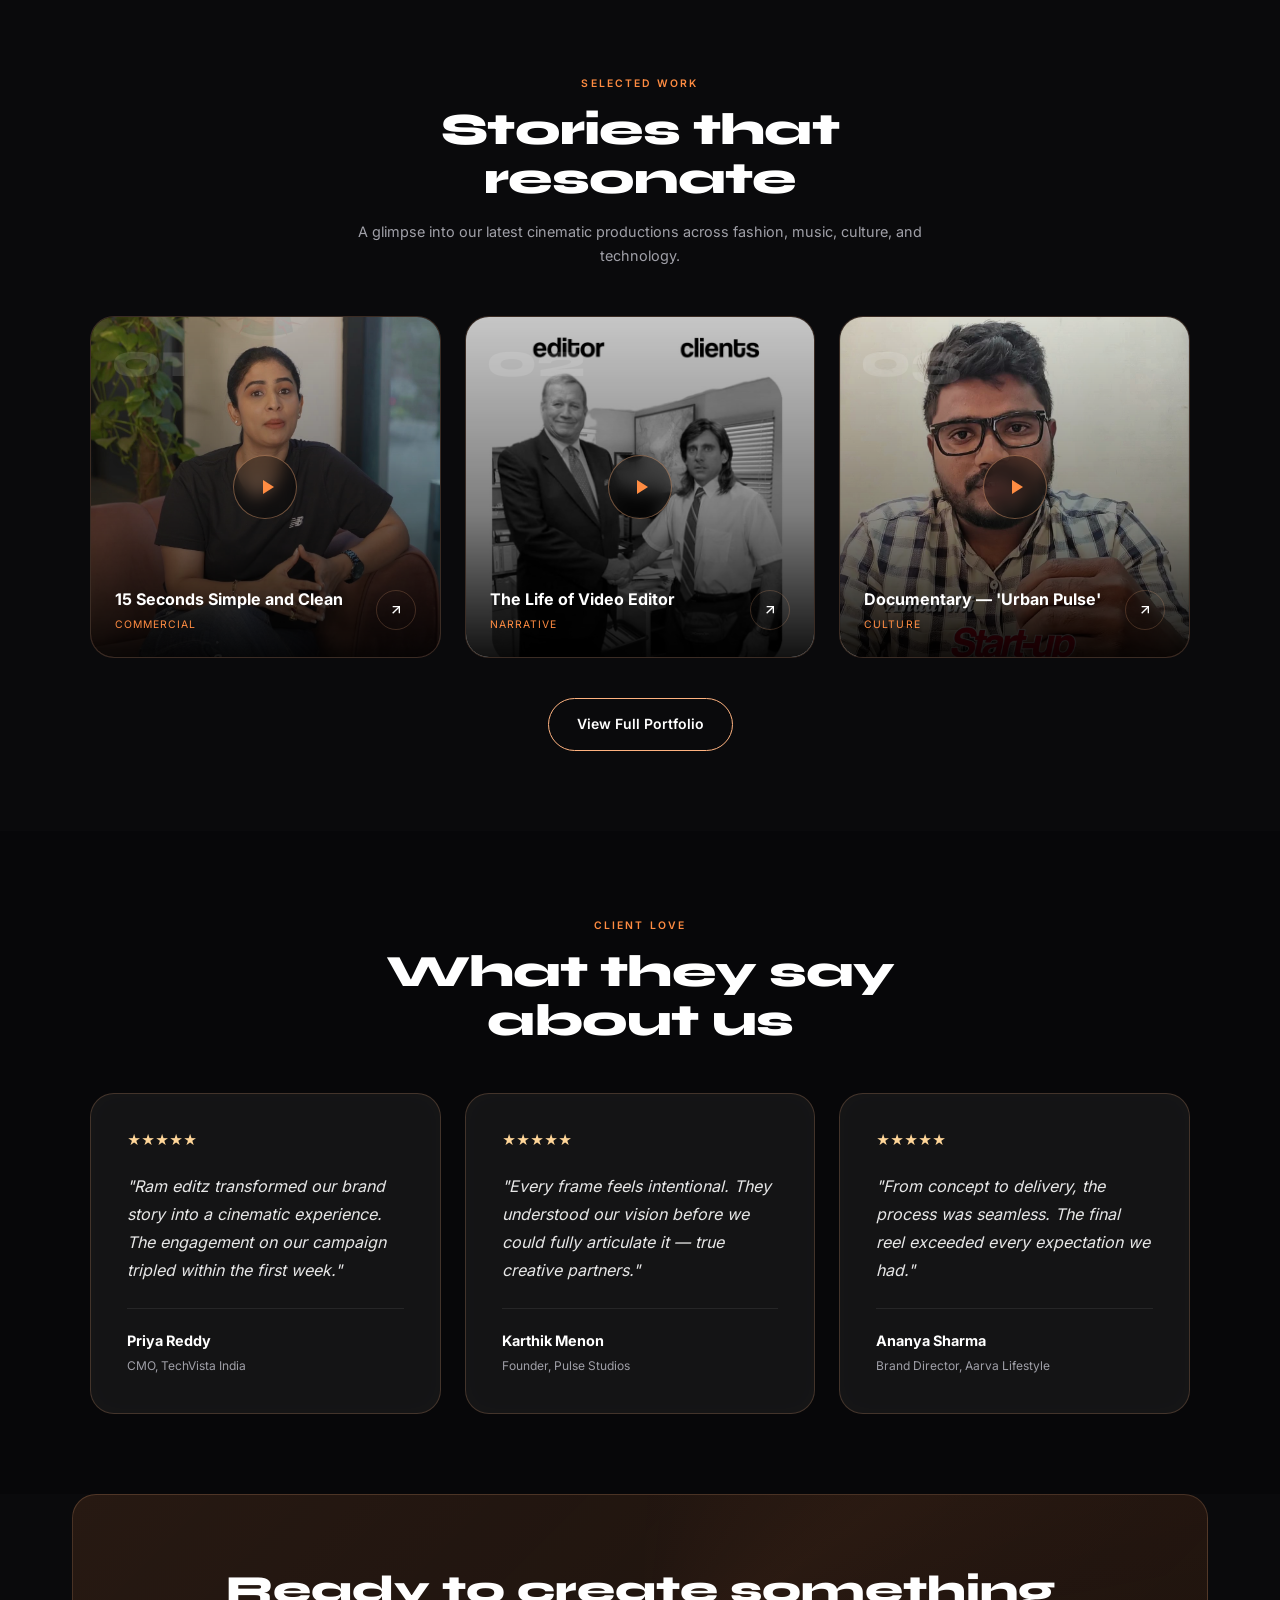
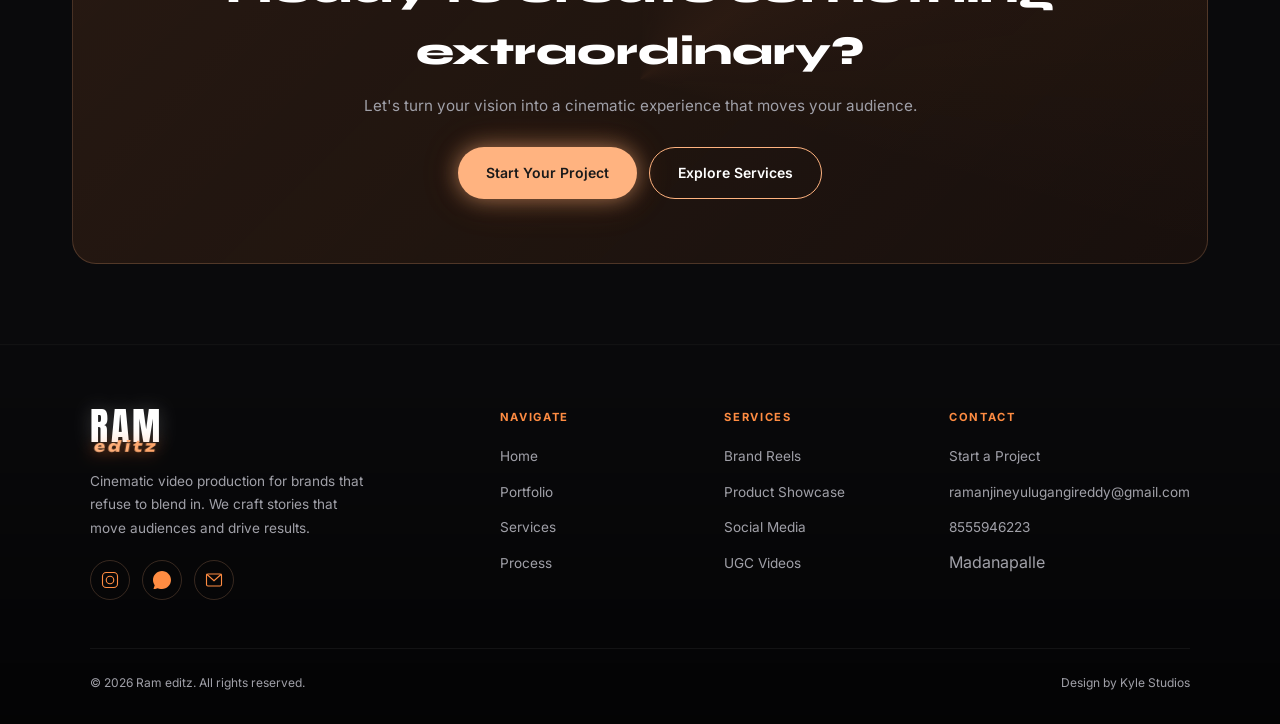
==== commit a8e2ee74: "Initial commit" ====
--- a/index.html
+++ b/index.html
@@ -10,6 +10,8 @@
   <meta property="og:type" content="website">
   <link rel="icon" href="data:image/svg+xml,<svg xmlns='http://www.w3.org/2000/svg' viewBox='0 0 100 100'><text y='.9em' font-size='90'>🎬</text></svg>">
   <link rel="preload" as="image" href="assets/thumbs/social-media-hero.jpg">
+  <link rel="preload" as="font" type="font/ttf" href="assets/fonts/inter-v20-UcCO3FwrK3iLTeHuS_nVMrMxCp50SjIw2boKoduKmMEVuLyfMZg.ttf" crossorigin>
+  <link rel="preload" as="font" type="font/ttf" href="assets/fonts/syne-v24-8vIS7w4qzmVxsWxjBZRjr0FKM_24vj6k.ttf" crossorigin>
   <title>Ram editz — We Make Brands Move</title>
   <link rel="stylesheet" href="css/styles.css">
   <link rel="stylesheet" href="css/premium.css">
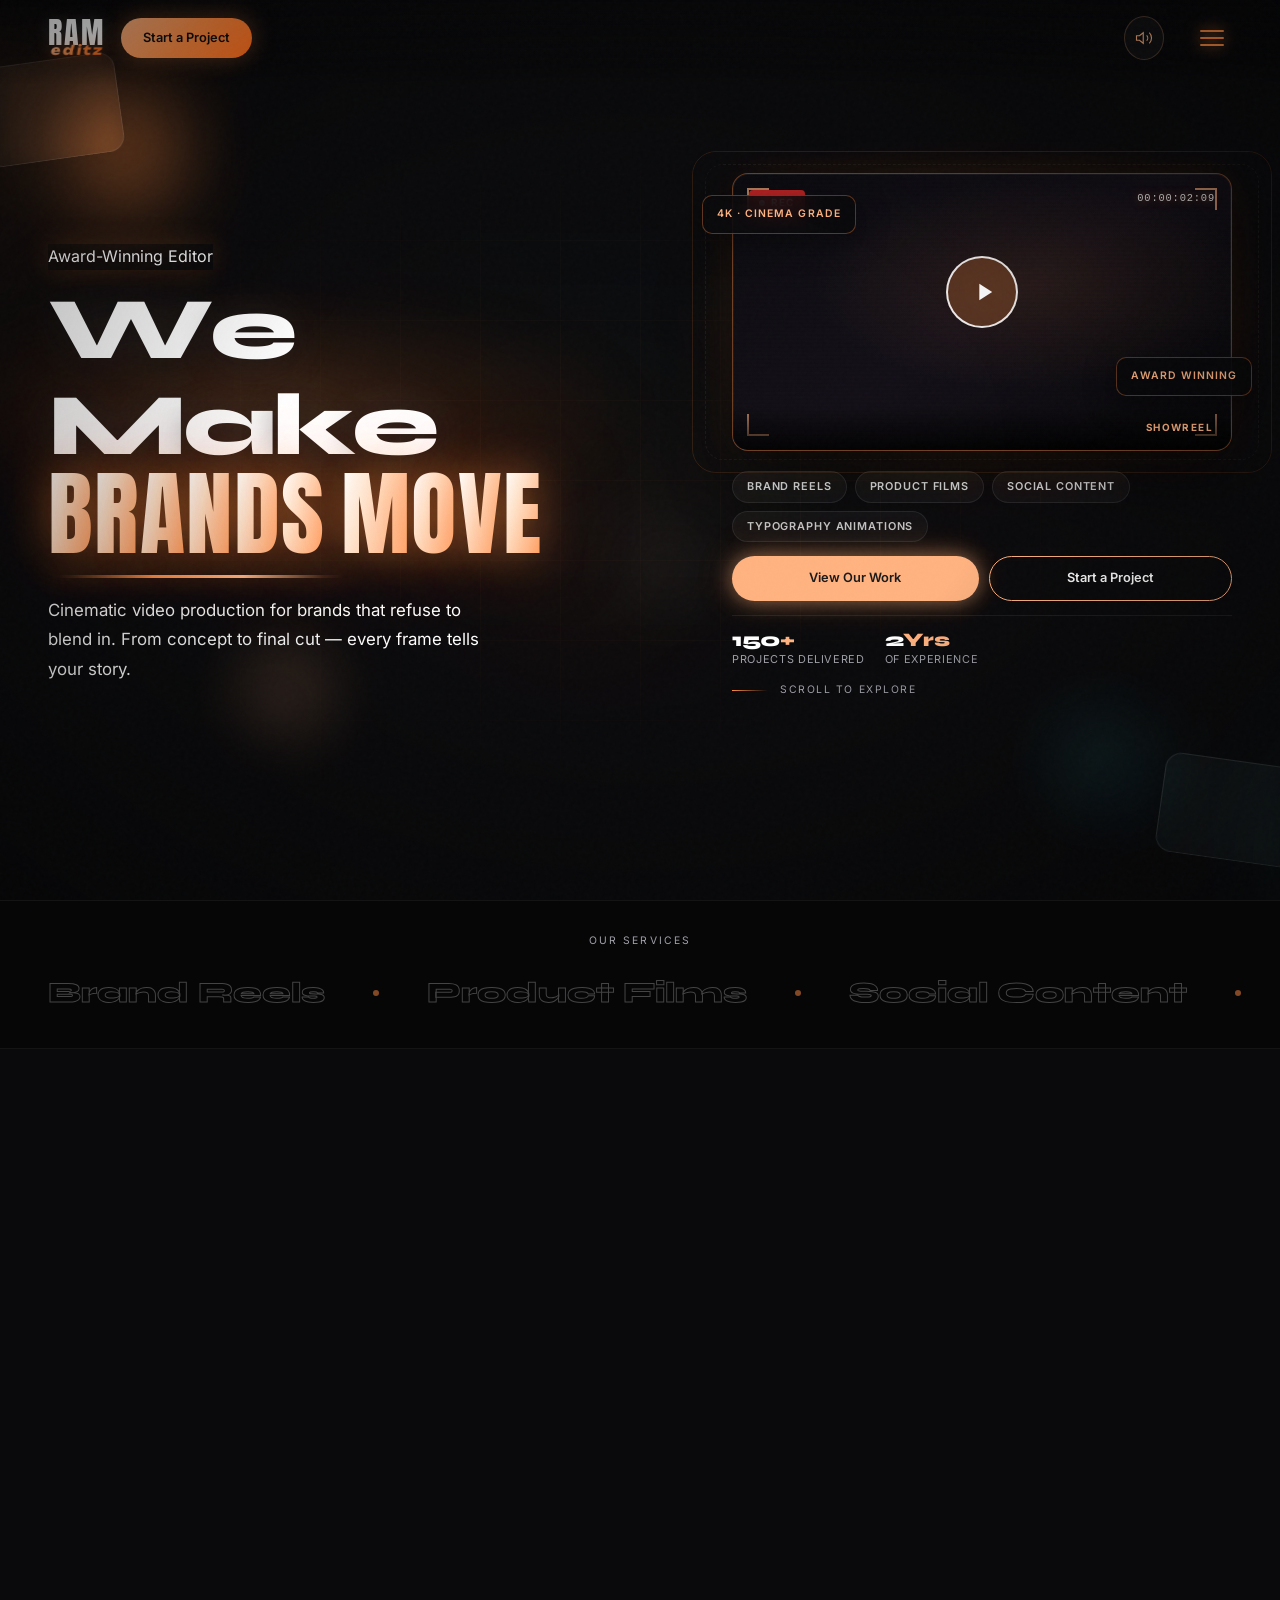
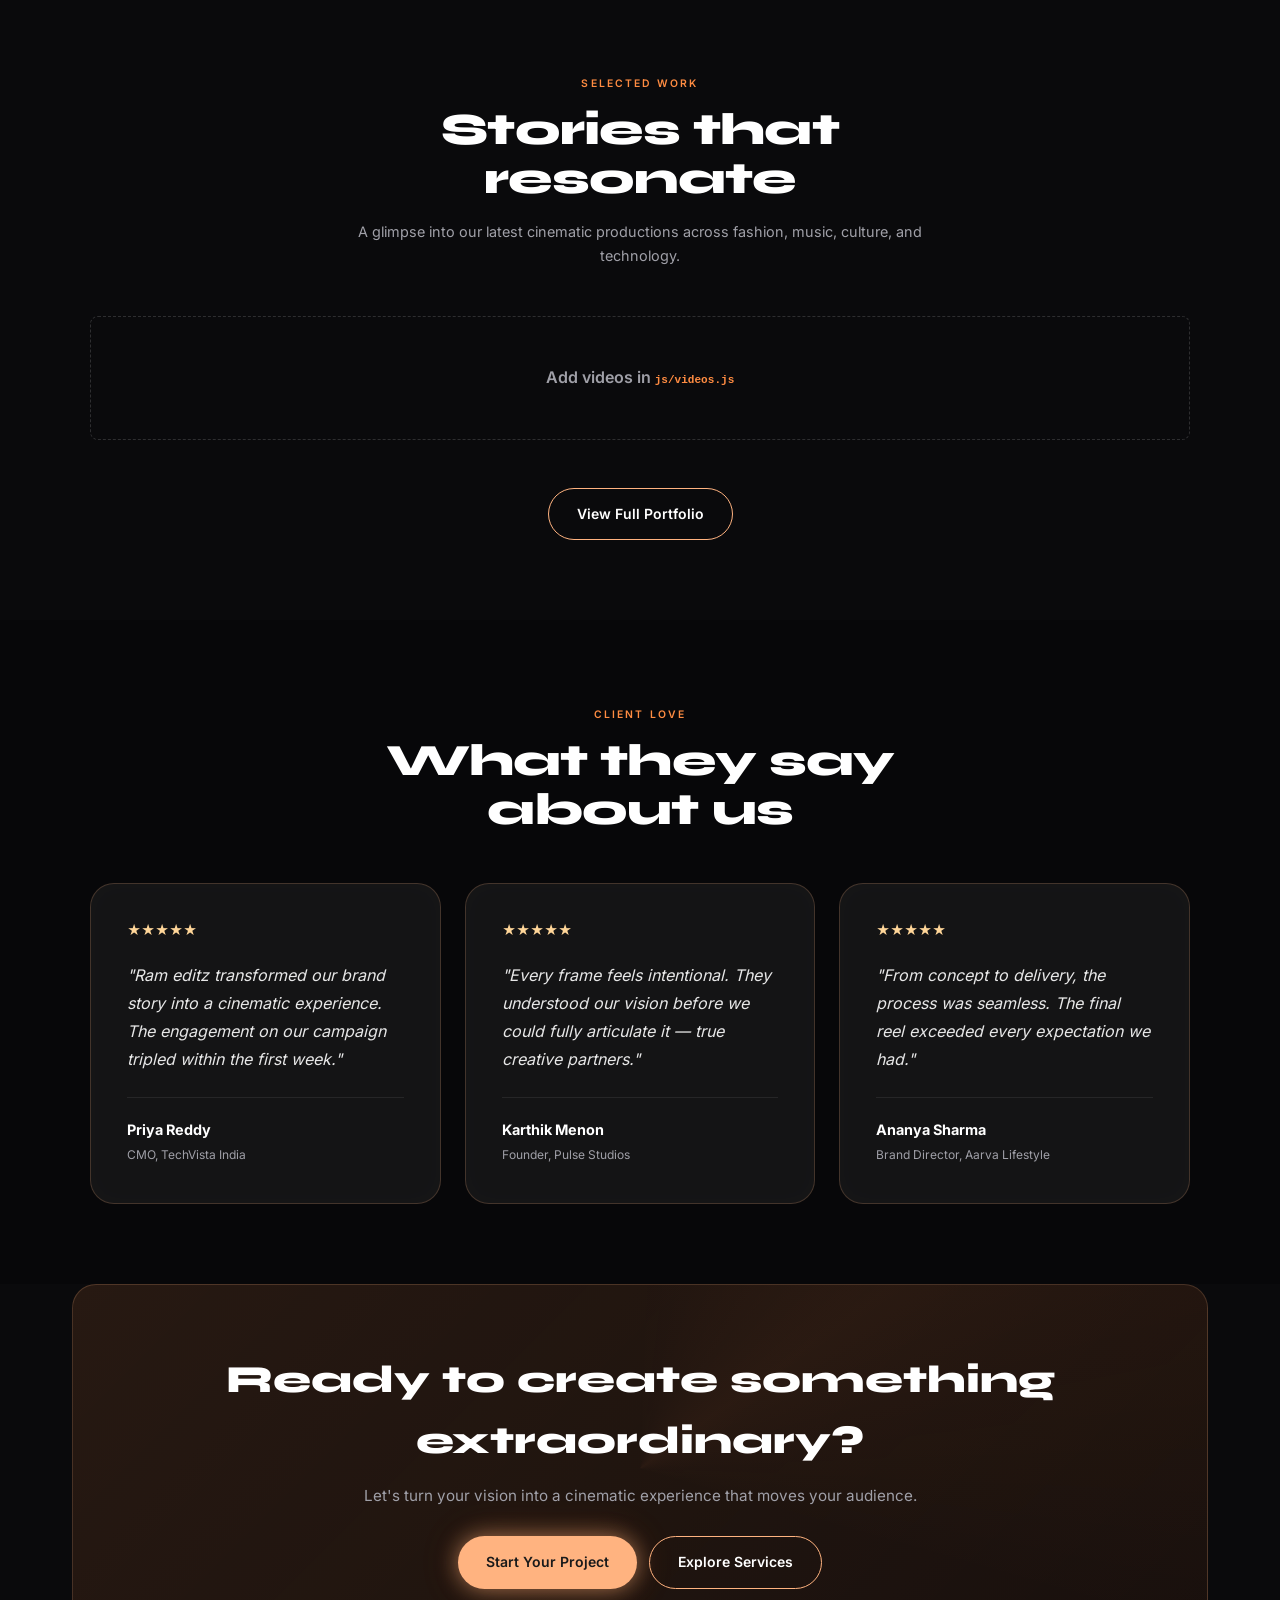
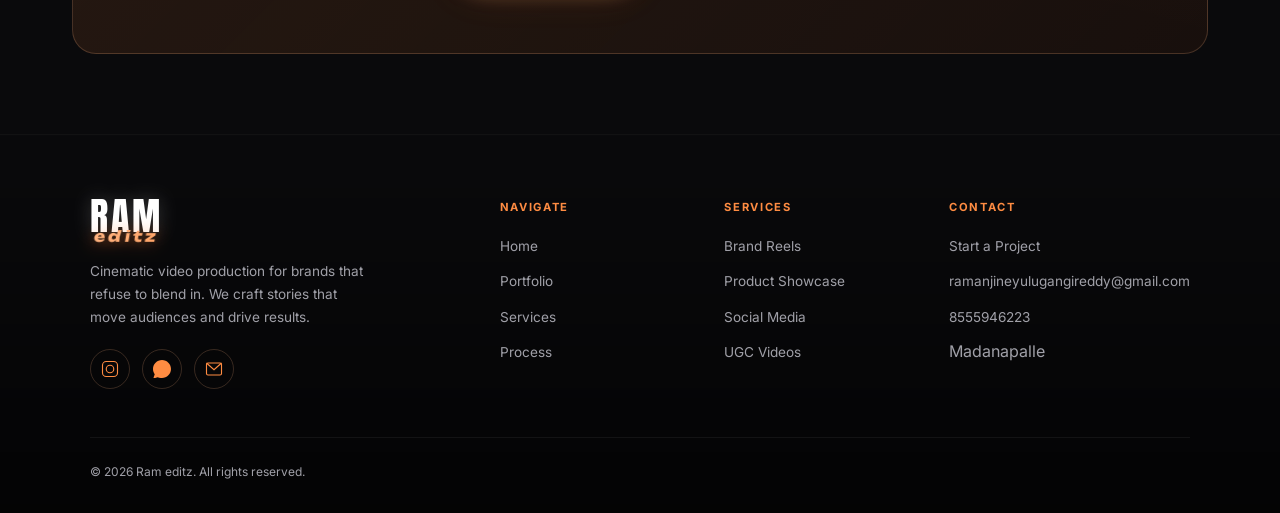
==== commit 64c5de1a: "Refactor HTML structure and improve formatting" ====
--- a/index.html
+++ b/index.html
@@ -3,16 +3,36 @@
 <head>
   <meta charset="UTF-8">
   <meta name="viewport" content="width=device-width, initial-scale=1.0, viewport-fit=cover">
+
   <meta name="description" content="Ram editz — Cinematic video production. Brand reels, commercials, music videos, and social content that makes brands move.">
   <meta name="theme-color" content="#0a0a0c">
+
   <meta property="og:title" content="Ram editz — We Make Brands Move">
   <meta property="og:description" content="Cinematic video production for brands that demand attention.">
   <meta property="og:type" content="website">
+
   <link rel="icon" href="data:image/svg+xml,<svg xmlns='http://www.w3.org/2000/svg' viewBox='0 0 100 100'><text y='.9em' font-size='90'>🎬</text></svg>">
+
   <link rel="preload" as="image" href="assets/thumbs/social-media-hero.jpg">
-  <link rel="preload" as="font" type="font/ttf" href="assets/fonts/inter-v20-UcCO3FwrK3iLTeHuS_nVMrMxCp50SjIw2boKoduKmMEVuLyfMZg.ttf" crossorigin>
-  <link rel="preload" as="font" type="font/ttf" href="assets/fonts/syne-v24-8vIS7w4qzmVxsWxjBZRjr0FKM_24vj6k.ttf" crossorigin>
+
+  <link
+    rel="preload"
+    as="font"
+    type="font/ttf"
+    href="assets/fonts/inter-v20-UcCO3FwrK3iLTeHuS_nVMrMxCp50SjIw2boKoduKmMEVuLyfMZg.ttf"
+    crossorigin
+  >
+
+  <link
+    rel="preload"
+    as="font"
+    type="font/ttf"
+    href="assets/fonts/syne-v24-8vIS7w4qzmVxsWxjBZRjr0FKM_24vj6k.ttf"
+    crossorigin
+  >
+
   <title>Ram editz — We Make Brands Move</title>
+
   <link rel="stylesheet" href="css/styles.css">
   <link rel="stylesheet" href="css/premium.css">
   <link rel="stylesheet" href="css/hero.css">
@@ -20,7 +40,8 @@
   <link rel="stylesheet" href="css/loader.css">
   <link rel="stylesheet" href="css/responsive.css">
 </head>
-  <body data-page="home" class="is-loading">
+
+<body data-page="home" class="is-loading">
 
   <div class="grain-overlay" aria-hidden="true"></div>
 
@@ -32,162 +53,651 @@
     <div class="bokeh bokeh-3"></div>
     <div class="bokeh bokeh-4"></div>
     <div class="bokeh bokeh-5"></div>
+
     <div class="glass-corner glass-corner-tl"></div>
     <div class="glass-corner glass-corner-br"></div>
   </div>
 
+
+  <!-- HEADER -->
   <header class="header">
+
     <a href="index.html" class="logo">
       <span class="logo-line">Ram</span>
       <span class="logo-line">editz</span>
     </a>
-    <a href="contact.html" class="header-cta">Start a Project</a>
-    <button class="menu-btn" id="menuBtn" aria-label="Open menu" aria-expanded="false">
-      <span></span><span></span><span></span>
+
+    <a href="contact.html" class="header-cta">
+      Start a Project
+    </a>
+
+    <button
+      class="menu-btn"
+      id="menuBtn"
+      aria-label="Open menu"
+      aria-expanded="false"
+    >
+      <span></span>
+      <span></span>
+      <span></span>
     </button>
+
   </header>
 
-  <nav class="nav-overlay" id="navOverlay" aria-hidden="true">
+
+  <!-- NAVIGATION -->
+  <nav
+    class="nav-overlay"
+    id="navOverlay"
+    aria-hidden="true"
+  >
+
     <div class="nav-overlay-bg">
-      <svg class="nav-reel-wireframe" viewBox="0 0 400 400" fill="none" xmlns="http://www.w3.org/2000/svg">
-        <circle cx="200" cy="200" r="120" stroke="rgba(255,255,255,0.08)" stroke-width="2"/>
-        <circle cx="200" cy="200" r="90" stroke="rgba(255,255,255,0.06)" stroke-width="1.5"/>
-        <circle cx="200" cy="200" r="60" stroke="rgba(255,255,255,0.05)" stroke-width="1"/>
-        <circle cx="200" cy="200" r="25" stroke="rgba(255,255,255,0.1)" stroke-width="1.5"/>
-        <line x1="200" y1="80" x2="200" y2="320" stroke="rgba(255,255,255,0.04)" stroke-width="1"/>
-        <line x1="80" y1="200" x2="320" y2="200" stroke="rgba(255,255,255,0.04)" stroke-width="1"/>
-        <rect x="140" y="140" width="120" height="120" rx="8" stroke="rgba(255,255,255,0.06)" stroke-width="1" transform="rotate(45 200 200)"/>
-        <path d="M200 80 Q280 120 320 200 Q280 280 200 320 Q120 280 80 200 Q120 120 200 80" stroke="rgba(255,140,66,0.15)" stroke-width="1" fill="none"/>
+
+      <svg
+        class="nav-reel-wireframe"
+        viewBox="0 0 400 400"
+        fill="none"
+        xmlns="http://www.w3.org/2000/svg"
+      >
+
+        <circle
+          cx="200"
+          cy="200"
+          r="120"
+          stroke="rgba(255,255,255,0.08)"
+          stroke-width="2"
+        />
+
+        <circle
+          cx="200"
+          cy="200"
+          r="90"
+          stroke="rgba(255,255,255,0.06)"
+          stroke-width="1.5"
+        />
+
+        <circle
+          cx="200"
+          cy="200"
+          r="60"
+          stroke="rgba(255,255,255,0.05)"
+          stroke-width="1"
+        />
+
+        <circle
+          cx="200"
+          cy="200"
+          r="25"
+          stroke="rgba(255,255,255,0.1)"
+          stroke-width="1.5"
+        />
+
+        <line
+          x1="200"
+          y1="80"
+          x2="200"
+          y2="320"
+          stroke="rgba(255,255,255,0.04)"
+          stroke-width="1"
+        />
+
+        <line
+          x1="80"
+          y1="200"
+          x2="320"
+          y2="200"
+          stroke="rgba(255,255,255,0.04)"
+          stroke-width="1"
+        />
+
+        <rect
+          x="140"
+          y="140"
+          width="120"
+          height="120"
+          rx="8"
+          stroke="rgba(255,255,255,0.06)"
+          stroke-width="1"
+          transform="rotate(45 200 200)"
+        />
+
+        <path
+          d="M200 80 Q280 120 320 200 Q280 280 200 320 Q120 280 80 200 Q120 120 200 80"
+          stroke="rgba(255,140,66,0.15)"
+          stroke-width="1"
+          fill="none"
+        />
+
       </svg>
+
     </div>
-    <button class="nav-close" id="navClose" aria-label="Close menu">&times;</button>
+
+
+    <button
+      class="nav-close"
+      id="navClose"
+      aria-label="Close menu"
+    >
+      &times;
+    </button>
+
+
     <ul class="nav-links">
-      <li><a href="index.html" class="nav-link" data-page="home">HOME</a></li>
-      <li><a href="portfolio.html" class="nav-link" data-page="portfolio">PORTFOLIO</a></li>
-      <li><a href="services.html" class="nav-link" data-page="services">SERVICES</a></li>
-      <li><a href="process.html" class="nav-link" data-page="process">PROCESS</a></li>
-      <li><a href="contact.html" class="nav-link" data-page="contact">CONTACT</a></li>
+
+      <li>
+        <a
+          href="index.html"
+          class="nav-link"
+          data-page="home"
+        >
+          HOME
+        </a>
+      </li>
+
+      <li>
+        <a
+          href="portfolio.html"
+          class="nav-link"
+          data-page="portfolio"
+        >
+          PORTFOLIO
+        </a>
+      </li>
+
+      <li>
+        <a
+          href="services.html"
+          class="nav-link"
+          data-page="services"
+        >
+          SERVICES
+        </a>
+      </li>
+
+      <li>
+        <a
+          href="process.html"
+          class="nav-link"
+          data-page="process"
+        >
+          PROCESS
+        </a>
+      </li>
+
+      <li>
+        <a
+          href="contact.html"
+          class="nav-link"
+          data-page="contact"
+        >
+          CONTACT
+        </a>
+      </li>
+
     </ul>
+
     <footer class="nav-footer"></footer>
+
   </nav>
 
+
+  <!-- MAIN -->
   <main class="home-sections">
+
 
     <!-- HERO -->
     <section class="section section-home page-section">
+
       <div class="hero-premium">
+
         <div class="hero-inner">
+
           <div class="hero-head hero-content reveal">
-            <div class="hero-badge"><span class="hero-badge-dot"></span> Award-Winning Editor</div>
-            <h1 class="hero-title" aria-label="We Make Brands Move">
+
+            <div class="hero-badge">
+              <span class="hero-badge-dot"></span>
+              Award-Winning Editor
+            </div>
+
+            <h1
+              class="hero-title"
+              aria-label="We Make Brands Move"
+            >
+
               <span class="hero-line hero-line-1">
-                <span class="hero-word">We</span>
-                <span class="hero-word">Make</span>
+
+                <span class="hero-word">
+                  We
+                </span>
+
+                <span class="hero-word">
+                  Make
+                </span>
+
               </span>
+
+
               <span class="hero-line hero-line-2">
-                <span class="hero-word hero-accent">Brands</span>
-                <span class="hero-word hero-accent">Move</span>
+
+                <span class="hero-word hero-accent">
+                  Brands
+                </span>
+
+                <span class="hero-word hero-accent">
+                  Move
+                </span>
+
               </span>
-              <span class="hero-title-accent-line" aria-hidden="true"></span>
+
+              <span
+                class="hero-title-accent-line"
+                aria-hidden="true"
+              ></span>
+
             </h1>
-            <p class="hero-subtitle">Cinematic video production for brands that refuse to blend in. From concept to final cut — every frame tells your story.</p>
-          </div>
+
+
+            <p class="hero-subtitle">
+              Cinematic video production for brands that refuse to blend in.
+              From concept to final cut — every frame tells your story.
+            </p>
+
+          </div>
+
+
           <div class="hero-aside">
+
             <div class="hero-visual reveal">
-              <div class="hero-visual-glow" aria-hidden="true"></div>
-              <div class="hero-frame-ring" aria-hidden="true"></div>
+
+              <div
+                class="hero-visual-glow"
+                aria-hidden="true"
+              ></div>
+
+              <div
+                class="hero-frame-ring"
+                aria-hidden="true"
+              ></div>
+
               <div id="heroReelMount"></div>
-              <div class="hero-float-card hero-float-card-1" aria-hidden="true">4K · Cinema Grade</div>
-              <div class="hero-float-card hero-float-card-2" aria-hidden="true">Award Winning</div>
+
+              <div
+                class="hero-float-card hero-float-card-1"
+                aria-hidden="true"
+              >
+                4K · Cinema Grade
+              </div>
+
+              <div
+                class="hero-float-card hero-float-card-2"
+                aria-hidden="true"
+              >
+                Award Winning
+              </div>
+
             </div>
+
+
             <div class="hero-actions reveal">
-              <div class="hero-tags" id="heroTagsMount"></div>
+
+              <div
+                class="hero-tags"
+                id="heroTagsMount"
+              ></div>
+
               <div class="hero-cta">
-                <a href="portfolio.html" class="btn btn-primary">View Our Work</a>
-                <a href="contact.html" class="btn btn-outline">Start a Project</a>
+
+                <a
+                  href="portfolio.html"
+                  class="btn btn-primary"
+                >
+                  View Our Work
+                </a>
+
+                <a
+                  href="contact.html"
+                  class="btn btn-outline"
+                >
+                  Start a Project
+                </a>
+
               </div>
-              <div class="hero-mini-stats" id="heroStatsMount"></div>
+
+
+              <div
+                class="hero-mini-stats"
+                id="heroStatsMount"
+              ></div>
+
+
               <div class="hero-scroll">
+
                 <span class="hero-scroll-line"></span>
+
                 Scroll to explore
+
               </div>
+
             </div>
-          </div>
+
+          </div>
+
         </div>
+
       </div>
+
     </section>
 
-    <!-- CLIENT MARQUEE -->
-    <section class="marquee-section section-block" aria-label="Our services">
-      <p class="marquee-label">Our Services</p>
+
+    <!-- SERVICES MARQUEE -->
+    <section
+      class="marquee-section section-block"
+      aria-label="Our services"
+    >
+
+      <p class="marquee-label">
+        Our Services
+      </p>
+
       <div id="marqueeMount"></div>
+
     </section>
+
 
     <!-- STATS -->
     <section class="stats-section section-block">
+
       <div class="section-header reveal">
-        <span class="section-label">By the numbers</span>
-        <h2 class="section-title">Crafting excellence at scale</h2>
+
+        <span class="section-label">
+          By the numbers
+        </span>
+
+        <h2 class="section-title">
+          Crafting excellence at scale
+        </h2>
+
       </div>
-      <div class="stats-grid" id="statsMount"></div>
+
+
+      <div
+        class="stats-grid"
+        id="statsMount"
+      ></div>
+
     </section>
+
 
     <!-- FEATURED WORK -->
     <section class="featured-section section-block">
+
       <div class="section-header reveal">
-        <span class="section-label">Selected work</span>
-        <h2 class="section-title">Stories that resonate</h2>
-        <p class="section-desc">A glimpse into our latest cinematic productions across fashion, music, culture, and technology.</p>
+
+        <span class="section-label">
+          Selected work
+        </span>
+
+        <h2 class="section-title">
+          Stories that resonate
+        </h2>
+
+        <p class="section-desc">
+          A glimpse into our latest cinematic productions across fashion,
+          music, culture, and technology.
+        </p>
+
       </div>
-      <div class="featured-grid" id="featuredMount"></div>
-      <div style="text-align:center;margin-top:40px" class="reveal">
-        <a href="portfolio.html" class="btn btn-outline">View Full Portfolio</a>
+
+
+      <!-- NEW VIDEOS -->
+      <div
+        class="featured-grid"
+        id="featuredMount"
+      >
+
+
+        <!-- VIDEO 1 -->
+        <article class="video-card reveal">
+
+          <div class="video-card-media">
+
+            <video
+              controls
+              playsinline
+              preload="metadata"
+              src="https://res.cloudinary.com/dekwcqwij/video/upload/portfolio_videos/tmw384m273nusccfwsqz.mp4"
+            >
+              Your browser does not support the video tag.
+            </video>
+
+          </div>
+
+          <div class="video-card-info">
+
+            <span class="video-category">
+              NARRATIVE
+            </span>
+
+            <h3>
+              The Real Conversation
+            </h3>
+
+          </div>
+
+        </article>
+
+
+        <!-- VIDEO 2 -->
+        <article class="video-card reveal">
+
+          <div class="video-card-media">
+
+            <video
+              controls
+              playsinline
+              preload="metadata"
+              src="https://res.cloudinary.com/dekwcqwij/video/upload/portfolio_videos/lt2om24yquik20sxjeu6.mp4"
+            >
+              Your browser does not support the video tag.
+            </video>
+
+          </div>
+
+          <div class="video-card-info">
+
+            <span class="video-category">
+              NARRATIVE
+            </span>
+
+            <h3>
+              Behind the Story
+            </h3>
+
+          </div>
+
+        </article>
+
+
+        <!-- VIDEO 3 -->
+        <article class="video-card reveal">
+
+          <div class="video-card-media">
+
+            <video
+              controls
+              playsinline
+              preload="metadata"
+              src="https://res.cloudinary.com/dekwcqwij/video/upload/portfolio_videos/rcbke5hit5adq0faocy3.mp4"
+            >
+              Your browser does not support the video tag.
+            </video>
+
+          </div>
+
+          <div class="video-card-info">
+
+            <span class="video-category">
+              NARRATIVE
+            </span>
+
+            <h3>
+              Voices That Matter
+            </h3>
+
+          </div>
+
+        </article>
+
+
       </div>
+
+
+      <div
+        style="text-align:center;margin-top:40px"
+        class="reveal"
+      >
+
+        <a
+          href="portfolio.html"
+          class="btn btn-outline"
+        >
+          View Full Portfolio
+        </a>
+
+      </div>
+
     </section>
+
 
     <!-- TESTIMONIALS -->
     <section class="testimonials-section section-block">
+
       <div class="section-header reveal">
-        <span class="section-label">Client love</span>
-        <h2 class="section-title">What they say about us</h2>
+
+        <span class="section-label">
+          Client love
+        </span>
+
+        <h2 class="section-title">
+          What they say about us
+        </h2>
+
       </div>
-      <div class="testimonials-grid" id="testimonialsMount"></div>
+
+
+      <div
+        class="testimonials-grid"
+        id="testimonialsMount"
+      ></div>
+
     </section>
+
 
     <!-- CTA -->
     <section class="section-block">
+
       <div class="cta-band reveal">
+
         <div class="cta-band-content">
-          <h2>Ready to create something extraordinary?</h2>
-          <p>Let's turn your vision into a cinematic experience that moves your audience.</p>
+
+          <h2>
+            Ready to create something extraordinary?
+          </h2>
+
+          <p>
+            Let's turn your vision into a cinematic experience that moves your audience.
+          </p>
+
           <div class="cta-band-actions">
-            <a href="contact.html" class="btn btn-primary">Start Your Project</a>
-            <a href="services.html" class="btn btn-outline">Explore Services</a>
-          </div>
+
+            <a
+              href="contact.html"
+              class="btn btn-primary"
+            >
+              Start Your Project
+            </a>
+
+            <a
+              href="services.html"
+              class="btn btn-outline"
+            >
+              Explore Services
+            </a>
+
+          </div>
+
         </div>
+
       </div>
+
     </section>
 
+
   </main>
 
+
+  <!-- FOOTER -->
   <div id="footerMount"></div>
 
-  <div class="video-modal" id="videoModal" aria-hidden="true" role="dialog" aria-label="Video player">
-    <div class="video-modal-backdrop" id="videoModalBackdrop"></div>
+
+  <!-- VIDEO MODAL -->
+  <div
+    class="video-modal"
+    id="videoModal"
+    aria-hidden="true"
+    role="dialog"
+    aria-label="Video player"
+  >
+
+    <div
+      class="video-modal-backdrop"
+      id="videoModalBackdrop"
+    ></div>
+
     <div class="video-modal-content">
-      <button class="video-modal-close" id="videoModalClose" aria-label="Close video">&times;</button>
-      <h3 class="video-modal-title" id="videoModalTitle"></h3>
-      <div class="video-modal-player" id="videoModalPlayer"></div>
+
+      <button
+        class="video-modal-close"
+        id="videoModalClose"
+        aria-label="Close video"
+      >
+        &times;
+      </button>
+
+      <h3
+        class="video-modal-title"
+        id="videoModalTitle"
+      ></h3>
+
+      <div
+        class="video-modal-player"
+        id="videoModalPlayer"
+      ></div>
+
     </div>
+
   </div>
 
-  <script src="js/videos.js"></script>
+
+  <!-- SCRIPTS -->
+
+  <!-- videos.js removed from homepage
+       so old portfolio videos don't replace the new videos -->
+
   <script src="js/config.js"></script>
+
   <script src="js/loader.js"></script>
+
   <script src="js/video-manager.js"></script>
+
   <script src="js/feedback.js"></script>
+
   <script src="js/main.js"></script>
+
   <script src="js/premium.js"></script>
+
   <script src="js/background-effects.js"></script>
+
 </body>
 </html>
--- a/css/styles.css
+++ b/css/styles.css
@@ -869,6 +869,30 @@
   line-height: 1.6;
 }
 
+body[data-page="process"] .page-hero-title,
+body[data-page="services"] .page-hero-title {
+  font-family: var(--font-logo);
+  font-weight: 400;
+  font-size: clamp(3rem, 11vw, 5.5rem);
+  letter-spacing: 0.06em;
+  line-height: 1;
+  text-transform: uppercase;
+}
+
+body[data-page="process"] .process-step h3 {
+  font-family: var(--font-display);
+  font-size: 1.2rem;
+  font-weight: 800;
+  letter-spacing: -0.02em;
+}
+
+body[data-page="services"] .service-title {
+  font-family: var(--font-display);
+  font-size: 1.35rem;
+  font-weight: 800;
+  letter-spacing: -0.02em;
+}
+
 /* ---- CONTACT ---- */
 .section-contact {
   position: relative;
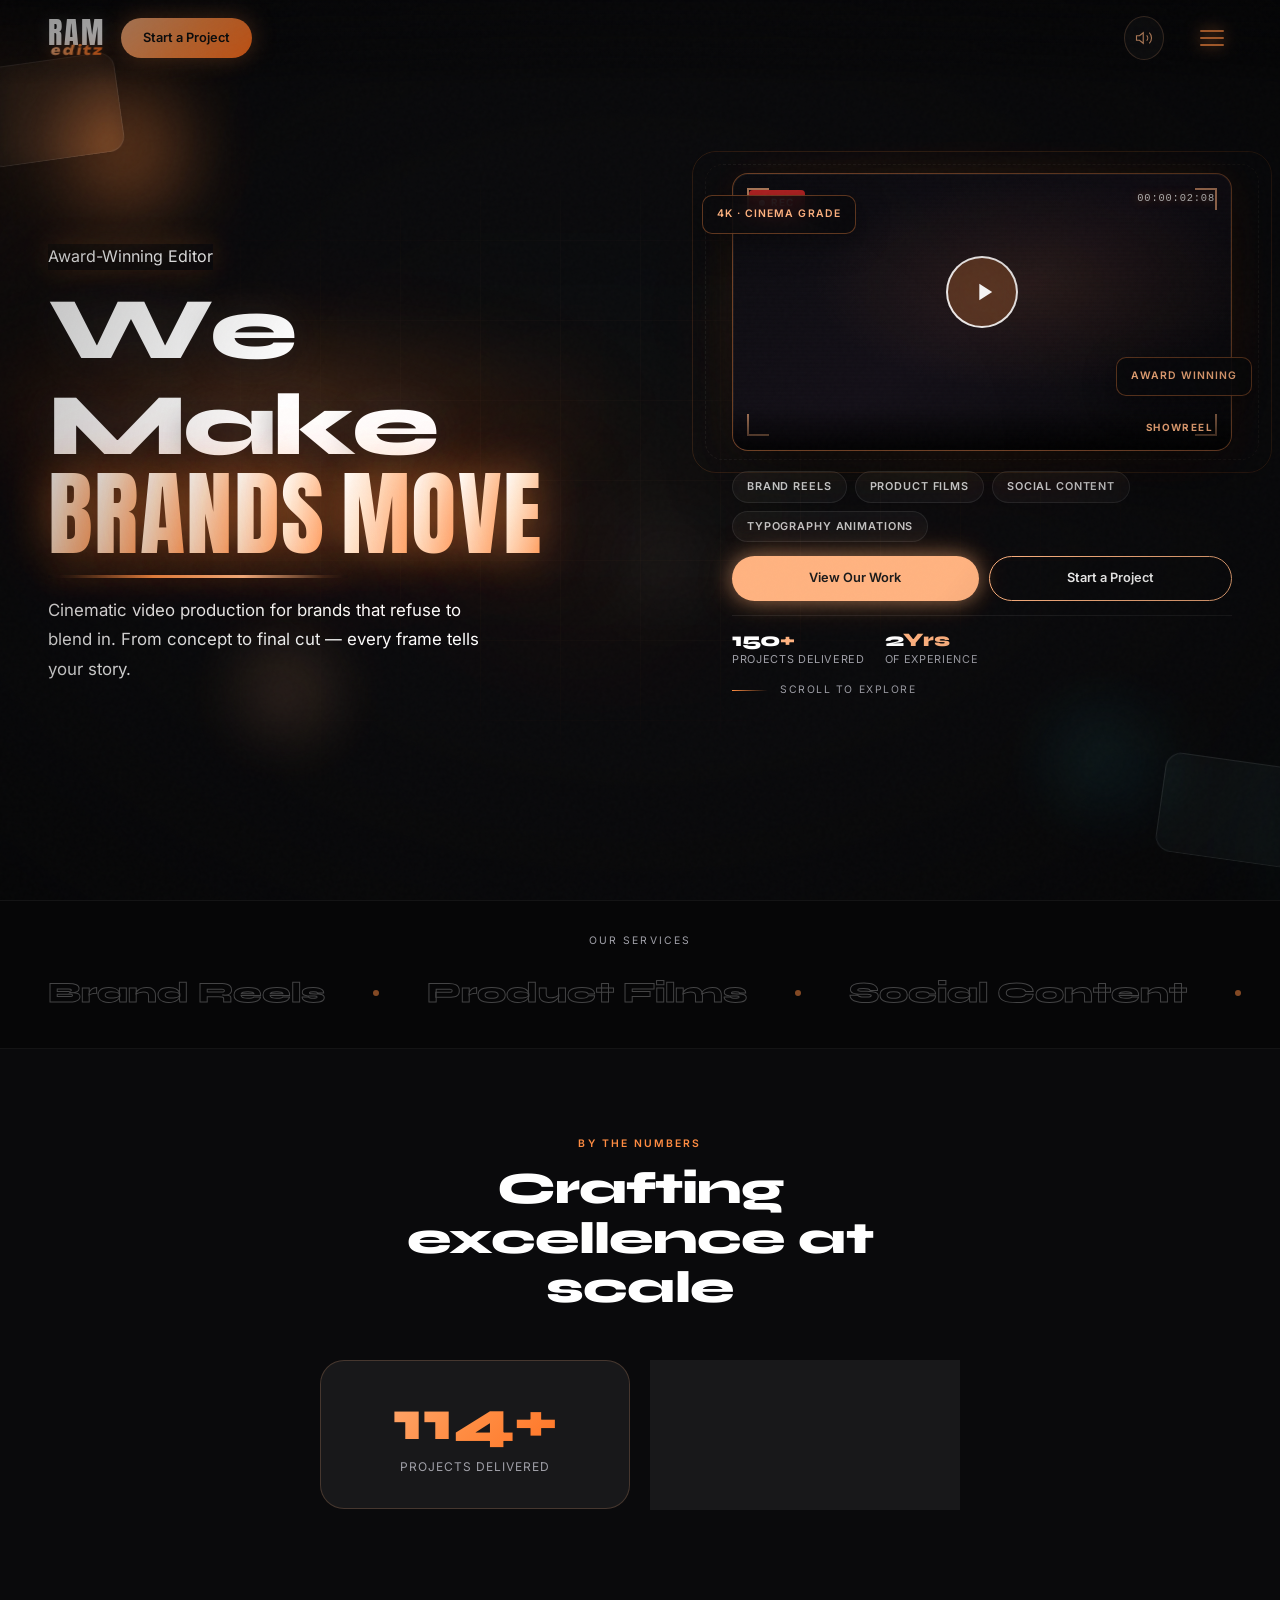
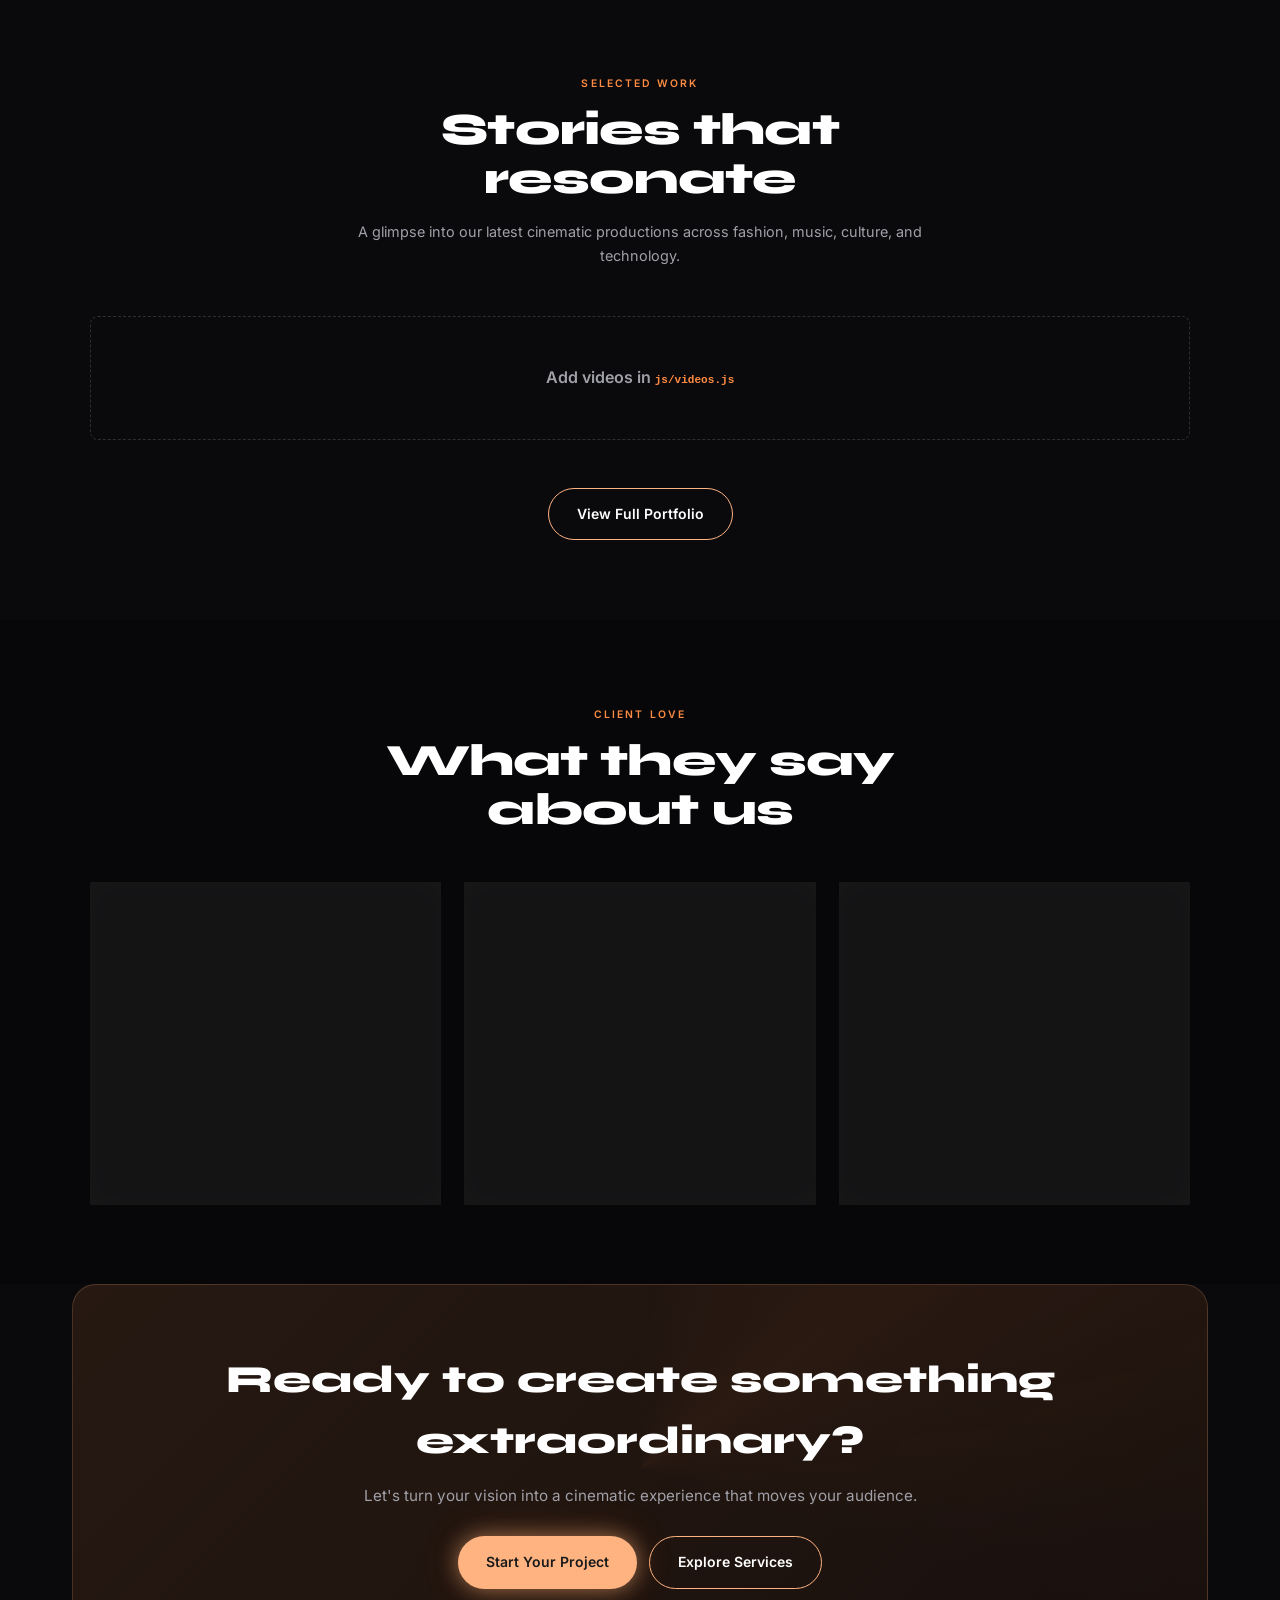
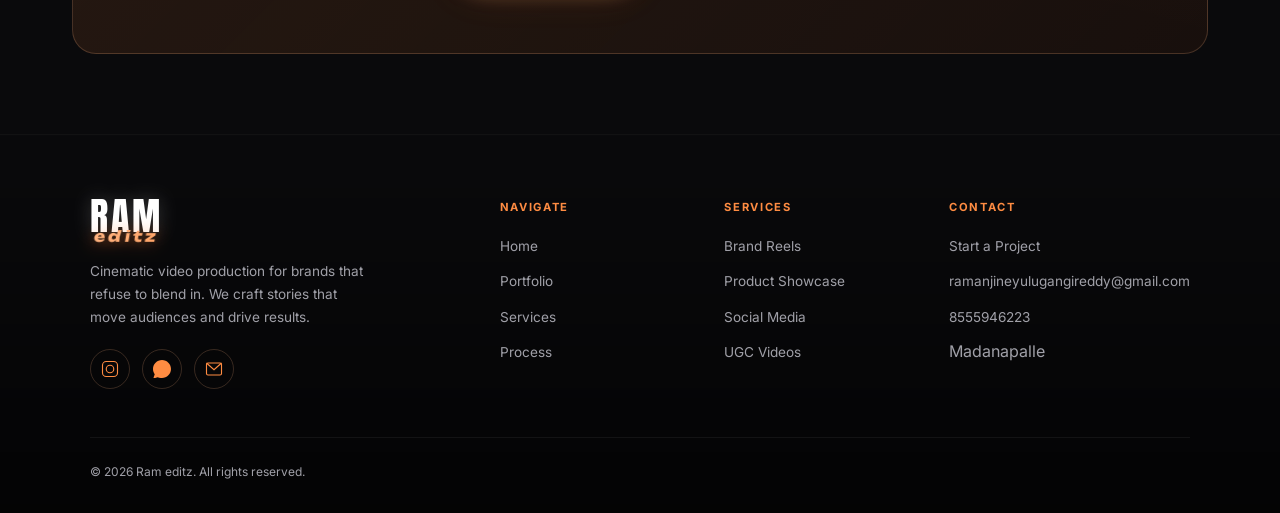
==== commit c85e4fd8: "Refactor index.html for improved structure and layout Refactor HTML structure for better readability" ====
--- a/index.html
+++ b/index.html
@@ -1,35 +1,38 @@
 <!DOCTYPE html>
 <html lang="en">
+
 <head>
   <meta charset="UTF-8">
   <meta name="viewport" content="width=device-width, initial-scale=1.0, viewport-fit=cover">
 
-  <meta name="description" content="Ram editz — Cinematic video production. Brand reels, commercials, music videos, and social content that makes brands move.">
+  <meta name="description"
+    content="Ram editz — Cinematic video production. Brand reels, commercials, music videos, and social content that makes brands move.">
+
   <meta name="theme-color" content="#0a0a0c">
 
   <meta property="og:title" content="Ram editz — We Make Brands Move">
-  <meta property="og:description" content="Cinematic video production for brands that demand attention.">
+  <meta property="og:description"
+    content="Cinematic video production for brands that demand attention.">
   <meta property="og:type" content="website">
 
-  <link rel="icon" href="data:image/svg+xml,<svg xmlns='http://www.w3.org/2000/svg' viewBox='0 0 100 100'><text y='.9em' font-size='90'>🎬</text></svg>">
-
-  <link rel="preload" as="image" href="assets/thumbs/social-media-hero.jpg">
-
-  <link
-    rel="preload"
+  <link rel="icon"
+    href="data:image/svg+xml,<svg xmlns='http://www.w3.org/2000/svg' viewBox='0 0 100 100'><text y='.9em' font-size='90'>🎬</text></svg>">
+
+  <link rel="preload"
+    as="image"
+    href="assets/thumbs/social-media-hero.jpg">
+
+  <link rel="preload"
     as="font"
     type="font/ttf"
     href="assets/fonts/inter-v20-UcCO3FwrK3iLTeHuS_nVMrMxCp50SjIw2boKoduKmMEVuLyfMZg.ttf"
-    crossorigin
-  >
-
-  <link
-    rel="preload"
+    crossorigin>
+
+  <link rel="preload"
     as="font"
     type="font/ttf"
     href="assets/fonts/syne-v24-8vIS7w4qzmVxsWxjBZRjr0FKM_24vj6k.ttf"
-    crossorigin
-  >
+    crossorigin>
 
   <title>Ram editz — We Make Brands Move</title>
 
@@ -39,15 +42,86 @@
   <link rel="stylesheet" href="css/background-animations.css">
   <link rel="stylesheet" href="css/loader.css">
   <link rel="stylesheet" href="css/responsive.css">
+
+  <!-- Homepage video styling -->
+  <style>
+    .featured-grid {
+      display: grid;
+      grid-template-columns: repeat(3, minmax(0, 1fr));
+      gap: 24px;
+      width: 100%;
+    }
+
+    .home-video-card {
+      position: relative;
+      width: 100%;
+      overflow: hidden;
+      border-radius: 12px;
+      background: #111;
+    }
+
+    .home-video-wrapper {
+      position: relative;
+      width: 100%;
+      aspect-ratio: 16 / 9;
+      overflow: hidden;
+      background: #000;
+      border-radius: 12px;
+    }
+
+    .home-video-wrapper iframe {
+      width: 100%;
+      height: 100%;
+      border: 0;
+      display: block;
+    }
+
+    .home-video-info {
+      padding: 18px 4px 8px;
+    }
+
+    .home-video-category {
+      display: block;
+      font-size: 11px;
+      letter-spacing: 2px;
+      opacity: 0.6;
+      margin-bottom: 8px;
+    }
+
+    .home-video-title {
+      margin: 0;
+      font-size: 20px;
+      line-height: 1.2;
+    }
+
+    @media (max-width: 900px) {
+      .featured-grid {
+        grid-template-columns: repeat(2, minmax(0, 1fr));
+      }
+    }
+
+    @media (max-width: 600px) {
+      .featured-grid {
+        grid-template-columns: 1fr;
+      }
+    }
+  </style>
+
 </head>
 
+
 <body data-page="home" class="is-loading">
 
+  <!-- GRAIN -->
   <div class="grain-overlay" aria-hidden="true"></div>
 
+  <!-- LOADER -->
   <div class="page-loader" id="pageLoader"></div>
 
+
+  <!-- BACKGROUND -->
   <div class="bg-effects" aria-hidden="true">
+
     <div class="bokeh bokeh-1"></div>
     <div class="bokeh bokeh-2"></div>
     <div class="bokeh bokeh-3"></div>
@@ -56,6 +130,7 @@
 
     <div class="glass-corner glass-corner-tl"></div>
     <div class="glass-corner glass-corner-br"></div>
+
   </div>
 
 
@@ -75,11 +150,12 @@
       class="menu-btn"
       id="menuBtn"
       aria-label="Open menu"
-      aria-expanded="false"
-    >
+      aria-expanded="false">
+
       <span></span>
       <span></span>
       <span></span>
+
     </button>
 
   </header>
@@ -89,8 +165,7 @@
   <nav
     class="nav-overlay"
     id="navOverlay"
-    aria-hidden="true"
-  >
+    aria-hidden="true">
 
     <div class="nav-overlay-bg">
 
@@ -98,40 +173,35 @@
         class="nav-reel-wireframe"
         viewBox="0 0 400 400"
         fill="none"
-        xmlns="http://www.w3.org/2000/svg"
-      >
+        xmlns="http://www.w3.org/2000/svg">
 
         <circle
           cx="200"
           cy="200"
           r="120"
           stroke="rgba(255,255,255,0.08)"
-          stroke-width="2"
-        />
+          stroke-width="2"/>
 
         <circle
           cx="200"
           cy="200"
           r="90"
           stroke="rgba(255,255,255,0.06)"
-          stroke-width="1.5"
-        />
+          stroke-width="1.5"/>
 
         <circle
           cx="200"
           cy="200"
           r="60"
           stroke="rgba(255,255,255,0.05)"
-          stroke-width="1"
-        />
+          stroke-width="1"/>
 
         <circle
           cx="200"
           cy="200"
           r="25"
           stroke="rgba(255,255,255,0.1)"
-          stroke-width="1.5"
-        />
+          stroke-width="1.5"/>
 
         <line
           x1="200"
@@ -139,8 +209,7 @@
           x2="200"
           y2="320"
           stroke="rgba(255,255,255,0.04)"
-          stroke-width="1"
-        />
+          stroke-width="1"/>
 
         <line
           x1="80"
@@ -148,8 +217,7 @@
           x2="320"
           y2="200"
           stroke="rgba(255,255,255,0.04)"
-          stroke-width="1"
-        />
+          stroke-width="1"/>
 
         <rect
           x="140"
@@ -159,15 +227,13 @@
           rx="8"
           stroke="rgba(255,255,255,0.06)"
           stroke-width="1"
-          transform="rotate(45 200 200)"
-        />
+          transform="rotate(45 200 200)"/>
 
         <path
           d="M200 80 Q280 120 320 200 Q280 280 200 320 Q120 280 80 200 Q120 120 200 80"
           stroke="rgba(255,140,66,0.15)"
           stroke-width="1"
-          fill="none"
-        />
+          fill="none"/>
 
       </svg>
 
@@ -177,8 +243,7 @@
     <button
       class="nav-close"
       id="navClose"
-      aria-label="Close menu"
-    >
+      aria-label="Close menu">
       &times;
     </button>
 
@@ -189,8 +254,7 @@
         <a
           href="index.html"
           class="nav-link"
-          data-page="home"
-        >
+          data-page="home">
           HOME
         </a>
       </li>
@@ -199,8 +263,7 @@
         <a
           href="portfolio.html"
           class="nav-link"
-          data-page="portfolio"
-        >
+          data-page="portfolio">
           PORTFOLIO
         </a>
       </li>
@@ -209,8 +272,7 @@
         <a
           href="services.html"
           class="nav-link"
-          data-page="services"
-        >
+          data-page="services">
           SERVICES
         </a>
       </li>
@@ -219,8 +281,7 @@
         <a
           href="process.html"
           class="nav-link"
-          data-page="process"
-        >
+          data-page="process">
           PROCESS
         </a>
       </li>
@@ -229,8 +290,7 @@
         <a
           href="contact.html"
           class="nav-link"
-          data-page="contact"
-        >
+          data-page="contact">
           CONTACT
         </a>
       </li>
@@ -260,10 +320,10 @@
               Award-Winning Editor
             </div>
 
+
             <h1
               class="hero-title"
-              aria-label="We Make Brands Move"
-            >
+              aria-label="We Make Brands Move">
 
               <span class="hero-line hero-line-1">
 
@@ -290,10 +350,11 @@
 
               </span>
 
+
               <span
                 class="hero-title-accent-line"
-                aria-hidden="true"
-              ></span>
+                aria-hidden="true">
+              </span>
 
             </h1>
 
@@ -312,27 +373,25 @@
 
               <div
                 class="hero-visual-glow"
-                aria-hidden="true"
-              ></div>
+                aria-hidden="true">
+              </div>
 
               <div
                 class="hero-frame-ring"
-                aria-hidden="true"
-              ></div>
+                aria-hidden="true">
+              </div>
 
               <div id="heroReelMount"></div>
 
               <div
                 class="hero-float-card hero-float-card-1"
-                aria-hidden="true"
-              >
+                aria-hidden="true">
                 4K · Cinema Grade
               </div>
 
               <div
                 class="hero-float-card hero-float-card-2"
-                aria-hidden="true"
-              >
+                aria-hidden="true">
                 Award Winning
               </div>
 
@@ -343,22 +402,21 @@
 
               <div
                 class="hero-tags"
-                id="heroTagsMount"
-              ></div>
+                id="heroTagsMount">
+              </div>
+
 
               <div class="hero-cta">
 
                 <a
                   href="portfolio.html"
-                  class="btn btn-primary"
-                >
+                  class="btn btn-primary">
                   View Our Work
                 </a>
 
                 <a
                   href="contact.html"
-                  class="btn btn-outline"
-                >
+                  class="btn btn-outline">
                   Start a Project
                 </a>
 
@@ -367,8 +425,8 @@
 
               <div
                 class="hero-mini-stats"
-                id="heroStatsMount"
-              ></div>
+                id="heroStatsMount">
+              </div>
 
 
               <div class="hero-scroll">
@@ -390,11 +448,10 @@
     </section>
 
 
-    <!-- SERVICES MARQUEE -->
+    <!-- SERVICES -->
     <section
       class="marquee-section section-block"
-      aria-label="Our services"
-    >
+      aria-label="Our services">
 
       <p class="marquee-label">
         Our Services
@@ -423,8 +480,8 @@
 
       <div
         class="stats-grid"
-        id="statsMount"
-      ></div>
+        id="statsMount">
+      </div>
 
     </section>
 
@@ -450,36 +507,34 @@
       </div>
 
 
-      <!-- NEW VIDEOS -->
+      <!-- NEW VIDEOS DIRECTLY IN INDEX.HTML -->
       <div
         class="featured-grid"
-        id="featuredMount"
-      >
+        id="featuredMount">
 
 
         <!-- VIDEO 1 -->
-        <article class="video-card reveal">
-
-          <div class="video-card-media">
-
-            <video
-              controls
-              playsinline
-              preload="metadata"
-              src="https://res.cloudinary.com/dekwcqwij/video/upload/portfolio_videos/tmw384m273nusccfwsqz.mp4"
-            >
-              Your browser does not support the video tag.
-            </video>
-
-          </div>
-
-          <div class="video-card-info">
-
-            <span class="video-category">
+        <article class="home-video-card reveal">
+
+          <div class="home-video-wrapper">
+
+            <iframe
+              src="https://player.cloudinary.com/embed/?cloud_name=dekwcqwij&public_id=portfolio_videos%2Ftmw384m273nusccfwsqz"
+              title="The Real Conversation"
+              allow="autoplay; fullscreen; encrypted-media; picture-in-picture"
+              allowfullscreen>
+            </iframe>
+
+          </div>
+
+
+          <div class="home-video-info">
+
+            <span class="home-video-category">
               NARRATIVE
             </span>
 
-            <h3>
+            <h3 class="home-video-title">
               The Real Conversation
             </h3>
 
@@ -489,28 +544,27 @@
 
 
         <!-- VIDEO 2 -->
-        <article class="video-card reveal">
-
-          <div class="video-card-media">
-
-            <video
-              controls
-              playsinline
-              preload="metadata"
-              src="https://res.cloudinary.com/dekwcqwij/video/upload/portfolio_videos/lt2om24yquik20sxjeu6.mp4"
-            >
-              Your browser does not support the video tag.
-            </video>
-
-          </div>
-
-          <div class="video-card-info">
-
-            <span class="video-category">
+        <article class="home-video-card reveal">
+
+          <div class="home-video-wrapper">
+
+            <iframe
+              src="https://player.cloudinary.com/embed/?cloud_name=dekwcqwij&public_id=portfolio_videos%2Flt2om24yquik20sxjeu6"
+              title="Behind the Story"
+              allow="autoplay; fullscreen; encrypted-media; picture-in-picture"
+              allowfullscreen>
+            </iframe>
+
+          </div>
+
+
+          <div class="home-video-info">
+
+            <span class="home-video-category">
               NARRATIVE
             </span>
 
-            <h3>
+            <h3 class="home-video-title">
               Behind the Story
             </h3>
 
@@ -520,28 +574,27 @@
 
 
         <!-- VIDEO 3 -->
-        <article class="video-card reveal">
-
-          <div class="video-card-media">
-
-            <video
-              controls
-              playsinline
-              preload="metadata"
-              src="https://res.cloudinary.com/dekwcqwij/video/upload/portfolio_videos/rcbke5hit5adq0faocy3.mp4"
-            >
-              Your browser does not support the video tag.
-            </video>
-
-          </div>
-
-          <div class="video-card-info">
-
-            <span class="video-category">
+        <article class="home-video-card reveal">
+
+          <div class="home-video-wrapper">
+
+            <iframe
+              src="https://player.cloudinary.com/embed/?cloud_name=dekwcqwij&public_id=portfolio_videos%2Frcbke5hit5adq0faocy3"
+              title="Voices That Matter"
+              allow="autoplay; fullscreen; encrypted-media; picture-in-picture"
+              allowfullscreen>
+            </iframe>
+
+          </div>
+
+
+          <div class="home-video-info">
+
+            <span class="home-video-category">
               NARRATIVE
             </span>
 
-            <h3>
+            <h3 class="home-video-title">
               Voices That Matter
             </h3>
 
@@ -555,13 +608,11 @@
 
       <div
         style="text-align:center;margin-top:40px"
-        class="reveal"
-      >
+        class="reveal">
 
         <a
           href="portfolio.html"
-          class="btn btn-outline"
-        >
+          class="btn btn-outline">
           View Full Portfolio
         </a>
 
@@ -588,8 +639,8 @@
 
       <div
         class="testimonials-grid"
-        id="testimonialsMount"
-      ></div>
+        id="testimonialsMount">
+      </div>
 
     </section>
 
@@ -609,19 +660,18 @@
             Let's turn your vision into a cinematic experience that moves your audience.
           </p>
 
+
           <div class="cta-band-actions">
 
             <a
               href="contact.html"
-              class="btn btn-primary"
-            >
+              class="btn btn-primary">
               Start Your Project
             </a>
 
             <a
               href="services.html"
-              class="btn btn-outline"
-            >
+              class="btn btn-outline">
               Explore Services
             </a>
 
@@ -632,7 +682,6 @@
       </div>
 
     </section>
-
 
   </main>
 
@@ -647,43 +696,46 @@
     id="videoModal"
     aria-hidden="true"
     role="dialog"
-    aria-label="Video player"
-  >
+    aria-label="Video player">
 
     <div
       class="video-modal-backdrop"
-      id="videoModalBackdrop"
-    ></div>
+      id="videoModalBackdrop">
+    </div>
+
 
     <div class="video-modal-content">
 
       <button
         class="video-modal-close"
         id="videoModalClose"
-        aria-label="Close video"
-      >
+        aria-label="Close video">
         &times;
       </button>
 
+
       <h3
         class="video-modal-title"
-        id="videoModalTitle"
-      ></h3>
+        id="videoModalTitle">
+      </h3>
+
 
       <div
         class="video-modal-player"
-        id="videoModalPlayer"
-      ></div>
+        id="videoModalPlayer">
+      </div>
 
     </div>
 
   </div>
 
 
-  <!-- SCRIPTS -->
-
-  <!-- videos.js removed from homepage
-       so old portfolio videos don't replace the new videos -->
+  <!-- JAVASCRIPT -->
+
+  <!-- IMPORTANT:
+       videos.js is intentionally NOT loaded here.
+       This prevents the old videos from replacing the new homepage videos.
+  -->
 
   <script src="js/config.js"></script>
 
@@ -698,6 +750,7 @@
   <script src="js/premium.js"></script>
 
   <script src="js/background-effects.js"></script>
+
 
 </body>
 </html>
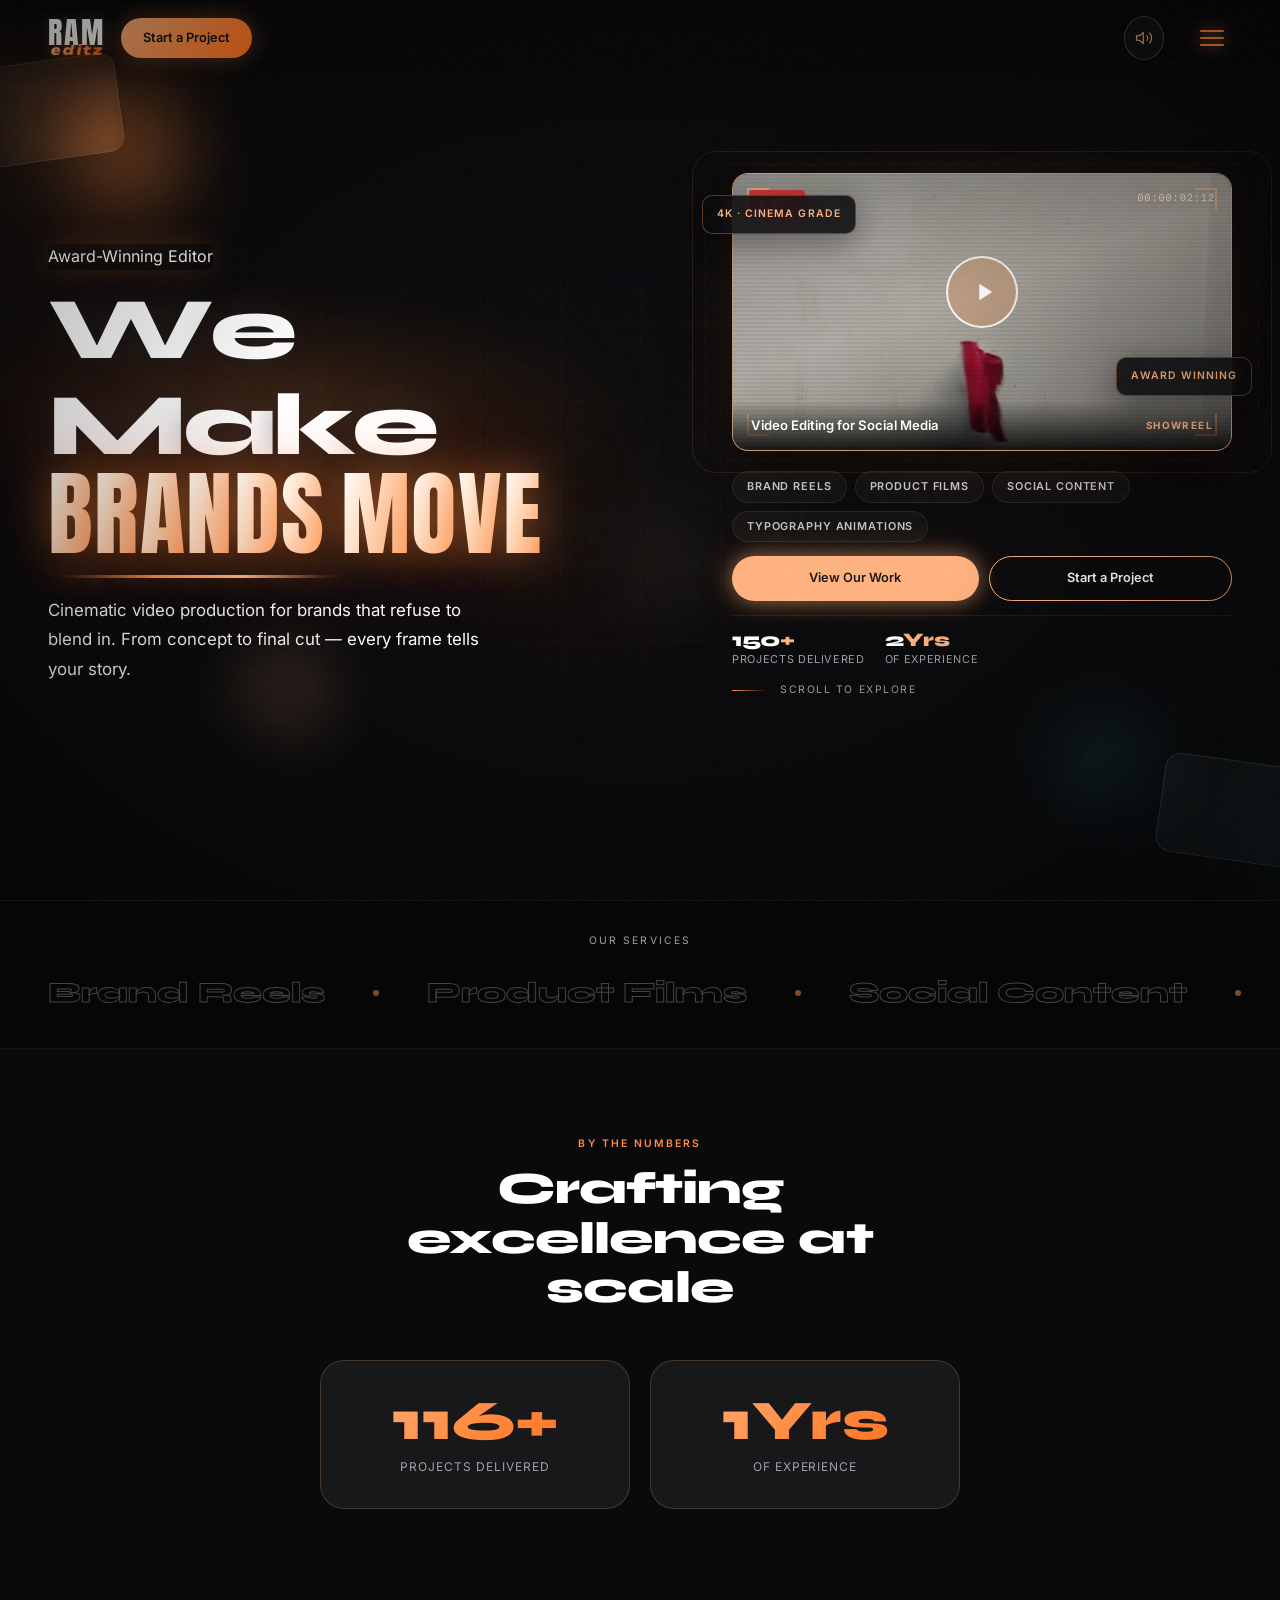
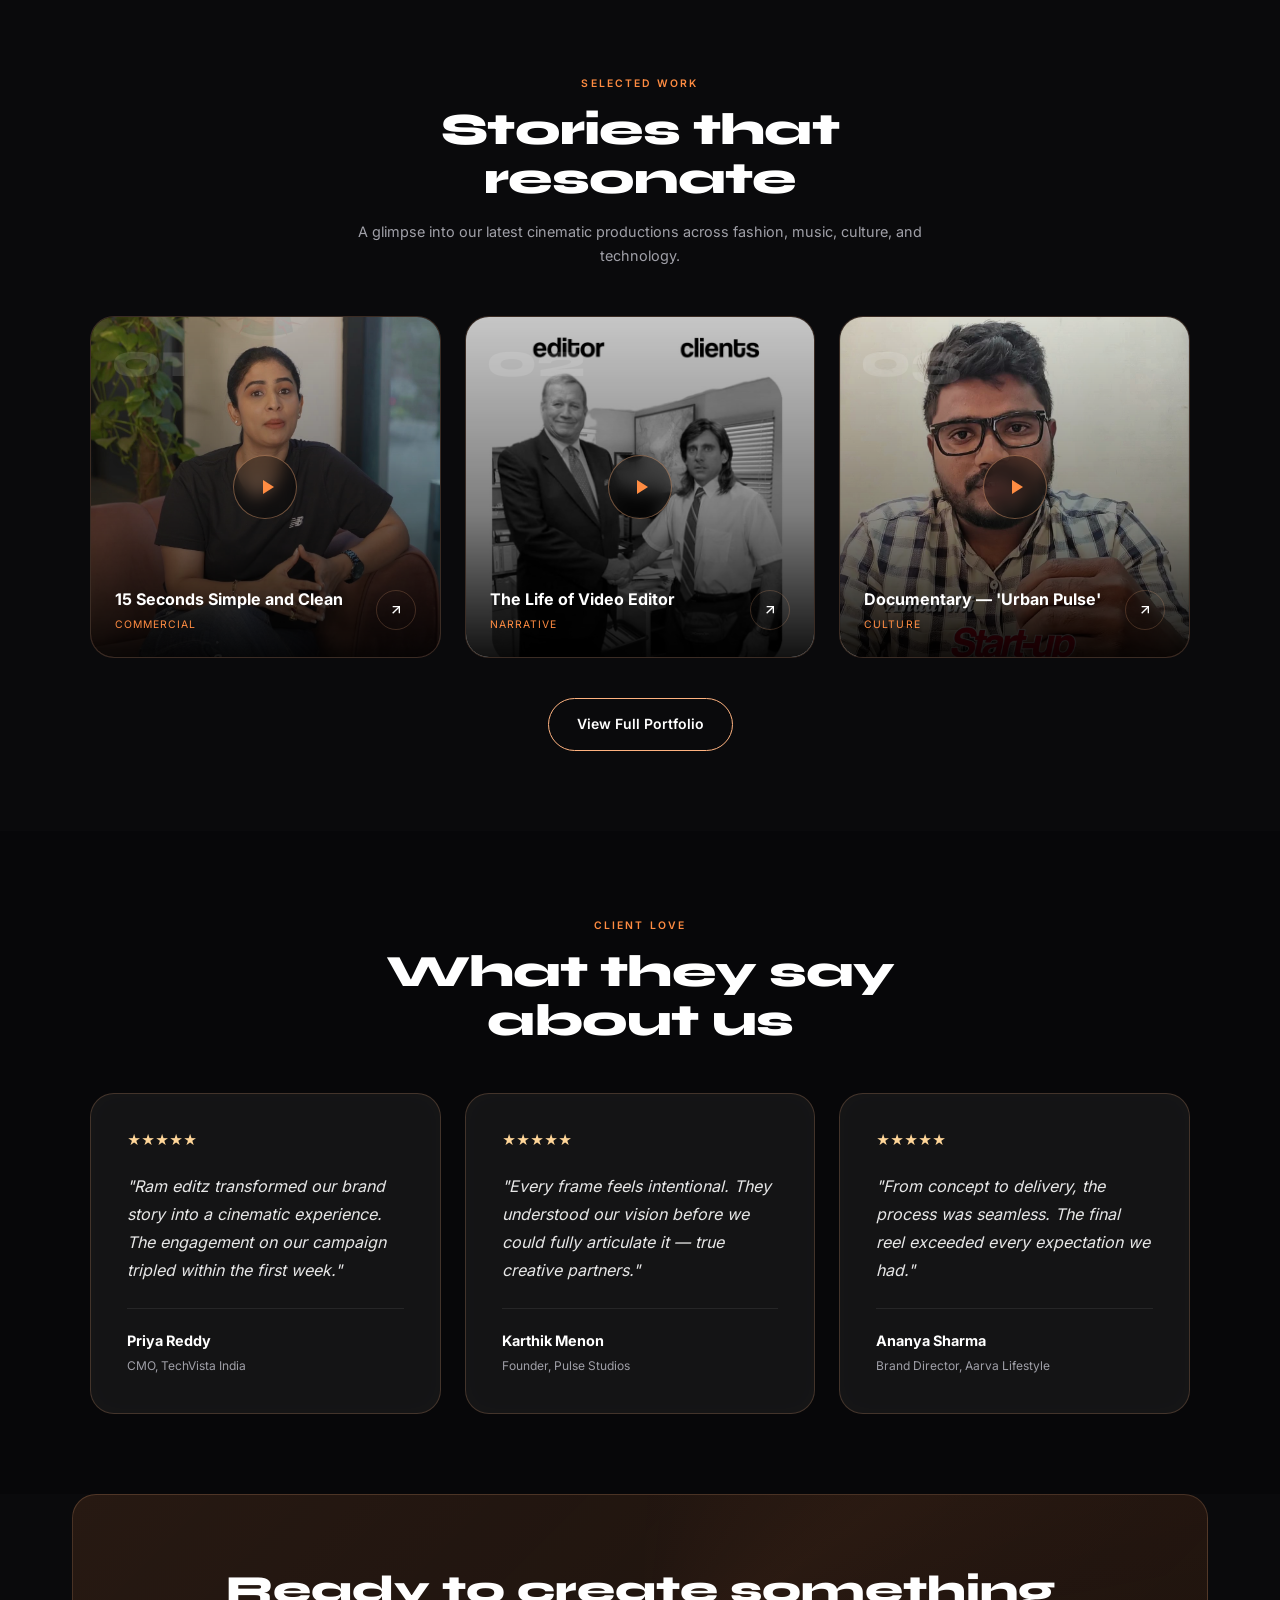
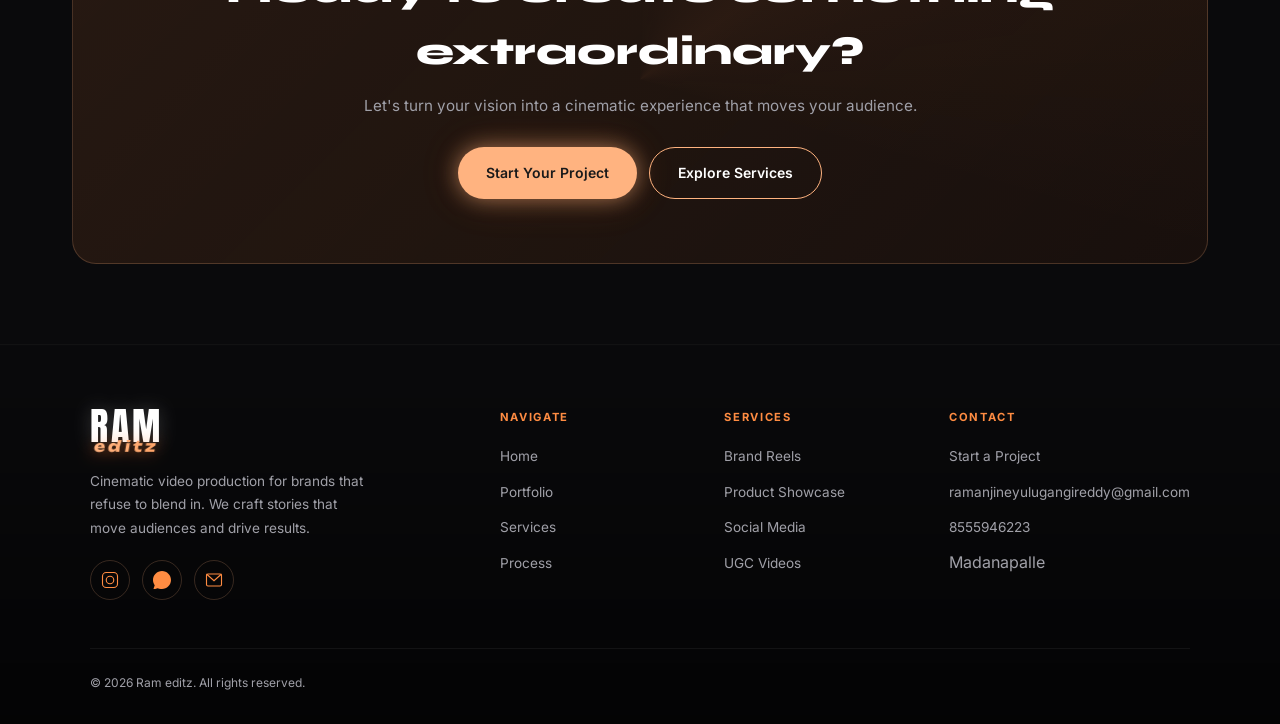
==== commit 1305f346: "Refactor index.html for improved structure and clarity" ====
--- a/index.html
+++ b/index.html
@@ -1,756 +1,193 @@
 <!DOCTYPE html>
 <html lang="en">
-
 <head>
   <meta charset="UTF-8">
   <meta name="viewport" content="width=device-width, initial-scale=1.0, viewport-fit=cover">
-
-  <meta name="description"
-    content="Ram editz — Cinematic video production. Brand reels, commercials, music videos, and social content that makes brands move.">
-
+  <meta name="description" content="Ram editz — Cinematic video production. Brand reels, commercials, music videos, and social content that makes brands move.">
   <meta name="theme-color" content="#0a0a0c">
-
   <meta property="og:title" content="Ram editz — We Make Brands Move">
-  <meta property="og:description"
-    content="Cinematic video production for brands that demand attention.">
+  <meta property="og:description" content="Cinematic video production for brands that demand attention.">
   <meta property="og:type" content="website">
-
-  <link rel="icon"
-    href="data:image/svg+xml,<svg xmlns='http://www.w3.org/2000/svg' viewBox='0 0 100 100'><text y='.9em' font-size='90'>🎬</text></svg>">
-
-  <link rel="preload"
-    as="image"
-    href="assets/thumbs/social-media-hero.jpg">
-
-  <link rel="preload"
-    as="font"
-    type="font/ttf"
-    href="assets/fonts/inter-v20-UcCO3FwrK3iLTeHuS_nVMrMxCp50SjIw2boKoduKmMEVuLyfMZg.ttf"
-    crossorigin>
-
-  <link rel="preload"
-    as="font"
-    type="font/ttf"
-    href="assets/fonts/syne-v24-8vIS7w4qzmVxsWxjBZRjr0FKM_24vj6k.ttf"
-    crossorigin>
-
+  <link rel="icon" href="data:image/svg+xml,<svg xmlns='http://www.w3.org/2000/svg' viewBox='0 0 100 100'><text y='.9em' font-size='90'>🎬</text></svg>">
+  <link rel="preload" as="image" href="assets/thumbs/social-media-hero.jpg">
+  <link rel="preload" as="font" type="font/ttf" href="assets/fonts/inter-v20-UcCO3FwrK3iLTeHuS_nVMrMxCp50SjIw2boKoduKmMEVuLyfMZg.ttf" crossorigin>
+  <link rel="preload" as="font" type="font/ttf" href="assets/fonts/syne-v24-8vIS7w4qzmVxsWxjBZRjr0FKM_24vj6k.ttf" crossorigin>
   <title>Ram editz — We Make Brands Move</title>
-
   <link rel="stylesheet" href="css/styles.css">
   <link rel="stylesheet" href="css/premium.css">
   <link rel="stylesheet" href="css/hero.css">
   <link rel="stylesheet" href="css/background-animations.css">
   <link rel="stylesheet" href="css/loader.css">
   <link rel="stylesheet" href="css/responsive.css">
+</head>
+  <body data-page="home" class="is-loading">
 
-  <!-- Homepage video styling -->
-  <style>
-    .featured-grid {
-      display: grid;
-      grid-template-columns: repeat(3, minmax(0, 1fr));
-      gap: 24px;
-      width: 100%;
-    }
-
-    .home-video-card {
-      position: relative;
-      width: 100%;
-      overflow: hidden;
-      border-radius: 12px;
-      background: #111;
-    }
-
-    .home-video-wrapper {
-      position: relative;
-      width: 100%;
-      aspect-ratio: 16 / 9;
-      overflow: hidden;
-      background: #000;
-      border-radius: 12px;
-    }
-
-    .home-video-wrapper iframe {
-      width: 100%;
-      height: 100%;
-      border: 0;
-      display: block;
-    }
-
-    .home-video-info {
-      padding: 18px 4px 8px;
-    }
-
-    .home-video-category {
-      display: block;
-      font-size: 11px;
-      letter-spacing: 2px;
-      opacity: 0.6;
-      margin-bottom: 8px;
-    }
-
-    .home-video-title {
-      margin: 0;
-      font-size: 20px;
-      line-height: 1.2;
-    }
-
-    @media (max-width: 900px) {
-      .featured-grid {
-        grid-template-columns: repeat(2, minmax(0, 1fr));
-      }
-    }
-
-    @media (max-width: 600px) {
-      .featured-grid {
-        grid-template-columns: 1fr;
-      }
-    }
-  </style>
-
-</head>
-
-
-<body data-page="home" class="is-loading">
-
-  <!-- GRAIN -->
   <div class="grain-overlay" aria-hidden="true"></div>
 
-  <!-- LOADER -->
   <div class="page-loader" id="pageLoader"></div>
 
-
-  <!-- BACKGROUND -->
   <div class="bg-effects" aria-hidden="true">
-
     <div class="bokeh bokeh-1"></div>
     <div class="bokeh bokeh-2"></div>
     <div class="bokeh bokeh-3"></div>
     <div class="bokeh bokeh-4"></div>
     <div class="bokeh bokeh-5"></div>
-
     <div class="glass-corner glass-corner-tl"></div>
     <div class="glass-corner glass-corner-br"></div>
-
   </div>
 
-
-  <!-- HEADER -->
   <header class="header">
-
     <a href="index.html" class="logo">
       <span class="logo-line">Ram</span>
       <span class="logo-line">editz</span>
     </a>
-
-    <a href="contact.html" class="header-cta">
-      Start a Project
-    </a>
-
-    <button
-      class="menu-btn"
-      id="menuBtn"
-      aria-label="Open menu"
-      aria-expanded="false">
-
-      <span></span>
-      <span></span>
-      <span></span>
-
+    <a href="contact.html" class="header-cta">Start a Project</a>
+    <button class="menu-btn" id="menuBtn" aria-label="Open menu" aria-expanded="false">
+      <span></span><span></span><span></span>
     </button>
-
   </header>
 
-
-  <!-- NAVIGATION -->
-  <nav
-    class="nav-overlay"
-    id="navOverlay"
-    aria-hidden="true">
-
+  <nav class="nav-overlay" id="navOverlay" aria-hidden="true">
     <div class="nav-overlay-bg">
-
-      <svg
-        class="nav-reel-wireframe"
-        viewBox="0 0 400 400"
-        fill="none"
-        xmlns="http://www.w3.org/2000/svg">
-
-        <circle
-          cx="200"
-          cy="200"
-          r="120"
-          stroke="rgba(255,255,255,0.08)"
-          stroke-width="2"/>
-
-        <circle
-          cx="200"
-          cy="200"
-          r="90"
-          stroke="rgba(255,255,255,0.06)"
-          stroke-width="1.5"/>
-
-        <circle
-          cx="200"
-          cy="200"
-          r="60"
-          stroke="rgba(255,255,255,0.05)"
-          stroke-width="1"/>
-
-        <circle
-          cx="200"
-          cy="200"
-          r="25"
-          stroke="rgba(255,255,255,0.1)"
-          stroke-width="1.5"/>
-
-        <line
-          x1="200"
-          y1="80"
-          x2="200"
-          y2="320"
-          stroke="rgba(255,255,255,0.04)"
-          stroke-width="1"/>
-
-        <line
-          x1="80"
-          y1="200"
-          x2="320"
-          y2="200"
-          stroke="rgba(255,255,255,0.04)"
-          stroke-width="1"/>
-
-        <rect
-          x="140"
-          y="140"
-          width="120"
-          height="120"
-          rx="8"
-          stroke="rgba(255,255,255,0.06)"
-          stroke-width="1"
-          transform="rotate(45 200 200)"/>
-
-        <path
-          d="M200 80 Q280 120 320 200 Q280 280 200 320 Q120 280 80 200 Q120 120 200 80"
-          stroke="rgba(255,140,66,0.15)"
-          stroke-width="1"
-          fill="none"/>
-
+      <svg class="nav-reel-wireframe" viewBox="0 0 400 400" fill="none" xmlns="http://www.w3.org/2000/svg">
+        <circle cx="200" cy="200" r="120" stroke="rgba(255,255,255,0.08)" stroke-width="2"/>
+        <circle cx="200" cy="200" r="90" stroke="rgba(255,255,255,0.06)" stroke-width="1.5"/>
+        <circle cx="200" cy="200" r="60" stroke="rgba(255,255,255,0.05)" stroke-width="1"/>
+        <circle cx="200" cy="200" r="25" stroke="rgba(255,255,255,0.1)" stroke-width="1.5"/>
+        <line x1="200" y1="80" x2="200" y2="320" stroke="rgba(255,255,255,0.04)" stroke-width="1"/>
+        <line x1="80" y1="200" x2="320" y2="200" stroke="rgba(255,255,255,0.04)" stroke-width="1"/>
+        <rect x="140" y="140" width="120" height="120" rx="8" stroke="rgba(255,255,255,0.06)" stroke-width="1" transform="rotate(45 200 200)"/>
+        <path d="M200 80 Q280 120 320 200 Q280 280 200 320 Q120 280 80 200 Q120 120 200 80" stroke="rgba(255,140,66,0.15)" stroke-width="1" fill="none"/>
       </svg>
-
     </div>
-
-
-    <button
-      class="nav-close"
-      id="navClose"
-      aria-label="Close menu">
-      &times;
-    </button>
-
-
+    <button class="nav-close" id="navClose" aria-label="Close menu">&times;</button>
     <ul class="nav-links">
-
-      <li>
-        <a
-          href="index.html"
-          class="nav-link"
-          data-page="home">
-          HOME
-        </a>
-      </li>
-
-      <li>
-        <a
-          href="portfolio.html"
-          class="nav-link"
-          data-page="portfolio">
-          PORTFOLIO
-        </a>
-      </li>
-
-      <li>
-        <a
-          href="services.html"
-          class="nav-link"
-          data-page="services">
-          SERVICES
-        </a>
-      </li>
-
-      <li>
-        <a
-          href="process.html"
-          class="nav-link"
-          data-page="process">
-          PROCESS
-        </a>
-      </li>
-
-      <li>
-        <a
-          href="contact.html"
-          class="nav-link"
-          data-page="contact">
-          CONTACT
-        </a>
-      </li>
-
+      <li><a href="index.html" class="nav-link" data-page="home">HOME</a></li>
+      <li><a href="portfolio.html" class="nav-link" data-page="portfolio">PORTFOLIO</a></li>
+      <li><a href="services.html" class="nav-link" data-page="services">SERVICES</a></li>
+      <li><a href="process.html" class="nav-link" data-page="process">PROCESS</a></li>
+      <li><a href="contact.html" class="nav-link" data-page="contact">CONTACT</a></li>
     </ul>
-
     <footer class="nav-footer"></footer>
-
   </nav>
 
-
-  <!-- MAIN -->
   <main class="home-sections">
-
 
     <!-- HERO -->
     <section class="section section-home page-section">
-
       <div class="hero-premium">
-
         <div class="hero-inner">
-
           <div class="hero-head hero-content reveal">
-
-            <div class="hero-badge">
-              <span class="hero-badge-dot"></span>
-              Award-Winning Editor
+            <div class="hero-badge"><span class="hero-badge-dot"></span> Award-Winning Editor</div>
+            <h1 class="hero-title" aria-label="We Make Brands Move">
+              <span class="hero-line hero-line-1">
+                <span class="hero-word">We</span>
+                <span class="hero-word">Make</span>
+              </span>
+              <span class="hero-line hero-line-2">
+                <span class="hero-word hero-accent">Brands</span>
+                <span class="hero-word hero-accent">Move</span>
+              </span>
+              <span class="hero-title-accent-line" aria-hidden="true"></span>
+            </h1>
+            <p class="hero-subtitle">Cinematic video production for brands that refuse to blend in. From concept to final cut — every frame tells your story.</p>
+          </div>
+          <div class="hero-aside">
+            <div class="hero-visual reveal">
+              <div class="hero-visual-glow" aria-hidden="true"></div>
+              <div class="hero-frame-ring" aria-hidden="true"></div>
+              <div id="heroReelMount"></div>
+              <div class="hero-float-card hero-float-card-1" aria-hidden="true">4K · Cinema Grade</div>
+              <div class="hero-float-card hero-float-card-2" aria-hidden="true">Award Winning</div>
             </div>
-
-
-            <h1
-              class="hero-title"
-              aria-label="We Make Brands Move">
-
-              <span class="hero-line hero-line-1">
-
-                <span class="hero-word">
-                  We
-                </span>
-
-                <span class="hero-word">
-                  Make
-                </span>
-
-              </span>
-
-
-              <span class="hero-line hero-line-2">
-
-                <span class="hero-word hero-accent">
-                  Brands
-                </span>
-
-                <span class="hero-word hero-accent">
-                  Move
-                </span>
-
-              </span>
-
-
-              <span
-                class="hero-title-accent-line"
-                aria-hidden="true">
-              </span>
-
-            </h1>
-
-
-            <p class="hero-subtitle">
-              Cinematic video production for brands that refuse to blend in.
-              From concept to final cut — every frame tells your story.
-            </p>
-
+            <div class="hero-actions reveal">
+              <div class="hero-tags" id="heroTagsMount"></div>
+              <div class="hero-cta">
+                <a href="portfolio.html" class="btn btn-primary">View Our Work</a>
+                <a href="contact.html" class="btn btn-outline">Start a Project</a>
+              </div>
+              <div class="hero-mini-stats" id="heroStatsMount"></div>
+              <div class="hero-scroll">
+                <span class="hero-scroll-line"></span>
+                Scroll to explore
+              </div>
+            </div>
           </div>
-
-
-          <div class="hero-aside">
-
-            <div class="hero-visual reveal">
-
-              <div
-                class="hero-visual-glow"
-                aria-hidden="true">
-              </div>
-
-              <div
-                class="hero-frame-ring"
-                aria-hidden="true">
-              </div>
-
-              <div id="heroReelMount"></div>
-
-              <div
-                class="hero-float-card hero-float-card-1"
-                aria-hidden="true">
-                4K · Cinema Grade
-              </div>
-
-              <div
-                class="hero-float-card hero-float-card-2"
-                aria-hidden="true">
-                Award Winning
-              </div>
-
-            </div>
-
-
-            <div class="hero-actions reveal">
-
-              <div
-                class="hero-tags"
-                id="heroTagsMount">
-              </div>
-
-
-              <div class="hero-cta">
-
-                <a
-                  href="portfolio.html"
-                  class="btn btn-primary">
-                  View Our Work
-                </a>
-
-                <a
-                  href="contact.html"
-                  class="btn btn-outline">
-                  Start a Project
-                </a>
-
-              </div>
-
-
-              <div
-                class="hero-mini-stats"
-                id="heroStatsMount">
-              </div>
-
-
-              <div class="hero-scroll">
-
-                <span class="hero-scroll-line"></span>
-
-                Scroll to explore
-
-              </div>
-
-            </div>
-
-          </div>
-
         </div>
-
       </div>
-
     </section>
 
-
-    <!-- SERVICES -->
-    <section
-      class="marquee-section section-block"
-      aria-label="Our services">
-
-      <p class="marquee-label">
-        Our Services
-      </p>
-
+    <!-- CLIENT MARQUEE -->
+    <section class="marquee-section section-block" aria-label="Our services">
+      <p class="marquee-label">Our Services</p>
       <div id="marqueeMount"></div>
-
     </section>
-
 
     <!-- STATS -->
     <section class="stats-section section-block">
-
       <div class="section-header reveal">
-
-        <span class="section-label">
-          By the numbers
-        </span>
-
-        <h2 class="section-title">
-          Crafting excellence at scale
-        </h2>
-
+        <span class="section-label">By the numbers</span>
+        <h2 class="section-title">Crafting excellence at scale</h2>
       </div>
-
-
-      <div
-        class="stats-grid"
-        id="statsMount">
-      </div>
-
+      <div class="stats-grid" id="statsMount"></div>
     </section>
-
 
     <!-- FEATURED WORK -->
     <section class="featured-section section-block">
-
       <div class="section-header reveal">
-
-        <span class="section-label">
-          Selected work
-        </span>
-
-        <h2 class="section-title">
-          Stories that resonate
-        </h2>
-
-        <p class="section-desc">
-          A glimpse into our latest cinematic productions across fashion,
-          music, culture, and technology.
-        </p>
-
+        <span class="section-label">Selected work</span>
+        <h2 class="section-title">Stories that resonate</h2>
+        <p class="section-desc">A glimpse into our latest cinematic productions across fashion, music, culture, and technology.</p>
       </div>
-
-
-      <!-- NEW VIDEOS DIRECTLY IN INDEX.HTML -->
-      <div
-        class="featured-grid"
-        id="featuredMount">
-
-
-        <!-- VIDEO 1 -->
-        <article class="home-video-card reveal">
-
-          <div class="home-video-wrapper">
-
-            <iframe
-              src="https://player.cloudinary.com/embed/?cloud_name=dekwcqwij&public_id=portfolio_videos%2Ftmw384m273nusccfwsqz"
-              title="The Real Conversation"
-              allow="autoplay; fullscreen; encrypted-media; picture-in-picture"
-              allowfullscreen>
-            </iframe>
-
-          </div>
-
-
-          <div class="home-video-info">
-
-            <span class="home-video-category">
-              NARRATIVE
-            </span>
-
-            <h3 class="home-video-title">
-              The Real Conversation
-            </h3>
-
-          </div>
-
-        </article>
-
-
-        <!-- VIDEO 2 -->
-        <article class="home-video-card reveal">
-
-          <div class="home-video-wrapper">
-
-            <iframe
-              src="https://player.cloudinary.com/embed/?cloud_name=dekwcqwij&public_id=portfolio_videos%2Flt2om24yquik20sxjeu6"
-              title="Behind the Story"
-              allow="autoplay; fullscreen; encrypted-media; picture-in-picture"
-              allowfullscreen>
-            </iframe>
-
-          </div>
-
-
-          <div class="home-video-info">
-
-            <span class="home-video-category">
-              NARRATIVE
-            </span>
-
-            <h3 class="home-video-title">
-              Behind the Story
-            </h3>
-
-          </div>
-
-        </article>
-
-
-        <!-- VIDEO 3 -->
-        <article class="home-video-card reveal">
-
-          <div class="home-video-wrapper">
-
-            <iframe
-              src="https://player.cloudinary.com/embed/?cloud_name=dekwcqwij&public_id=portfolio_videos%2Frcbke5hit5adq0faocy3"
-              title="Voices That Matter"
-              allow="autoplay; fullscreen; encrypted-media; picture-in-picture"
-              allowfullscreen>
-            </iframe>
-
-          </div>
-
-
-          <div class="home-video-info">
-
-            <span class="home-video-category">
-              NARRATIVE
-            </span>
-
-            <h3 class="home-video-title">
-              Voices That Matter
-            </h3>
-
-          </div>
-
-        </article>
-
-
+      <div class="featured-grid" id="featuredMount"></div>
+      <div style="text-align:center;margin-top:40px" class="reveal">
+        <a href="portfolio.html" class="btn btn-outline">View Full Portfolio</a>
       </div>
-
-
-      <div
-        style="text-align:center;margin-top:40px"
-        class="reveal">
-
-        <a
-          href="portfolio.html"
-          class="btn btn-outline">
-          View Full Portfolio
-        </a>
-
-      </div>
-
     </section>
-
 
     <!-- TESTIMONIALS -->
     <section class="testimonials-section section-block">
-
       <div class="section-header reveal">
-
-        <span class="section-label">
-          Client love
-        </span>
-
-        <h2 class="section-title">
-          What they say about us
-        </h2>
-
+        <span class="section-label">Client love</span>
+        <h2 class="section-title">What they say about us</h2>
       </div>
-
-
-      <div
-        class="testimonials-grid"
-        id="testimonialsMount">
-      </div>
-
+      <div class="testimonials-grid" id="testimonialsMount"></div>
     </section>
-
 
     <!-- CTA -->
     <section class="section-block">
-
       <div class="cta-band reveal">
-
         <div class="cta-band-content">
-
-          <h2>
-            Ready to create something extraordinary?
-          </h2>
-
-          <p>
-            Let's turn your vision into a cinematic experience that moves your audience.
-          </p>
-
-
+          <h2>Ready to create something extraordinary?</h2>
+          <p>Let's turn your vision into a cinematic experience that moves your audience.</p>
           <div class="cta-band-actions">
-
-            <a
-              href="contact.html"
-              class="btn btn-primary">
-              Start Your Project
-            </a>
-
-            <a
-              href="services.html"
-              class="btn btn-outline">
-              Explore Services
-            </a>
-
+            <a href="contact.html" class="btn btn-primary">Start Your Project</a>
+            <a href="services.html" class="btn btn-outline">Explore Services</a>
           </div>
-
         </div>
-
       </div>
-
     </section>
 
   </main>
 
-
-  <!-- FOOTER -->
   <div id="footerMount"></div>
 
-
-  <!-- VIDEO MODAL -->
-  <div
-    class="video-modal"
-    id="videoModal"
-    aria-hidden="true"
-    role="dialog"
-    aria-label="Video player">
-
-    <div
-      class="video-modal-backdrop"
-      id="videoModalBackdrop">
+  <div class="video-modal" id="videoModal" aria-hidden="true" role="dialog" aria-label="Video player">
+    <div class="video-modal-backdrop" id="videoModalBackdrop"></div>
+    <div class="video-modal-content">
+      <button class="video-modal-close" id="videoModalClose" aria-label="Close video">&times;</button>
+      <h3 class="video-modal-title" id="videoModalTitle"></h3>
+      <div class="video-modal-player" id="videoModalPlayer"></div>
     </div>
-
-
-    <div class="video-modal-content">
-
-      <button
-        class="video-modal-close"
-        id="videoModalClose"
-        aria-label="Close video">
-        &times;
-      </button>
-
-
-      <h3
-        class="video-modal-title"
-        id="videoModalTitle">
-      </h3>
-
-
-      <div
-        class="video-modal-player"
-        id="videoModalPlayer">
-      </div>
-
-    </div>
-
   </div>
 
-
-  <!-- JAVASCRIPT -->
-
-  <!-- IMPORTANT:
-       videos.js is intentionally NOT loaded here.
-       This prevents the old videos from replacing the new homepage videos.
-  -->
-
+  <script src="js/videos.js"></script>
   <script src="js/config.js"></script>
-
   <script src="js/loader.js"></script>
-
   <script src="js/video-manager.js"></script>
-
   <script src="js/feedback.js"></script>
-
   <script src="js/main.js"></script>
-
   <script src="js/premium.js"></script>
-
   <script src="js/background-effects.js"></script>
-
-
 </body>
 </html>
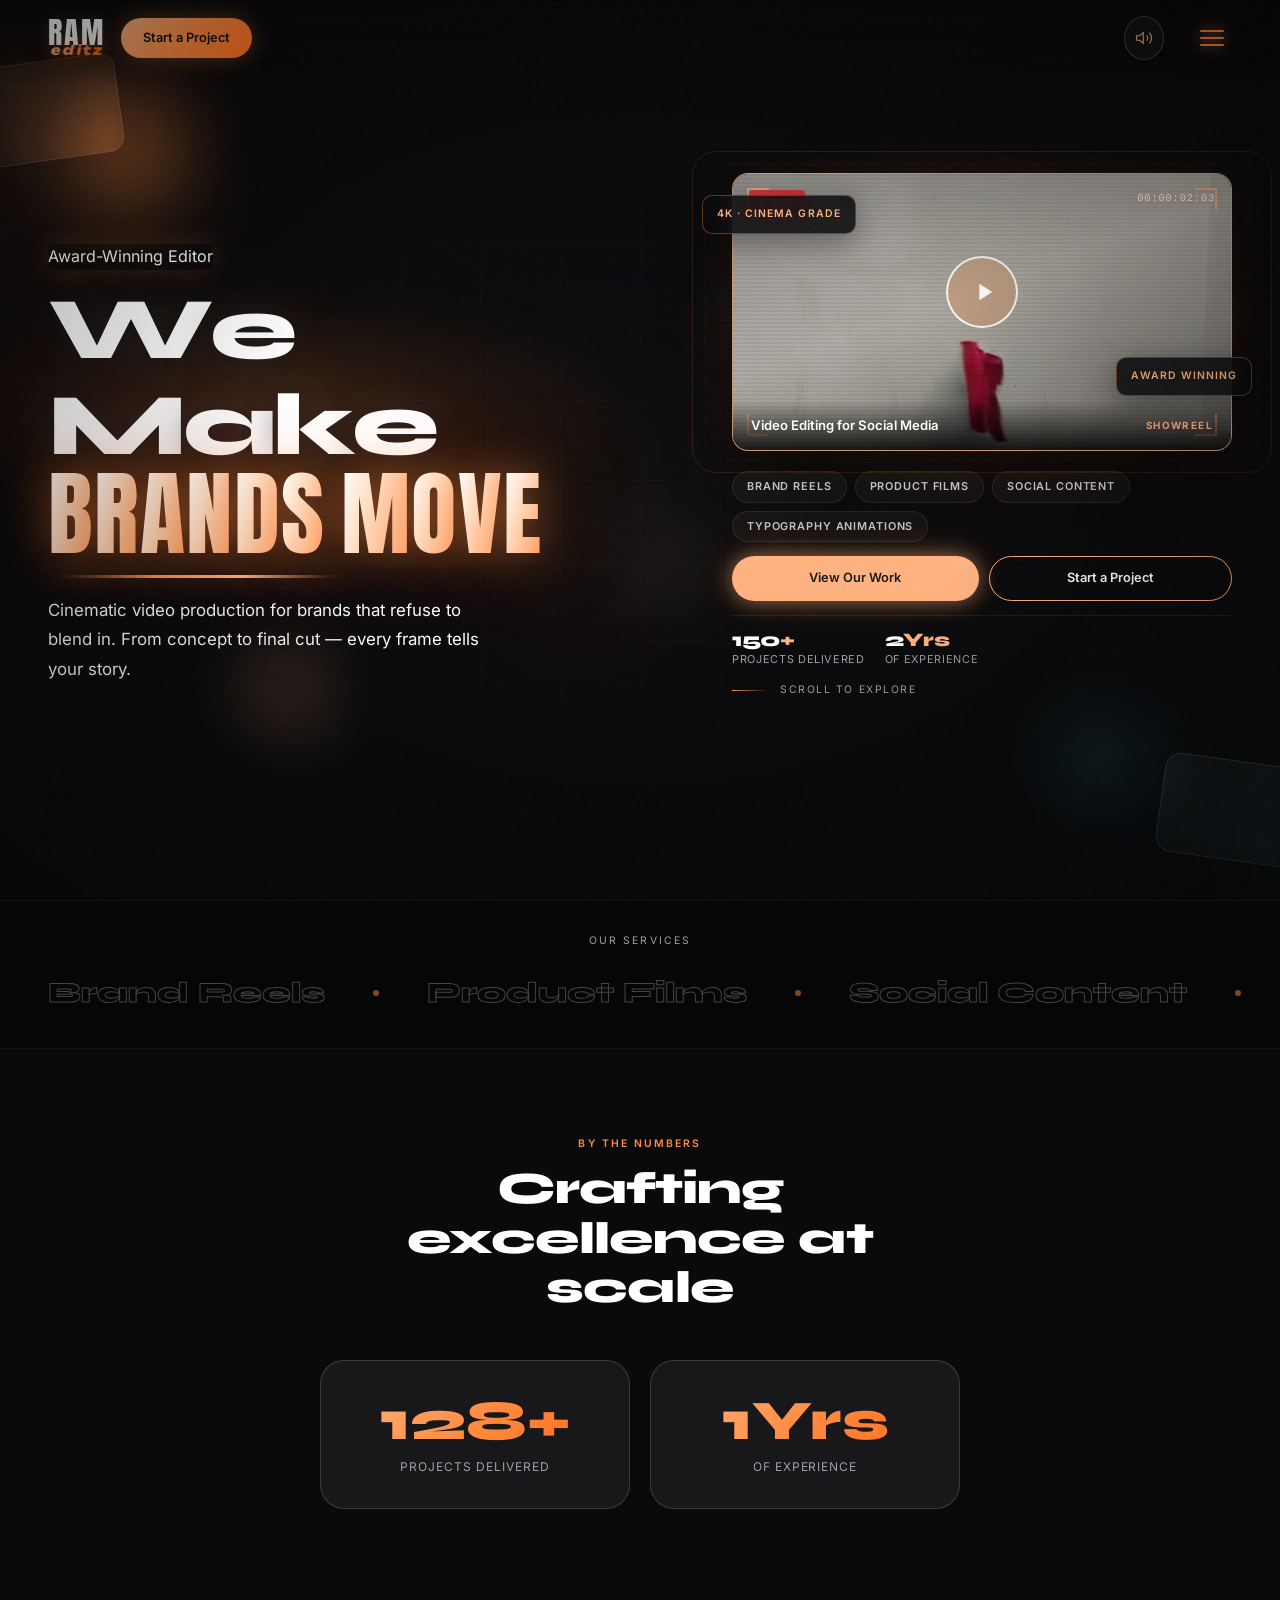
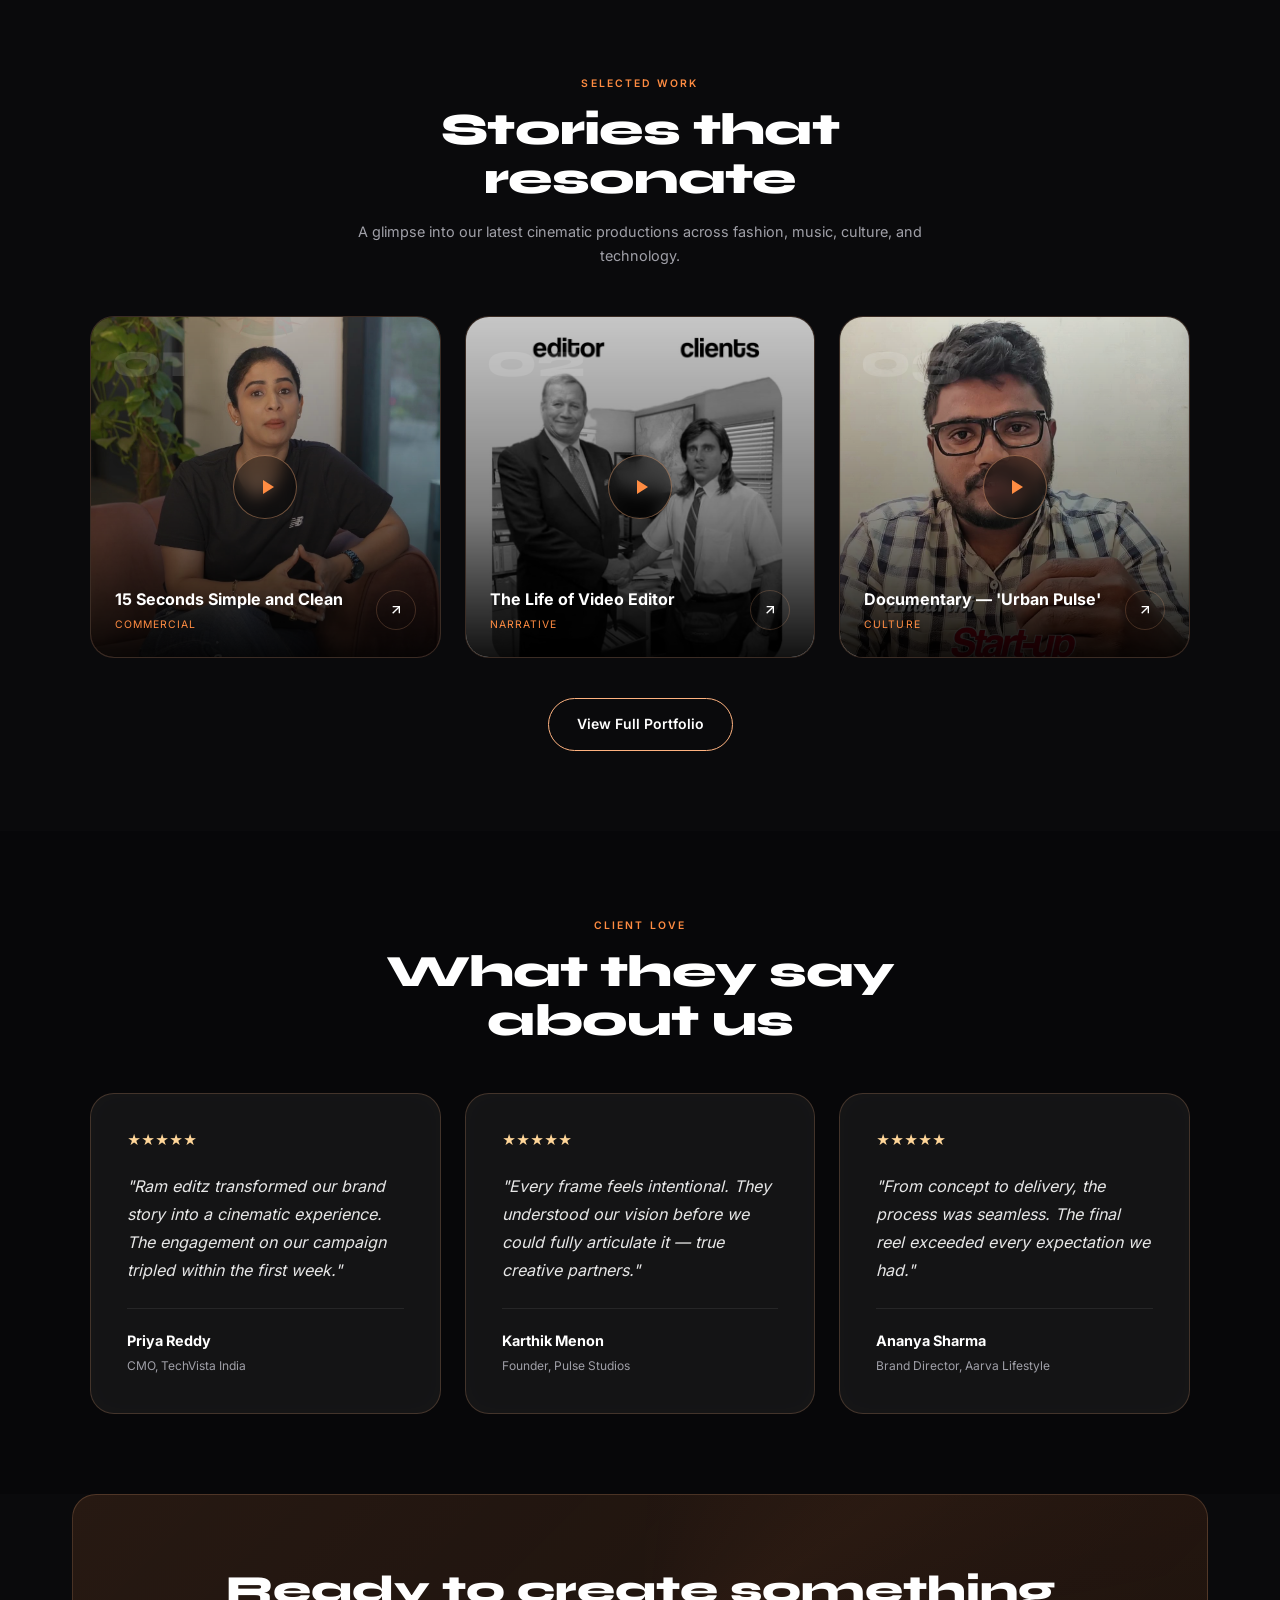
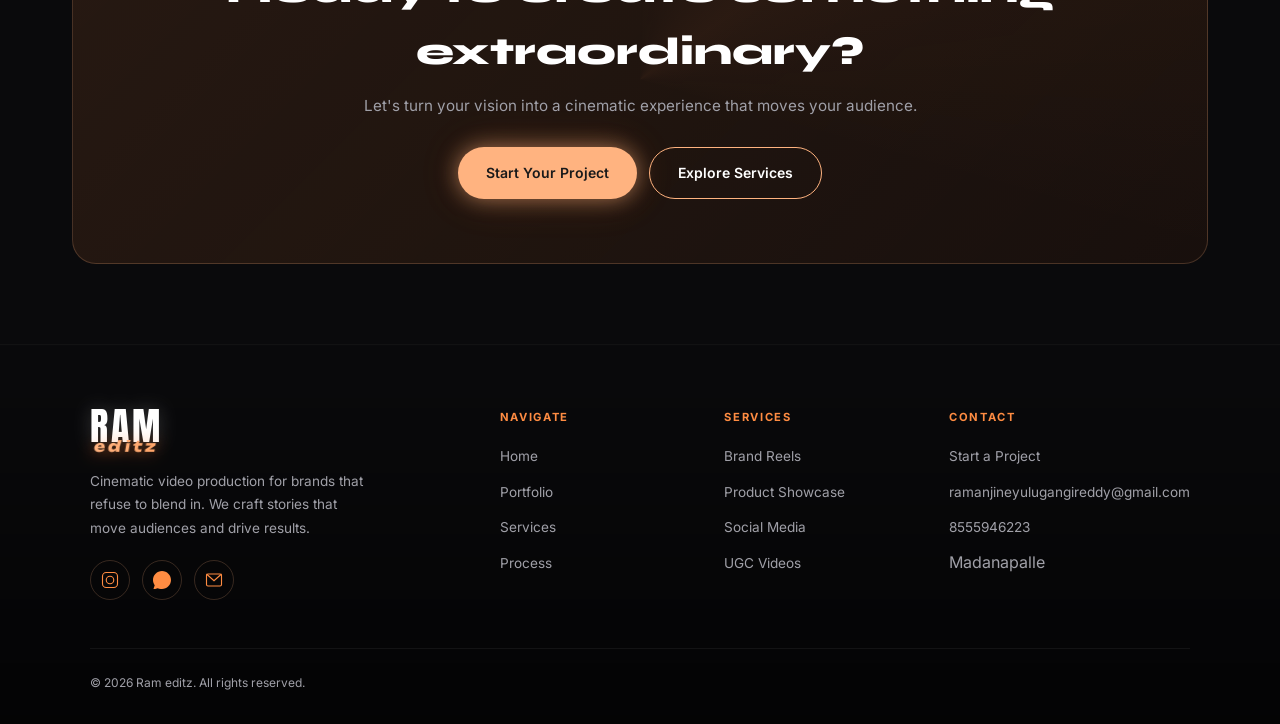
==== commit 3a8dcc6e: "Revamp homepage layout and video sections Refactor HTML structure and styles for homepage, adding ne" ====
--- a/index.html
+++ b/index.html
@@ -8,186 +8,787 @@
   <meta property="og:title" content="Ram editz — We Make Brands Move">
   <meta property="og:description" content="Cinematic video production for brands that demand attention.">
   <meta property="og:type" content="website">
+
   <link rel="icon" href="data:image/svg+xml,<svg xmlns='http://www.w3.org/2000/svg' viewBox='0 0 100 100'><text y='.9em' font-size='90'>🎬</text></svg>">
+
   <link rel="preload" as="image" href="assets/thumbs/social-media-hero.jpg">
-  <link rel="preload" as="font" type="font/ttf" href="assets/fonts/inter-v20-UcCO3FwrK3iLTeHuS_nVMrMxCp50SjIw2boKoduKmMEVuLyfMZg.ttf" crossorigin>
-  <link rel="preload" as="font" type="font/ttf" href="assets/fonts/syne-v24-8vIS7w4qzmVxsWxjBZRjr0FKM_24vj6k.ttf" crossorigin>
+
+  <link rel="preload"
+        as="font"
+        type="font/ttf"
+        href="assets/fonts/inter-v20-UcCO3FwrK3iLTeHuS_nVMrMxCp50SjIw2boKoduKmMEVuLyfMZg.ttf"
+        crossorigin>
+
+  <link rel="preload"
+        as="font"
+        type="font/ttf"
+        href="assets/fonts/syne-v24-8vIS7w4qzmVxsWxjBZRjr0FKM_24vj6k.ttf"
+        crossorigin>
+
   <title>Ram editz — We Make Brands Move</title>
+
   <link rel="stylesheet" href="css/styles.css">
   <link rel="stylesheet" href="css/premium.css">
   <link rel="stylesheet" href="css/hero.css">
   <link rel="stylesheet" href="css/background-animations.css">
   <link rel="stylesheet" href="css/loader.css">
   <link rel="stylesheet" href="css/responsive.css">
+
+
+  <!-- NEW HOMEPAGE VIDEO STYLES -->
+  <style>
+
+    .featured-grid {
+      display: grid;
+      grid-template-columns: repeat(3, minmax(0, 1fr));
+      gap: 24px;
+      width: 100%;
+    }
+
+    .home-video-card {
+      position: relative;
+      width: 100%;
+      overflow: hidden;
+      border-radius: 12px;
+      background: #111;
+    }
+
+    .home-video-wrapper {
+      position: relative;
+      width: 100%;
+      aspect-ratio: 16 / 9;
+      overflow: hidden;
+      border-radius: 12px;
+      background: #000;
+    }
+
+    .home-video-wrapper iframe {
+      width: 100%;
+      height: 100%;
+      border: 0;
+      display: block;
+    }
+
+    .home-video-info {
+      padding: 18px 4px 8px;
+    }
+
+    .home-video-category {
+      display: block;
+      font-size: 11px;
+      letter-spacing: 2px;
+      opacity: 0.6;
+      margin-bottom: 8px;
+    }
+
+    .home-video-title {
+      margin: 0;
+      font-size: 20px;
+      line-height: 1.2;
+    }
+
+    @media (max-width: 900px) {
+
+      .featured-grid {
+        grid-template-columns: repeat(2, minmax(0, 1fr));
+      }
+
+    }
+
+    @media (max-width: 600px) {
+
+      .featured-grid {
+        grid-template-columns: 1fr;
+      }
+
+    }
+
+  </style>
+
 </head>
-  <body data-page="home" class="is-loading">
+
+
+<body data-page="home" class="is-loading">
 
   <div class="grain-overlay" aria-hidden="true"></div>
 
   <div class="page-loader" id="pageLoader"></div>
 
+
   <div class="bg-effects" aria-hidden="true">
+
     <div class="bokeh bokeh-1"></div>
     <div class="bokeh bokeh-2"></div>
     <div class="bokeh bokeh-3"></div>
     <div class="bokeh bokeh-4"></div>
     <div class="bokeh bokeh-5"></div>
+
     <div class="glass-corner glass-corner-tl"></div>
     <div class="glass-corner glass-corner-br"></div>
+
   </div>
 
+
+  <!-- HEADER -->
+
   <header class="header">
+
     <a href="index.html" class="logo">
+
       <span class="logo-line">Ram</span>
       <span class="logo-line">editz</span>
+
     </a>
-    <a href="contact.html" class="header-cta">Start a Project</a>
-    <button class="menu-btn" id="menuBtn" aria-label="Open menu" aria-expanded="false">
-      <span></span><span></span><span></span>
+
+
+    <a href="contact.html" class="header-cta">
+      Start a Project
+    </a>
+
+
+    <button
+      class="menu-btn"
+      id="menuBtn"
+      aria-label="Open menu"
+      aria-expanded="false">
+
+      <span></span>
+      <span></span>
+      <span></span>
+
     </button>
+
   </header>
 
-  <nav class="nav-overlay" id="navOverlay" aria-hidden="true">
+
+  <!-- NAVIGATION -->
+
+  <nav
+    class="nav-overlay"
+    id="navOverlay"
+    aria-hidden="true">
+
     <div class="nav-overlay-bg">
-      <svg class="nav-reel-wireframe" viewBox="0 0 400 400" fill="none" xmlns="http://www.w3.org/2000/svg">
-        <circle cx="200" cy="200" r="120" stroke="rgba(255,255,255,0.08)" stroke-width="2"/>
-        <circle cx="200" cy="200" r="90" stroke="rgba(255,255,255,0.06)" stroke-width="1.5"/>
-        <circle cx="200" cy="200" r="60" stroke="rgba(255,255,255,0.05)" stroke-width="1"/>
-        <circle cx="200" cy="200" r="25" stroke="rgba(255,255,255,0.1)" stroke-width="1.5"/>
-        <line x1="200" y1="80" x2="200" y2="320" stroke="rgba(255,255,255,0.04)" stroke-width="1"/>
-        <line x1="80" y1="200" x2="320" y2="200" stroke="rgba(255,255,255,0.04)" stroke-width="1"/>
-        <rect x="140" y="140" width="120" height="120" rx="8" stroke="rgba(255,255,255,0.06)" stroke-width="1" transform="rotate(45 200 200)"/>
-        <path d="M200 80 Q280 120 320 200 Q280 280 200 320 Q120 280 80 200 Q120 120 200 80" stroke="rgba(255,140,66,0.15)" stroke-width="1" fill="none"/>
+
+      <svg
+        class="nav-reel-wireframe"
+        viewBox="0 0 400 400"
+        fill="none"
+        xmlns="http://www.w3.org/2000/svg">
+
+        <circle
+          cx="200"
+          cy="200"
+          r="120"
+          stroke="rgba(255,255,255,0.08)"
+          stroke-width="2"/>
+
+        <circle
+          cx="200"
+          cy="200"
+          r="90"
+          stroke="rgba(255,255,255,0.06)"
+          stroke-width="1.5"/>
+
+        <circle
+          cx="200"
+          cy="200"
+          r="60"
+          stroke="rgba(255,255,255,0.05)"
+          stroke-width="1"/>
+
+        <circle
+          cx="200"
+          cy="200"
+          r="25"
+          stroke="rgba(255,255,255,0.1)"
+          stroke-width="1.5"/>
+
+        <line
+          x1="200"
+          y1="80"
+          x2="200"
+          y2="320"
+          stroke="rgba(255,255,255,0.04)"
+          stroke-width="1"/>
+
+        <line
+          x1="80"
+          y1="200"
+          x2="320"
+          y2="200"
+          stroke="rgba(255,255,255,0.04)"
+          stroke-width="1"/>
+
+        <rect
+          x="140"
+          y="140"
+          width="120"
+          height="120"
+          rx="8"
+          stroke="rgba(255,255,255,0.06)"
+          stroke-width="1"
+          transform="rotate(45 200 200)"/>
+
+        <path
+          d="M200 80 Q280 120 320 200 Q280 280 200 320 Q120 280 80 200 Q120 120 200 80"
+          stroke="rgba(255,140,66,0.15)"
+          stroke-width="1"
+          fill="none"/>
+
       </svg>
+
     </div>
-    <button class="nav-close" id="navClose" aria-label="Close menu">&times;</button>
+
+
+    <button
+      class="nav-close"
+      id="navClose"
+      aria-label="Close menu">
+      &times;
+    </button>
+
+
     <ul class="nav-links">
-      <li><a href="index.html" class="nav-link" data-page="home">HOME</a></li>
-      <li><a href="portfolio.html" class="nav-link" data-page="portfolio">PORTFOLIO</a></li>
-      <li><a href="services.html" class="nav-link" data-page="services">SERVICES</a></li>
-      <li><a href="process.html" class="nav-link" data-page="process">PROCESS</a></li>
-      <li><a href="contact.html" class="nav-link" data-page="contact">CONTACT</a></li>
+
+      <li>
+        <a
+          href="index.html"
+          class="nav-link"
+          data-page="home">
+          HOME
+        </a>
+      </li>
+
+      <li>
+        <a
+          href="portfolio.html"
+          class="nav-link"
+          data-page="portfolio">
+          PORTFOLIO
+        </a>
+      </li>
+
+      <li>
+        <a
+          href="services.html"
+          class="nav-link"
+          data-page="services">
+          SERVICES
+        </a>
+      </li>
+
+      <li>
+        <a
+          href="process.html"
+          class="nav-link"
+          data-page="process">
+          PROCESS
+        </a>
+      </li>
+
+      <li>
+        <a
+          href="contact.html"
+          class="nav-link"
+          data-page="contact">
+          CONTACT
+        </a>
+      </li>
+
     </ul>
+
+
     <footer class="nav-footer"></footer>
+
   </nav>
 
+
+  <!-- MAIN -->
+
   <main class="home-sections">
 
+
     <!-- HERO -->
+
     <section class="section section-home page-section">
+
       <div class="hero-premium">
+
         <div class="hero-inner">
+
+
           <div class="hero-head hero-content reveal">
-            <div class="hero-badge"><span class="hero-badge-dot"></span> Award-Winning Editor</div>
-            <h1 class="hero-title" aria-label="We Make Brands Move">
+
+            <div class="hero-badge">
+
+              <span class="hero-badge-dot"></span>
+
+              Award-Winning Editor
+
+            </div>
+
+
+            <h1
+              class="hero-title"
+              aria-label="We Make Brands Move">
+
               <span class="hero-line hero-line-1">
-                <span class="hero-word">We</span>
-                <span class="hero-word">Make</span>
+
+                <span class="hero-word">
+                  We
+                </span>
+
+                <span class="hero-word">
+                  Make
+                </span>
+
               </span>
+
+
               <span class="hero-line hero-line-2">
-                <span class="hero-word hero-accent">Brands</span>
-                <span class="hero-word hero-accent">Move</span>
+
+                <span class="hero-word hero-accent">
+                  Brands
+                </span>
+
+                <span class="hero-word hero-accent">
+                  Move
+                </span>
+
               </span>
-              <span class="hero-title-accent-line" aria-hidden="true"></span>
+
+
+              <span
+                class="hero-title-accent-line"
+                aria-hidden="true">
+              </span>
+
             </h1>
-            <p class="hero-subtitle">Cinematic video production for brands that refuse to blend in. From concept to final cut — every frame tells your story.</p>
-          </div>
+
+
+            <p class="hero-subtitle">
+              Cinematic video production for brands that refuse to blend in.
+              From concept to final cut — every frame tells your story.
+            </p>
+
+          </div>
+
+
           <div class="hero-aside">
+
+
             <div class="hero-visual reveal">
-              <div class="hero-visual-glow" aria-hidden="true"></div>
-              <div class="hero-frame-ring" aria-hidden="true"></div>
+
+              <div
+                class="hero-visual-glow"
+                aria-hidden="true">
+              </div>
+
+              <div
+                class="hero-frame-ring"
+                aria-hidden="true">
+              </div>
+
               <div id="heroReelMount"></div>
-              <div class="hero-float-card hero-float-card-1" aria-hidden="true">4K · Cinema Grade</div>
-              <div class="hero-float-card hero-float-card-2" aria-hidden="true">Award Winning</div>
+
+
+              <div
+                class="hero-float-card hero-float-card-1"
+                aria-hidden="true">
+                4K · Cinema Grade
+              </div>
+
+
+              <div
+                class="hero-float-card hero-float-card-2"
+                aria-hidden="true">
+                Award Winning
+              </div>
+
             </div>
+
+
             <div class="hero-actions reveal">
-              <div class="hero-tags" id="heroTagsMount"></div>
+
+              <div
+                class="hero-tags"
+                id="heroTagsMount">
+              </div>
+
+
               <div class="hero-cta">
-                <a href="portfolio.html" class="btn btn-primary">View Our Work</a>
-                <a href="contact.html" class="btn btn-outline">Start a Project</a>
+
+                <a
+                  href="portfolio.html"
+                  class="btn btn-primary">
+                  View Our Work
+                </a>
+
+
+                <a
+                  href="contact.html"
+                  class="btn btn-outline">
+                  Start a Project
+                </a>
+
               </div>
-              <div class="hero-mini-stats" id="heroStatsMount"></div>
+
+
+              <div
+                class="hero-mini-stats"
+                id="heroStatsMount">
+              </div>
+
+
               <div class="hero-scroll">
+
                 <span class="hero-scroll-line"></span>
+
                 Scroll to explore
+
               </div>
+
             </div>
-          </div>
+
+          </div>
+
         </div>
-      </div>
+
+      </div>
+
     </section>
 
+
     <!-- CLIENT MARQUEE -->
-    <section class="marquee-section section-block" aria-label="Our services">
-      <p class="marquee-label">Our Services</p>
+
+    <section
+      class="marquee-section section-block"
+      aria-label="Our services">
+
+      <p class="marquee-label">
+        Our Services
+      </p>
+
       <div id="marqueeMount"></div>
+
     </section>
 
+
     <!-- STATS -->
+
     <section class="stats-section section-block">
+
       <div class="section-header reveal">
-        <span class="section-label">By the numbers</span>
-        <h2 class="section-title">Crafting excellence at scale</h2>
-      </div>
-      <div class="stats-grid" id="statsMount"></div>
+
+        <span class="section-label">
+          By the numbers
+        </span>
+
+        <h2 class="section-title">
+          Crafting excellence at scale
+        </h2>
+
+      </div>
+
+
+      <div
+        class="stats-grid"
+        id="statsMount">
+      </div>
+
     </section>
 
+
     <!-- FEATURED WORK -->
+
     <section class="featured-section section-block">
+
+
       <div class="section-header reveal">
-        <span class="section-label">Selected work</span>
-        <h2 class="section-title">Stories that resonate</h2>
-        <p class="section-desc">A glimpse into our latest cinematic productions across fashion, music, culture, and technology.</p>
-      </div>
-      <div class="featured-grid" id="featuredMount"></div>
-      <div style="text-align:center;margin-top:40px" class="reveal">
-        <a href="portfolio.html" class="btn btn-outline">View Full Portfolio</a>
-      </div>
+
+        <span class="section-label">
+          Selected work
+        </span>
+
+
+        <h2 class="section-title">
+          Stories that resonate
+        </h2>
+
+
+        <p class="section-desc">
+          A glimpse into our latest cinematic productions across fashion,
+          music, culture, and technology.
+        </p>
+
+      </div>
+
+
+      <!-- =====================================================
+           NEW VIDEOS
+           These three videos are displayed directly on HOME PAGE
+           ===================================================== -->
+
+      <div
+        class="featured-grid"
+        id="featuredMount">
+
+
+        <!-- VIDEO 1 -->
+
+        <article class="home-video-card reveal">
+
+          <div class="home-video-wrapper">
+
+            <iframe
+              src="https://player.cloudinary.com/embed/?cloud_name=dekwcqwij&public_id=portfolio_videos%2Ftmw384m273nusccfwsqz"
+              title="The Real Conversation"
+              allow="autoplay; fullscreen; encrypted-media; picture-in-picture"
+              allowfullscreen>
+            </iframe>
+
+          </div>
+
+
+          <div class="home-video-info">
+
+            <span class="home-video-category">
+              PODCAST
+            </span>
+
+
+            <h3 class="home-video-title">
+              The Real Conversation
+            </h3>
+
+          </div>
+
+        </article>
+
+
+        <!-- VIDEO 2 -->
+
+        <article class="home-video-card reveal">
+
+          <div class="home-video-wrapper">
+
+            <iframe
+              src="https://player.cloudinary.com/embed/?cloud_name=dekwcqwij&public_id=portfolio_videos%2Flt2om24yquik20sxjeu6"
+              title="Behind the Story"
+              allow="autoplay; fullscreen; encrypted-media; picture-in-picture"
+              allowfullscreen>
+            </iframe>
+
+          </div>
+
+
+          <div class="home-video-info">
+
+            <span class="home-video-category">
+              PODCAST
+            </span>
+
+
+            <h3 class="home-video-title">
+              Behind the Story
+            </h3>
+
+          </div>
+
+        </article>
+
+
+        <!-- VIDEO 3 -->
+
+        <article class="home-video-card reveal">
+
+          <div class="home-video-wrapper">
+
+            <iframe
+              src="https://player.cloudinary.com/embed/?cloud_name=dekwcqwij&public_id=portfolio_videos%2Frcbke5hit5adq0faocy3"
+              title="Voices That Matter"
+              allow="autoplay; fullscreen; encrypted-media; picture-in-picture"
+              allowfullscreen>
+            </iframe>
+
+          </div>
+
+
+          <div class="home-video-info">
+
+            <span class="home-video-category">
+              PODCAST
+            </span>
+
+
+            <h3 class="home-video-title">
+              Voices That Matter
+            </h3>
+
+          </div>
+
+        </article>
+
+
+      </div>
+
+
+      <div
+        style="text-align:center;margin-top:40px"
+        class="reveal">
+
+        <a
+          href="portfolio.html"
+          class="btn btn-outline">
+          View Full Portfolio
+        </a>
+
+      </div>
+
     </section>
 
+
     <!-- TESTIMONIALS -->
+
     <section class="testimonials-section section-block">
+
       <div class="section-header reveal">
-        <span class="section-label">Client love</span>
-        <h2 class="section-title">What they say about us</h2>
-      </div>
-      <div class="testimonials-grid" id="testimonialsMount"></div>
+
+        <span class="section-label">
+          Client love
+        </span>
+
+
+        <h2 class="section-title">
+          What they say about us
+        </h2>
+
+      </div>
+
+
+      <div
+        class="testimonials-grid"
+        id="testimonialsMount">
+      </div>
+
     </section>
 
+
     <!-- CTA -->
+
     <section class="section-block">
+
       <div class="cta-band reveal">
+
+
         <div class="cta-band-content">
-          <h2>Ready to create something extraordinary?</h2>
-          <p>Let's turn your vision into a cinematic experience that moves your audience.</p>
+
+          <h2>
+            Ready to create something extraordinary?
+          </h2>
+
+
+          <p>
+            Let's turn your vision into a cinematic experience that moves your audience.
+          </p>
+
+
           <div class="cta-band-actions">
-            <a href="contact.html" class="btn btn-primary">Start Your Project</a>
-            <a href="services.html" class="btn btn-outline">Explore Services</a>
-          </div>
+
+            <a
+              href="contact.html"
+              class="btn btn-primary">
+              Start Your Project
+            </a>
+
+
+            <a
+              href="services.html"
+              class="btn btn-outline">
+              Explore Services
+            </a>
+
+          </div>
+
         </div>
-      </div>
+
+      </div>
+
     </section>
 
+
   </main>
 
+
+  <!-- FOOTER -->
+
   <div id="footerMount"></div>
 
-  <div class="video-modal" id="videoModal" aria-hidden="true" role="dialog" aria-label="Video player">
-    <div class="video-modal-backdrop" id="videoModalBackdrop"></div>
+
+  <!-- VIDEO MODAL -->
+
+  <div
+    class="video-modal"
+    id="videoModal"
+    aria-hidden="true"
+    role="dialog"
+    aria-label="Video player">
+
+
+    <div
+      class="video-modal-backdrop"
+      id="videoModalBackdrop">
+    </div>
+
+
     <div class="video-modal-content">
-      <button class="video-modal-close" id="videoModalClose" aria-label="Close video">&times;</button>
-      <h3 class="video-modal-title" id="videoModalTitle"></h3>
-      <div class="video-modal-player" id="videoModalPlayer"></div>
+
+
+      <button
+        class="video-modal-close"
+        id="videoModalClose"
+        aria-label="Close video">
+        &times;
+      </button>
+
+
+      <h3
+        class="video-modal-title"
+        id="videoModalTitle">
+      </h3>
+
+
+      <div
+        class="video-modal-player"
+        id="videoModalPlayer">
+      </div>
+
+
     </div>
+
   </div>
 
+
+  <!-- EXISTING JAVASCRIPT — KEPT -->
+
   <script src="js/videos.js"></script>
+
   <script src="js/config.js"></script>
+
   <script src="js/loader.js"></script>
+
   <script src="js/video-manager.js"></script>
+
   <script src="js/feedback.js"></script>
+
   <script src="js/main.js"></script>
+
   <script src="js/premium.js"></script>
+
   <script src="js/background-effects.js"></script>
+
+
 </body>
+
 </html>
